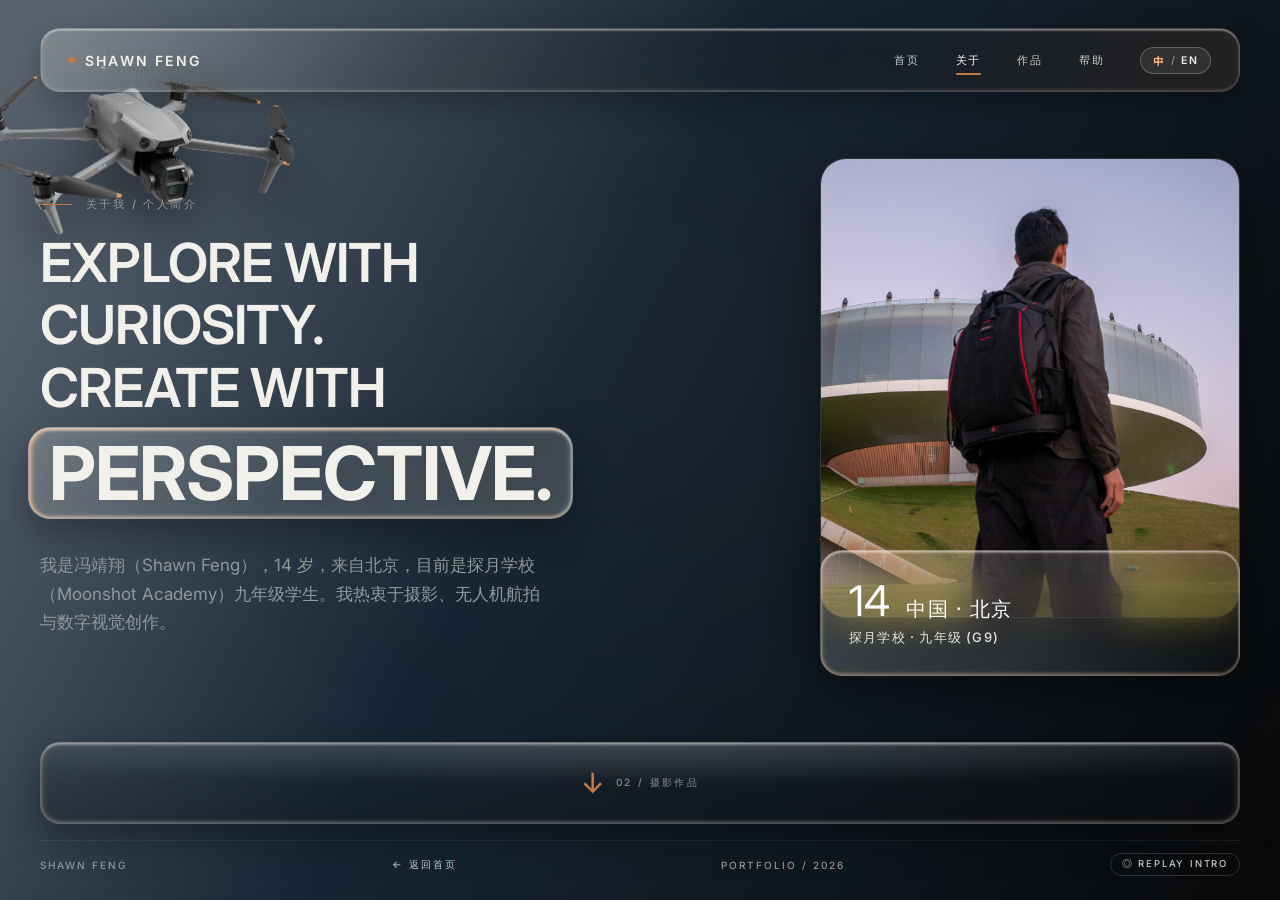
==== about.html @ f9c60fde "Simplify Help page text density, enforce Title>Image>Summary>LearnMore hierarchy, and add global CN/" ====
<!DOCTYPE html>
<html lang="zh-CN">
<head>
  <meta charset="UTF-8">
  <meta name="viewport" content="width=device-width, initial-scale=1.0">
  <title>About — Shawn Feng (冯靖翔)</title>
  <link rel="stylesheet" href="site.css">
  <link rel="stylesheet" href="about style.css">
</head>
<body class="about-page fade-in" data-page="about" data-next-page="projects detail.html" data-prev-page="home page.html">
  <!-- SVG Optical Refraction Filter for Authentic Liquid Glass -->
  <svg class="liquid-glass-svg-defs" aria-hidden="true">
    <defs>
      <filter id="liquid-glass-refract" x="-10%" y="-10%" width="120%" height="120%" color-interpolation-filters="sRGB">
        <feTurbulence type="fractalNoise" baseFrequency="0.012 0.028" numOctaves="2" seed="7" result="noise" />
        <feGaussianBlur in="noise" stdDeviation="3" result="smoothNoise" />
        <feDisplacementMap in="SourceGraphic" in2="smoothNoise" scale="14" xChannelSelector="R" yChannelSelector="G" />
      </filter>
    </defs>
  </svg>

  <div class="liquid-glow-orb"></div>

  <div class="about-stage">
    <!-- Invisible Perch Target at Original Top-Left Position (left: 0, top: 0) -->
    <div id="drone-perch-target" class="drone-perch-target" aria-hidden="true"></div>

    <!-- Interactive Drone (Flies back to original top-left perch on arrival; flies away when leaving) -->
    <div id="interactive-drone" class="interactive-drone-layer is-airborne" title="Click to toggle drone flight / perch">
      <img class="interactive-drone-img" src="Project pictures/about page无人机.png" alt="DJI Drone">
    </div>

    <!-- Top Minimalist Liquid Glass Navigation Bar -->
    <header class="glass-nav">
      <a href="home page.html" class="nav-brand">SHAWN FENG</a>
      <nav class="nav-links">
        <a href="home page.html" class="nav-link" data-i18n-zh="首页" data-i18n-en="HOME">HOME</a>
        <a href="about.html" class="nav-link active" data-i18n-zh="关于" data-i18n-en="ABOUT">ABOUT</a>
        <a href="projects detail.html" class="nav-link" data-i18n-zh="作品" data-i18n-en="WORK">WORK</a>
        <a href="help.html" class="nav-link" data-i18n-zh="帮助" data-i18n-en="HELP">HELP</a>
        <button type="button" class="nav-lang-btn" aria-label="Switch Language / 切换语言">
          <span class="lang-opt" data-lang="zh">中</span><span class="lang-sep">/</span><span class="lang-opt" data-lang="en">EN</span>
        </button>
      </nav>
    </header>

    <!-- Main About Content (Minimalist Editorial Layout) -->
    <main class="about-hero-grid">
      <!-- Left Editorial Column -->
      <section class="about-editorial">
        <div class="eyebrow-wrapper">
          <div class="eyebrow-line"></div>
          <span class="eyebrow-text" data-i18n-zh="关于我 / 个人简介" data-i18n-en="ABOUT / PROFILE">ABOUT / PROFILE</span>
        </div>

        <h1 class="about-headline">
          EXPLORE WITH<br>
          CURIOSITY.<br>
          CREATE WITH<br>
          <span class="perspective-glass-wrap" data-text="PERSPECTIVE.">
            <span class="perspective-text">PERSPECTIVE.</span>
          </span>
        </h1>

        <p class="about-bio" data-i18n-zh="我是冯靖翔（Shawn Feng），14 岁，来自北京，目前是探月学校（Moonshot Academy）九年级学生。我热衷于摄影、无人机航拍与数字视觉创作。" data-i18n-en="My name is Shawn Feng. I am 14, from Beijing, and a 9th grade student at Moonshot Academy. I am interested in digital and visual creation.">
          My name is Shawn Feng. I am 14, from Beijing, and a 9th grade student at Moonshot Academy. I am interested in digital and visual creation.
        </p>
      </section>

      <!-- Right Portrait Card & Overlapping Liquid Glass Badge -->
      <aside class="profile-card-wrapper">
        <div class="profile-visual-card">
          <div class="profile-photo-frame">
            <img class="profile-photo" src="Project pictures/About Page（个人照片）.png" alt="Shawn Feng Portrait">
          </div>

          <div class="profile-glass-badge">
            <div class="badge-top-row">
              <span class="badge-age">14</span>
              <span class="badge-city" data-i18n-zh="中国 · 北京" data-i18n-en="BEIJING, CHINA">BEIJING, CHINA</span>
            </div>
            <div class="badge-school" data-i18n-zh="探月学校 · 九年级 (G9)" data-i18n-en="MOONSHOT ACADEMY · GRADE 9">MOONSHOT ACADEMY · GRADE 9</div>
          </div>
        </div>
      </aside>
    </main>

    <!-- Bottom Liquid Glass Guidance Bar to Projects Detail Page -->
    <div class="guidance-bar-container">
      <a href="projects detail.html" class="guidance-bar" aria-label="Continue to Photography Work">
        <span class="guidance-arrow">↓</span>
        <span class="guidance-hint" data-i18n-zh="02 / 摄影作品" data-i18n-en="02 / PHOTOGRAPHY WORK">02 / PHOTOGRAPHY WORK</span>
      </a>
    </div>

    <!-- Footer -->
    <footer class="page-footer">
      <span>SHAWN FENG</span>
      <a href="home page.html" data-i18n-zh="← 返回首页" data-i18n-en="← HOME">← HOME</a>
      <span>PORTFOLIO / 2026</span>
    </footer>
  </div>

  <script src="site.js"></script>
</body>
</html>
---- site.css ----
/* ==========================================================================
   Shawn Feng Portfolio — Minimalist Liquid Glass Editorial
   Global Design System, Liquid Glass & Interactive Drone (site.css)
   ========================================================================== */

@import url('https://fonts.googleapis.com/css2?family=Inter:wght@300;400;500;600;700&family=Noto+Sans+SC:wght@500;700;900&display=swap');

:root {
  --ink-primary: #F1F0EB;
  --ink-secondary: #C9CECC;
  --ink-muted: #92999A;
  --accent-copper: #C47A45;
  --accent-copper-soft: rgba(196, 122, 69, 0.28);

  --radius-lg: 24px;
  --radius-nav: 20px;
  --radius-card: 14px;

  --transition-fast: 0.24s cubic-bezier(0.16, 1, 0.3, 1);
  --transition-smooth: 0.48s cubic-bezier(0.16, 1, 0.3, 1);
}

* {
  box-sizing: border-box;
  margin: 0;
  padding: 0;
}

html {
  scroll-behavior: smooth;
  font-size: 16px;
}

body {
  min-height: 100vh;
  color: var(--ink-primary);
  font-family: 'Inter', -apple-system, BlinkMacSystemFont, "Segoe UI", "PingFang SC", "Microsoft YaHei", sans-serif;
  background-color: #08090A;
  position: relative;
  overflow-x: hidden;
  -webkit-font-smoothing: antialiased;
  -moz-osx-font-smoothing: grayscale;
}

/* Hidden SVG Filter Definitions for Authentic Liquid Glass Refraction */
.liquid-glass-svg-defs {
  position: absolute;
  width: 0;
  height: 0;
  pointer-events: none;
  overflow: hidden;
}

/* Subtle Ambient Glow Orb */
.liquid-glow-orb {
  position: fixed;
  width: 560px;
  height: 560px;
  border-radius: 50%;
  pointer-events: none;
  z-index: 1;
  filter: blur(140px);
  opacity: 0.12;
  background: radial-gradient(circle, var(--accent-copper) 0%, rgba(89, 100, 112, 0.35) 60%, transparent 100%);
  transform: translate3d(-50%, -50%, 0);
}

/* ==========================================================================
   Interactive Flying Drone (Project pictures/about page无人机.png)
   With 4 Spinning 3D Perspective Propellers During Flight
   ========================================================================== */
.interactive-drone-layer {
  --rotor-spin-speed: 0.085s;
  position: fixed;
  left: 0;
  top: 0;
  width: 338px;
  height: 368px;
  pointer-events: none;
  z-index: 45; /* Flies smoothly above page content */
  transform-origin: 43.5% 41%; /* Exact physical center of the DJI drone body */
  will-change: transform, filter;
}

/* When docked in its original top-left position on About Page,
   it sits at z-index: 4 (behind the top Liquid Glass navbar at z-index: 20)
   so its upper propeller refracts through the Liquid Glass navbar! */
.interactive-drone-layer.is-perched-behind-nav {
  position: absolute;
  z-index: 4;
  pointer-events: auto;
  cursor: pointer;
}

.interactive-drone-img,
.interactive-drone-img-airborne {
  position: absolute;
  inset: 0;
  width: 100%;
  height: 100%;
  object-fit: contain;
  object-position: left top;
  display: block;
  user-select: none;
  -webkit-user-drag: none;
  transition: opacity 0.22s ease, filter 0.3s ease;
}

/* Resting image (with static blades) shows only when docked on perch */
.interactive-drone-layer.is-airborne .interactive-drone-img-docked {
  opacity: 0;
}

.interactive-drone-layer:not(.is-airborne) .interactive-drone-img-docked {
  opacity: 1;
}

/* Clean blade-free body shows when airborne so spinning 3D rotors replace static blades */
.interactive-drone-img-airborne {
  opacity: 0;
  z-index: 2;
}

.interactive-drone-layer.is-airborne .interactive-drone-img-airborne {
  opacity: 1;
}

/* 3D Perspective Rotor Mount Layer */
.drone-rotors-layer {
  position: absolute;
  inset: 0;
  width: 100%;
  height: 100%;
  pointer-events: none;
  z-index: 3;
  opacity: 0;
  transition: opacity 0.22s ease;
}

.interactive-drone-layer.is-airborne .drone-rotors-layer {
  opacity: 1;
}

/* Individual 3D Tilted Rotor Plane (Projects circular spin into 3D ellipse) */
.drone-rotor {
  position: absolute;
  pointer-events: none;
  transform-origin: 50% 50%;
}

/* 1. Rear-Right Rotor at motor hub (180, 83) */
.drone-rotor--rr {
  left: 180px;
  top: 83px;
  width: 166px;
  height: 166px;
  transform: translate(-50%, -50%) rotate(12deg) scaleY(0.23);
}

/* 2. Front-Right Rotor at motor hub (281, 134) */
.drone-rotor--fr {
  left: 281px;
  top: 134px;
  width: 148px;
  height: 148px;
  transform: translate(-50%, -50%) rotate(15deg) scaleY(0.28);
}

/* 3. Front-Left Rotor at motor hub (43, 174) */
.drone-rotor--fl {
  left: 43px;
  top: 174px;
  width: 170px;
  height: 170px;
  transform: translate(-50%, -50%) rotate(13.5deg) scaleY(0.25);
}

/* 4. Rear-Left Rotor at motor hub (2, 112) */
.drone-rotor--rl {
  left: 2px;
  top: 112px;
  width: 152px;
  height: 152px;
  transform: translate(-50%, -50%) rotate(-8deg) scaleY(0.25);
}

/* Spinning Circular Rotor Assembly inside the 3D Elliptical Plane */
.drone-rotor-spinner {
  position: relative;
  width: 100%;
  height: 100%;
  border-radius: 50%;
  will-change: transform;
}

/* Swept Motion-Blur Air Disc + DJI Orange Tip Perimeter Ring */
.drone-rotor-disc {
  position: absolute;
  inset: 0;
  border-radius: 50%;
  background:
    radial-gradient(
      circle,
      transparent 0%,
      rgba(26, 30, 34, 0.14) 25%,
      rgba(215, 222, 230, 0.12) 68%,
      rgba(26, 30, 34, 0.22) 88%,
      rgba(240, 123, 50, 0.72) 95.5%,
      rgba(240, 123, 50, 0.0) 100%
    ),
    conic-gradient(
      from 0deg,
      rgba(24, 27, 31, 0.52) 0deg,
      rgba(220, 228, 236, 0.24) 28deg,
      rgba(24, 27, 31, 0.04) 68deg,
      transparent 90deg,
      rgba(24, 27, 31, 0.04) 155deg,
      rgba(24, 27, 31, 0.52) 180deg,
      rgba(220, 228, 236, 0.24) 208deg,
      rgba(24, 27, 31, 0.04) 248deg,
      transparent 270deg,
      rgba(24, 27, 31, 0.04) 335deg,
      rgba(24, 27, 31, 0.52) 360deg
    );
}

.drone-rotor-svg {
  position: absolute;
  inset: 0;
  width: 100%;
  height: 100%;
  display: block;
}

@keyframes rotorSpinCW {
  from {
    transform: rotate(0deg);
  }
  to {
    transform: rotate(360deg);
  }
}

@keyframes rotorSpinCCW {
  from {
    transform: rotate(360deg);
  }
  to {
    transform: rotate(0deg);
  }
}

.interactive-drone-layer.is-airborne .drone-rotor--cw .drone-rotor-spinner {
  animation: rotorSpinCW var(--rotor-spin-speed, 0.085s) infinite linear;
}

.interactive-drone-layer.is-airborne .drone-rotor--ccw .drone-rotor-spinner {
  animation: rotorSpinCCW var(--rotor-spin-speed, 0.085s) infinite linear;
}

/* Subtle high-frequency rotor vibration while airborne */
@keyframes rotorMicroBuzz {
  0%, 100% {
    margin-top: 0px;
  }
  50% {
    margin-top: -0.7px;
  }
}

.interactive-drone-layer.is-airborne .interactive-drone-img-airborne,
.interactive-drone-layer.is-airborne .drone-rotors-layer {
  animation: rotorMicroBuzz 0.08s infinite linear;
}

/* ==========================================================================
   Minimalist Top Liquid Glass Navigation Bar
   ========================================================================== */
.glass-nav {
  width: 100%;
  max-width: 1320px;
  height: 64px;
  margin: 0 auto;
  border-radius: var(--radius-nav);
  background: linear-gradient(
    135deg,
    rgba(255, 255, 255, 0.09) 0%,
    rgba(23, 25, 27, 0.20) 50%,
    rgba(23, 25, 27, 0.28) 100%
  );
  backdrop-filter: url(#liquid-glass-refract) blur(14px) saturate(150%);
  -webkit-backdrop-filter: url(#liquid-glass-refract) blur(14px) saturate(150%);
  border: 1px solid rgba(255, 255, 255, 0.20);
  box-shadow:
    inset 0 1.5px 1.5px rgba(255, 255, 255, 0.45),
    inset 2px 0 4px rgba(225, 165, 120, 0.20),
    inset 0 -1px 2px rgba(255, 255, 255, 0.14),
    inset 0 0 20px rgba(255, 255, 255, 0.04),
    0 10px 30px rgba(0, 0, 0, 0.26);
  display: flex;
  align-items: center;
  justify-content: space-between;
  padding: 0 28px;
  position: relative;
  z-index: 20;
  overflow: hidden;
  transition: border-color var(--transition-smooth), box-shadow var(--transition-smooth), filter var(--transition-smooth), opacity var(--transition-smooth);
}

.glass-nav::before {
  content: "";
  position: absolute;
  inset: 0;
  border-radius: inherit;
  background: linear-gradient(
    115deg,
    rgba(255, 255, 255, 0.14) 0%,
    rgba(255, 255, 255, 0.02) 32%,
    transparent 65%,
    rgba(196, 122, 69, 0.10) 100%
  );
  pointer-events: none;
}

.glass-nav:hover {
  border-color: rgba(255, 255, 255, 0.34);
}

.nav-brand {
  font-size: 14px;
  font-weight: 600;
  letter-spacing: 2.2px;
  color: var(--ink-primary);
  text-decoration: none;
  display: inline-flex;
  align-items: center;
  gap: 10px;
  position: relative;
  z-index: 1;
  transition: color var(--transition-fast);
}

.nav-brand::before {
  content: "";
  width: 6px;
  height: 6px;
  border-radius: 50%;
  background: var(--accent-copper);
  box-shadow: 0 0 10px var(--accent-copper);
}

.nav-brand:hover {
  color: #FFFFFF;
}

.nav-links {
  display: flex;
  align-items: center;
  gap: 36px;
  position: relative;
  z-index: 1;
}

.nav-link {
  font-size: 11px;
  font-weight: 500;
  letter-spacing: 1.8px;
  color: var(--ink-secondary);
  text-decoration: none;
  position: relative;
  padding: 6px 0;
  transition: color var(--transition-fast);
}

.nav-link:hover,
.nav-link.active {
  color: #FFFFFF;
}

.nav-link::after {
  content: "";
  position: absolute;
  left: 0;
  bottom: -1px;
  width: 0;
  height: 1.5px;
  background: var(--accent-copper);
  border-radius: 2px;
  transition: width var(--transition-smooth);
}

.nav-link:hover::after,
.nav-link.active::after {
  width: 100%;
}

/* Global Language Toggle Button in Top Glass Navbar */
.nav-lang-btn {
  appearance: none;
  border: 1px solid rgba(255, 255, 255, 0.24);
  background: rgba(255, 255, 255, 0.08);
  color: var(--ink-primary);
  font-family: 'Inter', 'Noto Sans SC', sans-serif;
  font-size: 10.5px;
  font-weight: 600;
  letter-spacing: 1.4px;
  padding: 5px 12px;
  border-radius: 999px;
  cursor: pointer;
  display: inline-flex;
  align-items: center;
  gap: 5px;
  transition: all var(--transition-fast);
}

.nav-lang-btn:hover {
  border-color: var(--accent-copper);
  background: rgba(196, 122, 69, 0.22);
  color: #FFFFFF;
}

.nav-lang-btn .lang-opt.is-active {
  color: #FFB984;
  font-weight: 700;
}

.nav-lang-btn .lang-sep {
  opacity: 0.45;
}

/* ==========================================================================
   Minimalist Eyebrow Component
   ========================================================================== */
.eyebrow-wrapper {
  display: flex;
  align-items: center;
  gap: 14px;
}

.eyebrow-line {
  width: 32px;
  height: 1px;
  background: var(--accent-copper);
}

.eyebrow-text {
  font-size: 11px;
  font-weight: 500;
  letter-spacing: 2.4px;
  color: var(--ink-muted);
  text-transform: uppercase;
}

/* ==========================================================================
   Minimalist Bottom Liquid Glass Guidance Bar
   ========================================================================== */
.guidance-bar-container {
  width: 100%;
  max-width: 1240px;
  margin: 0 auto;
  position: relative;
  z-index: 20;
  transition: filter var(--transition-smooth), opacity var(--transition-smooth);
}

.guidance-bar {
  width: 100%;
  height: 82px;
  border-radius: var(--radius-nav);
  background: linear-gradient(
    180deg,
    rgba(89, 100, 112, 0.14) 0%,
    rgba(20, 23, 26, 0.22) 48%,
    rgba(16, 18, 20, 0.30) 100%
  );
  backdrop-filter: url(#liquid-glass-refract) blur(12px) saturate(145%);
  -webkit-backdrop-filter: url(#liquid-glass-refract) blur(12px) saturate(145%);
  border: 1px solid rgba(255, 255, 255, 0.22);
  border-top: 1px solid rgba(255, 255, 255, 0.38);
  box-shadow:
    inset 0 1.5px 2px rgba(255, 255, 255, 0.42),
    inset 2.5px 0 6px rgba(230, 165, 120, 0.20),
    inset -2.5px 0 6px rgba(255, 255, 255, 0.12),
    inset 0 -1.5px 3px rgba(255, 255, 255, 0.16),
    0 14px 36px rgba(0, 0, 0, 0.34);
  display: flex;
  align-items: center;
  justify-content: center;
  gap: 12px;
  text-decoration: none;
  cursor: pointer;
  position: relative;
  overflow: hidden;
  transition: transform var(--transition-smooth), border-color var(--transition-smooth), box-shadow var(--transition-smooth);
}

.guidance-bar::before {
  content: "";
  position: absolute;
  inset: 0;
  border-radius: inherit;
  background: radial-gradient(100% 90% at 50% 0%, rgba(255, 255, 255, 0.15) 0%, transparent 60%);
  pointer-events: none;
}

.guidance-bar:hover {
  transform: translateY(-3px);
  border-color: rgba(255, 255, 255, 0.44);
  box-shadow:
    inset 0 2px 3px rgba(255, 255, 255, 0.56),
    inset 3px 0 8px rgba(230, 165, 120, 0.32),
    inset 0 -2px 4px rgba(255, 255, 255, 0.24),
    0 20px 44px rgba(0, 0, 0, 0.44);
}

.guidance-arrow {
  color: var(--accent-copper);
  font-size: 28px;
  line-height: 1;
  font-weight: 500;
  position: relative;
  z-index: 1;
  animation: bounceArrow 2.4s infinite ease-in-out;
}

.guidance-hint {
  font-size: 10px;
  font-weight: 500;
  letter-spacing: 2.4px;
  color: var(--ink-secondary);
  text-transform: uppercase;
  opacity: 0.65;
  position: relative;
  z-index: 1;
  transition: opacity var(--transition-fast), color var(--transition-fast), transform var(--transition-fast);
}

.guidance-bar:hover .guidance-hint {
  opacity: 1;
  color: #FFFFFF;
  transform: translateX(2px);
}

@keyframes bounceArrow {
  0%, 100% {
    transform: translateY(0);
  }
  50% {
    transform: translateY(4px);
  }
}

/* ==========================================================================
   Minimalist Page Footer
   ========================================================================== */
.page-footer {
  width: 100%;
  max-width: 1240px;
  margin: 16px auto 0;
  padding-top: 12px;
  border-top: 1px solid rgba(146, 153, 154, 0.14);
  display: flex;
  align-items: center;
  justify-content: space-between;
  color: var(--ink-muted);
  font-size: 10px;
  font-weight: 500;
  letter-spacing: 2px;
  text-transform: uppercase;
  position: relative;
  z-index: 10;
}

.page-footer a {
  color: var(--ink-secondary);
  text-decoration: none;
  transition: color var(--transition-fast);
}

.page-footer a:hover {
  color: var(--accent-copper);
}

/* ==========================================================================
   Adaptive Photo Detail Modal:
   - Separated Photo (Zero Black Borders, 100% Native Aspect Ratio) +
     Separated Authentic Liquid Glass Bio Card
   - Vertical Photo (.is-vertical): Left = Photo, Right = Liquid Glass Bio (Same Height)
   - Horizontal Photo (.is-horizontal): Top = Photo, Bottom = Liquid Glass Bio (Same Width)
   ========================================================================== */
.lightbox-modal {
  position: fixed;
  top: 0;
  left: 0;
  width: 100vw;
  height: 100vh;
  z-index: 300;
  background: rgba(6, 10, 15, 0.76);
  display: flex;
  align-items: flex-start;
  justify-content: center;
  padding: 6px 20px 10px;
  overflow: hidden;
  opacity: 0;
  pointer-events: none;
  transition: opacity var(--transition-smooth);
}

.lightbox-modal.is-active {
  opacity: 1;
  pointer-events: auto;
}

/* Transparent Flex Container Separating the Standalone Photo and Liquid Glass Bio */
.lightbox-content {
  position: relative;
  background: transparent;
  border: none;
  box-shadow: none;
  display: flex;
  align-items: center;
  justify-content: center;
  gap: 10px;
  margin-top: 0;
  transform: translateY(6px);
  transition: transform 0.35s cubic-bezier(0.16, 1, 0.3, 1);
}

.lightbox-modal.is-active .lightbox-content {
  transform: none;
}

/* Standalone Photo Wrapper (No Black Background / No Letterbox Bars) */
.lightbox-img-wrap {
  background: transparent;
  padding: 0;
  margin: 0;
  line-height: 0;
  flex: 0 0 auto;
  display: flex;
  align-items: center;
  justify-content: center;
}

.lightbox-img {
  box-sizing: border-box;
  width: auto;
  height: auto;
  display: block;
  border-radius: 18px;
  border: 1px solid rgba(255, 255, 255, 0.30);
  box-shadow: 0 26px 70px rgba(0, 0, 0, 0.65);
  transition: opacity 0.24s ease, transform 0.32s cubic-bezier(0.16, 1, 0.3, 1);
}

.lightbox-img.is-switching-photo {
  opacity: 0.32;
  transform: scale(0.988);
}

/* Separated Authentic Liquid Glass Bio Panel */
.lightbox-details {
  box-sizing: border-box;
  flex: 0 0 auto;
  position: relative;
  overflow: hidden;
  border-radius: 22px;
  background: linear-gradient(
    135deg,
    rgba(255, 255, 255, 0.22) 0%,
    rgba(36, 46, 58, 0.56) 46%,
    rgba(18, 24, 32, 0.68) 100%
  );
  backdrop-filter: blur(26px) saturate(180%);
  -webkit-backdrop-filter: blur(26px) saturate(180%);
  border: 1px solid rgba(255, 255, 255, 0.34);
  border-top: 1px solid rgba(255, 255, 255, 0.58);
  box-shadow:
    inset 0 1.5px 2.5px rgba(255, 255, 255, 0.55),
    inset 2.5px 0 10px rgba(225, 165, 120, 0.26),
    inset -2px -1.5px 8px rgba(255, 255, 255, 0.18),
    inset 0 0 32px rgba(255, 255, 255, 0.08),
    0 24px 64px rgba(0, 0, 0, 0.54);
  display: flex;
  flex-direction: column;
  justify-content: flex-start;
}

.lightbox-details::before {
  content: "";
  position: absolute;
  inset: 0;
  border-radius: inherit;
  background: linear-gradient(
    118deg,
    rgba(255, 255, 255, 0.20) 0%,
    rgba(255, 255, 255, 0.04) 38%,
    transparent 68%,
    rgba(196, 122, 69, 0.14) 100%
  );
  pointer-events: none;
  z-index: 0;
}

/* Layout A: Horizontal Photo -> Top = Standalone Photo, Bottom = Liquid Glass Bio (Same Width) */
.lightbox-content.is-horizontal {
  flex-direction: column;
  max-width: 96vw;
}

.lightbox-content.is-horizontal .lightbox-img {
  height: auto;
}

.lightbox-content.is-horizontal .lightbox-details {
  height: 240px;
  min-height: 190px;
  padding: 14px 28px 14px;
  gap: 8px;
}

/* Layout B: Vertical Photo -> Left = Standalone Photo, Right = Liquid Glass Bio (Same Height) */
.lightbox-content.is-vertical {
  flex-direction: row;
  align-items: center;
  max-width: 96vw;
}

.lightbox-content.is-vertical .lightbox-img {
  width: auto;
}

.lightbox-content.is-vertical .lightbox-details {
  width: min(680px, 48vw);
  min-width: 380px;
  padding: 22px 32px 22px;
  gap: 14px;
}

/* Unified Compact Header Inside Liquid Glass Bio Card */
.lightbox-meta-header {
  flex: 0 0 auto;
  display: flex;
  align-items: center;
  justify-content: space-between;
  gap: 12px;
  flex-wrap: wrap;
  padding-bottom: 10px;
  border-bottom: 1px solid rgba(255, 255, 255, 0.14);
  position: relative;
  z-index: 2;
}

.lightbox-header-left,
.lightbox-header-right {
  display: flex;
  align-items: center;
  gap: 10px;
  flex-wrap: wrap;
}

.lightbox-series-tag {
  font-size: 11px;
  font-weight: 600;
  letter-spacing: 2px;
  color: #FFD3B0;
  text-transform: uppercase;
  padding: 5px 12px;
  border-radius: 999px;
  background: rgba(196, 122, 69, 0.24);
  border: 1px solid rgba(196, 122, 69, 0.48);
}

.lightbox-dual-switcher {
  display: inline-flex;
  align-items: center;
  gap: 6px;
  padding: 3px;
  border-radius: 999px;
  background: rgba(255, 255, 255, 0.10);
  border: 1px solid rgba(255, 255, 255, 0.22);
}

.lightbox-Dual-switcher[hidden],
.lightbox-dual-switcher[hidden] {
  display: none !important;
}

.lightbox-variant-btn {
  border: none;
  background: transparent;
  color: var(--ink-primary);
  font-size: 11.5px;
  font-weight: 500;
  letter-spacing: 0.8px;
  padding: 4px 12px;
  border-radius: 999px;
  cursor: pointer;
  transition: background var(--transition-fast), color var(--transition-fast);
}

.lightbox-variant-btn.is-active {
  background: var(--accent-copper);
  color: #FFFFFF;
}

.lightbox-location-meta {
  font-size: 10.5px;
  font-weight: 500;
  letter-spacing: 1.8px;
  color: rgba(241, 240, 235, 0.72);
  text-transform: uppercase;
}

.lightbox-controls {
  display: flex;
  align-items: center;
  gap: 8px;
}

.lightbox-btn {
  background: rgba(255, 255, 255, 0.12);
  border: 1px solid rgba(255, 255, 255, 0.24);
  color: #FFFFFF;
  width: 34px;
  height: 34px;
  border-radius: 50%;
  cursor: pointer;
  font-size: 15px;
  display: flex;
  align-items: center;
  justify-content: center;
  transition: background var(--transition-fast), border-color var(--transition-fast), transform var(--transition-fast);
}

.lightbox-btn:hover {
  background: var(--accent-copper);
  border-color: var(--accent-copper);
  transform: translateY(-1px);
}

/* Scrollable Bilingual Introduction Area (Guaranteed Large Height, Never Collapses) */
.lightbox-bio-scroll {
  flex: 1 1 auto;
  min-height: 120px;
  overflow-y: auto;
  padding-right: 12px;
  overscroll-behavior: contain;
  position: relative;
  z-index: 2;
  scrollbar-width: thin;
  scrollbar-color: rgba(196, 122, 69, 0.78) rgba(255, 255, 255, 0.08);
}

.lightbox-bio-scroll::-webkit-scrollbar {
  width: 6px;
}

.lightbox-bio-scroll::-webkit-scrollbar-track {
  background: rgba(255, 255, 255, 0.08);
  border-radius: 999px;
}

.lightbox-bio-scroll::-webkit-scrollbar-thumb {
  background: rgba(196, 122, 69, 0.78);
  border-radius: 999px;
}

.lightbox-bio-scroll::-webkit-scrollbar-thumb:hover {
  background: var(--accent-copper);
}

.lightbox-title {
  font-family: 'Noto Sans SC', 'Inter', sans-serif;
  font-size: clamp(22px, 2.2vw, 27px);
  font-weight: 700;
  color: #FFFFFF;
  letter-spacing: 0.6px;
  line-height: 1.28;
  margin-bottom: 4px;
}

.lightbox-subtitle {
  font-size: 11.5px;
  font-weight: 600;
  color: #FFB984;
  letter-spacing: 1.8px;
  text-transform: uppercase;
}

.lightbox-divider {
  width: 54px;
  height: 2px;
  background: var(--accent-copper);
  margin: 10px 0 12px;
}

.lightbox-bio {
  font-family: 'Noto Sans SC', 'Inter', sans-serif;
  font-size: 16px;
  font-weight: 400;
  line-height: 1.85;
  color: #F6F5F0;
  letter-spacing: 0.35px;
  text-align: justify;
}

.lightbox-bio-en {
  margin-top: 12px;
  padding-top: 12px;
  border-top: 1px dashed rgba(255, 255, 255, 0.22);
  font-family: 'Inter', sans-serif;
  font-size: 14.5px;
  line-height: 1.76;
  color: rgba(232, 236, 238, 0.92);
  letter-spacing: 0.2px;
}

@media (max-width: 820px) {
  .lightbox-content.is-vertical {
    flex-direction: column;
    max-height: 92vh;
    overflow-y: auto;
  }
  .lightbox-content.is-vertical .lightbox-img {
    height: auto;
    max-height: 52vh;
    max-width: 100%;
  }
  .lightbox-content.is-vertical .lightbox-details {
    padding: 20px;
  }
}

/* ==========================================================================
   Page Transitions & Multi-Stage Cinematic Entrance Animation
   ========================================================================== */
.fade-in {
  animation: pageFadeIn 0.65s cubic-bezier(0.16, 1, 0.3, 1) forwards;
}

.page-leaving {
  opacity: 0;
  transition: opacity 0.28s ease;
}

@keyframes pageFadeIn {
  from {
    opacity: 0;
  }
  to {
    opacity: 1;
  }
}

/* Scroll Boundary Charge Feedback on Guidance Bar */
.guidance-bar {
  --scroll-charge: 0;
}

.guidance-bar::after {
  content: "";
  position: absolute;
  left: 0;
  bottom: 0;
  height: 2.5px;
  width: calc(var(--scroll-charge, 0) * 100%);
  background: linear-gradient(90deg, transparent, var(--accent-copper), #FFD3B0);
  box-shadow: 0 0 12px var(--accent-copper);
  transition: width 0.12s ease-out;
  pointer-events: none;
}

/* Subtle Wheel Scroll Hint Inside Lightbox Bio Header */
.lightbox-wheel-pill {
  font-size: 10px;
  font-weight: 500;
  letter-spacing: 1.2px;
  color: #FFD3B0;
  padding: 3px 10px;
  border-radius: 999px;
  background: rgba(255, 255, 255, 0.08);
  border: 1px solid rgba(255, 255, 255, 0.18);
  display: inline-flex;
  align-items: center;
  gap: 5px;
  transition: opacity 0.3s ease;
}

.lightbox-wheel-pill.is-scrolled {
  opacity: 0.45;
}

/* Footer Replay Intro Trigger */
.footer-replay-btn {
  background: transparent;
  border: 1px solid rgba(255, 255, 255, 0.16);
  color: var(--ink-secondary);
  font-family: inherit;
  font-size: 9.5px;
  font-weight: 500;
  letter-spacing: 1.8px;
  text-transform: uppercase;
  padding: 4px 11px;
  border-radius: 999px;
  cursor: pointer;
  transition: all var(--transition-fast);
}

.footer-replay-btn:hover {
  color: #FFFFFF;
  border-color: var(--accent-copper);
  background: rgba(196, 122, 69, 0.22);
}

/* ==========================================================================
   Minimalist Photography Camera Lens & Mechanical Aperture Entrance Overlay
   - Stage 1: Lens Bokeh-to-Sharp Optical Focus Pull + Center AF-S Focus Bracket
   - Stage 2: 9-Blade Mechanical Camera Aperture Calibration & AF Lock
   - Stage 3: Camera Shutter Release & Wide-Open Aperture Dilation
   ========================================================================== */
.site-intro-overlay {
  position: fixed;
  top: 0;
  left: 0;
  width: 100vw;
  height: 100vh;
  z-index: 9999;
  pointer-events: auto;
  overflow: hidden;
  display: flex;
  flex-direction: column;
  align-items: center;
  justify-content: center;
  font-family: 'Inter', 'Noto Sans SC', sans-serif;
  user-select: none;
}

.site-intro-overlay.is-hidden {
  opacity: 0;
  pointer-events: none;
  visibility: hidden;
  transition: opacity 0.45s ease, visibility 0.45s ease;
}

/* Top & Bottom Camera Focal-Plane Shutter Curtains */
.intro-shutter {
  position: absolute;
  left: 0;
  width: 100%;
  height: 50.5%;
  background:
    radial-gradient(circle at 50% 50%, rgba(18, 24, 32, 0.96) 0%, rgba(6, 8, 11, 0.99) 75%),
    #06080B;
  z-index: 1;
  transition: transform 0.98s cubic-bezier(0.76, 0, 0.18, 1);
  will-change: transform;
}

.intro-shutter--top {
  top: 0;
  border-bottom: 1px solid rgba(255, 255, 255, 0.08);
}

.intro-shutter--bottom {
  bottom: 0;
  border-top: 1px solid rgba(255, 255, 255, 0.08);
}

.site-intro-overlay.is-opening .intro-shutter--top {
  transform: translate3d(0, -102%, 0);
}

.site-intro-overlay.is-opening .intro-shutter--bottom {
  transform: translate3d(0, 102%, 0);
}

/* Subtle Optical Shutter Flash on Release */
.intro-shutter-flash {
  position: absolute;
  inset: 0;
  z-index: 8;
  background: radial-gradient(circle at 50% 50%, rgba(255, 244, 232, 0.22) 0%, transparent 70%);
  opacity: 0;
  pointer-events: none;
  transition: opacity 0.28s ease;
}

.site-intro-overlay.is-shutter-flash .intro-shutter-flash {
  opacity: 1;
}

/* Central Camera Lens Barrel & 9-Blade Mechanical Aperture */
.intro-lens-stage {
  position: relative;
  z-index: 5;
  width: min(460px, 82vw);
  height: min(460px, 82vw);
  display: flex;
  flex-direction: column;
  align-items: center;
  justify-content: center;
  transition: transform 0.95s cubic-bezier(0.76, 0, 0.18, 1), opacity 0.62s ease;
}

.site-intro-overlay.is-opening .intro-lens-stage {
  transform: scale(2.4);
  opacity: 0;
}

.intro-aperture-svg {
  position: absolute;
  inset: 0;
  width: 100%;
  height: 100%;
  overflow: visible;
  pointer-events: none;
}

/* Smooth Mechanical Aperture Blade Rotation (f/8 -> f/2.8 -> f/1.4 Open) */
.intro-aperture-blades {
  transform-origin: 250px 250px;
  transform: rotate(-18deg) scale(0.92);
  transition: transform 0.82s cubic-bezier(0.22, 1, 0.36, 1), opacity 0.55s ease;
}

.site-intro-overlay.is-focus-locked .intro-aperture-blades {
  transform: rotate(16deg) scale(1);
}

.site-intro-overlay.is-opening .intro-aperture-blades {
  transform: rotate(58deg) scale(2.15);
  opacity: 0;
}

/* Camera Autofocus Center Bracket ([ + ]) & Subject Focus Pull */
.intro-af-box {
  position: relative;
  z-index: 6;
  padding: 28px 42px;
  display: flex;
  flex-direction: column;
  align-items: center;
  justify-content: center;
  text-align: center;
  transform: scale(1.08);
  transition: transform 0.55s cubic-bezier(0.16, 1, 0.3, 1);
}

.site-intro-overlay.is-focus-locked .intro-af-box {
  transform: scale(1);
}

.intro-af-corner {
  position: absolute;
  width: 16px;
  height: 16px;
  border-color: rgba(255, 255, 255, 0.38);
  border-style: solid;
  transition: border-color 0.3s ease, box-shadow 0.3s ease;
}

.site-intro-overlay.is-focus-locked .intro-af-corner {
  border-color: var(--accent-copper);
  box-shadow: 0 0 10px rgba(196, 122, 69, 0.35);
}

.intro-af-corner--tl { top: 0; left: 0; border-width: 1.5px 0 0 1.5px; }
.intro-af-corner--tr { top: 0; right: 0; border-width: 1.5px 1.5px 0 0; }
.intro-af-corner--bl { bottom: 0; left: 0; border-width: 0 0 1.5px 1.5px; }
.intro-af-corner--br { bottom: 0; right: 0; border-width: 0 1.5px 1.5px 0; }

.intro-title-cn {
  font-family: 'Noto Sans SC', sans-serif;
  font-size: clamp(34px, 4.4vw, 50px);
  font-weight: 700;
  letter-spacing: 10px;
  padding-left: 10px;
  color: #FFFFFF;
  line-height: 1.12;
  margin-bottom: 6px;
  opacity: 0;
  filter: blur(12px);
  transform: scale(0.95);
  animation: introLensFocusPull 0.88s cubic-bezier(0.16, 1, 0.3, 1) 0.12s forwards;
}

.intro-title-en {
  font-family: 'Inter', sans-serif;
  font-size: clamp(12px, 1.4vw, 15px);
  font-weight: 500;
  letter-spacing: 6px;
  padding-left: 6px;
  color: rgba(241, 240, 235, 0.78);
  opacity: 0;
  filter: blur(8px);
  animation: introLensFocusPull 0.88s cubic-bezier(0.16, 1, 0.3, 1) 0.24s forwards;
}

@keyframes introLensFocusPull {
  0% {
    opacity: 0;
    filter: blur(12px);
    transform: scale(0.95);
  }
  65% {
    opacity: 1;
    filter: blur(1.5px);
    transform: scale(1.01);
  }
  100% {
    opacity: 1;
    filter: blur(0px);
    transform: scale(1);
  }
}

/* Minimalist Viewfinder Exposure Bar (35MM · f/1.4 · 1/250s · ISO 100) */
.intro-exposure-bar {
  position: relative;
  z-index: 6;
  margin-top: 28px;
  display: flex;
  align-items: center;
  gap: 20px;
  font-size: 11px;
  font-weight: 500;
  letter-spacing: 2.2px;
  color: rgba(241, 240, 235, 0.62);
  font-variant-numeric: tabular-nums;
  transition: opacity 0.45s ease, transform 0.45s ease;
}

.site-intro-overlay.is-opening .intro-exposure-bar {
  opacity: 0;
  transform: translateY(10px);
}

.intro-exposure-val {
  color: #FFFFFF;
  font-weight: 600;
}

.intro-af-indicator {
  display: inline-flex;
  align-items: center;
  gap: 6px;
  color: rgba(241, 240, 235, 0.55);
  transition: color 0.3s ease;
}

.intro-af-dot {
  width: 6px;
  height: 6px;
  border-radius: 50%;
  background: rgba(255, 255, 255, 0.35);
  transition: background 0.3s ease, box-shadow 0.3s ease;
}

.site-intro-overlay.is-focus-locked .intro-af-indicator {
  color: var(--accent-copper);
}

.site-intro-overlay.is-focus-locked .intro-af-dot {
  background: var(--accent-copper);
  box-shadow: 0 0 10px var(--accent-copper);
}

.intro-skip-btn {
  position: absolute;
  right: 48px;
  bottom: 40px;
  z-index: 10;
  background: rgba(255, 255, 255, 0.06);
  border: 1px solid rgba(255, 255, 255, 0.16);
  color: rgba(241, 240, 235, 0.72);
  font-family: 'Inter', sans-serif;
  font-size: 10px;
  font-weight: 500;
  letter-spacing: 2px;
  text-transform: uppercase;
  padding: 6px 14px;
  border-radius: 999px;
  cursor: pointer;
  transition: all var(--transition-fast);
}

.intro-skip-btn:hover {
  background: var(--accent-copper);
  border-color: var(--accent-copper);
  color: #FFFFFF;
}

/* ==========================================================================
   Staggered Page Element Reveal Choreography & 3-Layer Depth Parallax
   (Preserves 100% of Original Layout While Adding Depth & Entrance Motion)
   ========================================================================== */
body.home-page .home-bg-photo {
  transform: translate3d(calc(var(--px, 0px) * -0.35), calc(var(--py, 0px) * -0.35), 0) scale(var(--bg-intro-scale, 1));
  filter: blur(var(--bg-intro-blur, 0px));
  transition: transform 0.95s cubic-bezier(0.16, 1, 0.3, 1), filter 0.95s cubic-bezier(0.16, 1, 0.3, 1);
}

body.home-page .home-subject-photo {
  transform: translate3d(calc(var(--px, 0px) * 0.55), calc(var(--py, 0px) * 0.45 + var(--subject-intro-y, 0px)), 0) scale(var(--subject-intro-scale, 1));
  transition: transform 0.85s cubic-bezier(0.16, 1, 0.3, 1), opacity 0.85s ease;
}

body.home-page .hero-title-cn,
body.home-page .hero-title-en,
body.home-page .hero-tagline,
body.home-page .hero-divider {
  transition: transform 0.9s cubic-bezier(0.16, 1, 0.3, 1), opacity 0.9s cubic-bezier(0.16, 1, 0.3, 1);
}

body.is-intro-stage-hold.home-page {
  --bg-intro-scale: 1.07;
  --bg-intro-blur: 6px;
  --subject-intro-y: 26px;
  --subject-intro-scale: 1.025;
}

body.is-intro-stage-hold.home-page .hero-title-cn {
  opacity: 0;
  transform: translateY(28px);
}

body.is-intro-stage-hold.home-page .hero-title-en {
  opacity: 0;
  transform: translateY(28px);
}

body.is-intro-stage-hold.home-page .hero-divider {
  opacity: 0;
  transform: scaleX(0.15);
  transform-origin: left center;
}

body.is-intro-stage-hold.home-page .hero-tagline {
  opacity: 0;
  transform: translateY(18px);
}

@media (max-width: 768px) {
  .glass-nav {
    height: 56px;
    padding: 0 18px;
  }
  .nav-brand {
    font-size: 12px;
  }
  .nav-links {
    gap: 20px;
  }
  .guidance-bar {
    height: 68px;
  }
  .intro-viewfinder-frame {
    inset: 18px;
  }
  .intro-hud-group {
    gap: 10px;
  }
  .intro-skip-btn {
    right: 24px;
    bottom: 24px;
  }
}
---- about style.css ----
/* ==========================================================================
   Minimalist About Page Styles — Figma Node 12-9 (about style.css)
   ========================================================================== */

body.about-page {
  background: linear-gradient(297deg, #08090A 1.92%, #162533 55.91%, #596470 95.02%);
  background-attachment: fixed;
}

.about-stage {
  position: relative;
  width: 100%;
  max-width: 1440px;
  min-height: 100vh;
  margin: 0 auto;
  padding: 28px 40px 24px;
  display: flex;
  flex-direction: column;
  justify-content: space-between;
}

/* Original Top-Left Perch Target for the Drone on About Page (338x368 at left: 0, top: 0) */
.drone-perch-target {
  position: absolute;
  left: 0;
  top: 0;
  width: 338px;
  height: 368px;
  pointer-events: none;
  z-index: 4;
}

/* Main 2-Column Minimalist Editorial Grid */
.about-hero-grid {
  position: relative;
  z-index: 6;
  width: 100%;
  max-width: 1240px;
  margin: auto;
  padding: 28px 0;
  display: grid;
  grid-template-columns: 1.2fr 420px;
  gap: 56px;
  align-items: center;
}

.about-editorial {
  display: flex;
  flex-direction: column;
  align-items: flex-start;
}

.about-editorial .eyebrow-wrapper {
  margin-bottom: 20px;
}

.about-headline {
  font-size: clamp(36px, 4.2vw, 60px);
  font-weight: 600;
  line-height: 1.16;
  color: var(--ink-primary);
  letter-spacing: -0.8px;
  margin-bottom: 32px;
}

/* ==========================================================================
   Authentic Liquid Glass Capsule over "PERSPECTIVE."
   ========================================================================== */
.perspective-glass-wrap {
  position: relative;
  display: inline-flex;
  align-items: center;
  height: clamp(72px, 7.2vw, 102px);
  margin-top: 8px;
  margin-left: -12px;
  padding: 0 20px;
  border-radius: 22px;
  background: linear-gradient(
    135deg,
    rgba(241, 240, 235, 0.22) 0%,
    rgba(201, 206, 204, 0.14) 50%,
    rgba(241, 240, 235, 0.18) 100%
  );
  backdrop-filter: url(#liquid-glass-refract) blur(12px) saturate(145%);
  -webkit-backdrop-filter: url(#liquid-glass-refract) blur(12px) saturate(145%);
  border: 1px solid rgba(255, 255, 255, 0.34);
  box-shadow:
    inset 3px 1.5px 4px rgba(245, 185, 135, 0.72),
    inset 0 2px 2.5px rgba(255, 255, 255, 0.62),
    inset 0 -2px 3px rgba(245, 210, 175, 0.48),
    inset -2px 0 4px rgba(255, 255, 255, 0.25),
    inset 0 0 24px rgba(255, 255, 255, 0.08),
    0 16px 36px rgba(0, 0, 0, 0.30);
  overflow: hidden;
}

.perspective-text {
  position: relative;
  z-index: 2;
  font-size: clamp(42px, 5.8vw, 84px);
  font-weight: 700;
  line-height: 1;
  color: var(--ink-primary);
  letter-spacing: -1px;
  white-space: nowrap;
}

/* Top & Bottom Liquid Glass Refractive Edge Reflections of "PERSPECTIVE." */
.perspective-glass-wrap::before,
.perspective-glass-wrap::after {
  content: attr(data-text);
  position: absolute;
  left: 20px;
  font-size: clamp(42px, 5.8vw, 84px);
  font-weight: 700;
  line-height: 1;
  color: rgba(241, 240, 235, 0.80);
  letter-spacing: -1px;
  white-space: nowrap;
  pointer-events: none;
  z-index: 1;
  filter: blur(0.6px);
}

.perspective-glass-wrap::before {
  top: -5px;
  transform: scaleY(-0.22) translateX(2px);
  transform-origin: top center;
  opacity: 0.75;
}

.perspective-glass-wrap::after {
  bottom: -5px;
  transform: scaleY(-0.22) translateX(-2px);
  transform-origin: bottom center;
  opacity: 0.85;
}

.about-bio {
  font-size: 17px;
  font-weight: 400;
  line-height: 1.68;
  color: var(--ink-muted);
  max-width: 500px;
}

/* ==========================================================================
   Right Column: Minimalist Portrait Card & Overlapping Liquid Glass Badge
   ========================================================================== */
.profile-card-wrapper {
  width: 100%;
  max-width: 420px;
  justify-self: end;
}

.profile-visual-card {
  position: relative;
  width: 100%;
  padding-bottom: 58px;
}

.profile-photo-frame {
  width: 100%;
  height: 460px;
  border-radius: 26px;
  overflow: hidden;
  background: #12181E;
  border: 1px solid rgba(255, 255, 255, 0.12);
  box-shadow: 0 22px 48px rgba(0, 0, 0, 0.42);
}

.profile-photo {
  width: 100%;
  height: 100%;
  object-fit: cover;
  object-position: 62% center;
  display: block;
  transition: transform 0.65s cubic-bezier(0.16, 1, 0.3, 1);
}

.profile-visual-card:hover .profile-photo {
  transform: scale(1.03);
}

/* Overlapping Liquid Glass Badge */
.profile-glass-badge {
  position: absolute;
  left: 0;
  right: 0;
  bottom: 0;
  height: 126px;
  border-radius: 22px;
  background: linear-gradient(
    135deg,
    rgba(241, 240, 235, 0.22) 0%,
    rgba(241, 240, 235, 0.14) 55%,
    rgba(23, 25, 27, 0.28) 100%
  );
  backdrop-filter: url(#liquid-glass-refract) blur(18px) saturate(145%);
  -webkit-backdrop-filter: url(#liquid-glass-refract) blur(18px) saturate(145%);
  border: 1px solid rgba(255, 255, 255, 0.28);
  box-shadow:
    inset 0 1.5px 2px rgba(255, 255, 255, 0.52),
    inset 2px 0 4px rgba(235, 175, 130, 0.28),
    inset 0 -2px 3px rgba(235, 185, 140, 0.32),
    0 18px 40px rgba(0, 0, 0, 0.38);
  padding: 18px 28px;
  display: flex;
  flex-direction: column;
  justify-content: center;
  gap: 6px;
}

.badge-top-row {
  display: flex;
  align-items: baseline;
  gap: 16px;
}

.badge-age {
  font-size: 42px;
  font-weight: 400;
  line-height: 1;
  color: #FFFFFF;
}

.badge-city {
  font-size: 20px;
  font-weight: 500;
  letter-spacing: 1.5px;
  color: #FFFFFF;
}

.badge-school {
  font-size: 13px;
  font-weight: 500;
  letter-spacing: 1.2px;
  color: rgba(255, 255, 255, 0.88);
}

@media (max-width: 1080px) {
  .about-stage {
    padding: 20px;
  }
  .about-hero-grid {
    grid-template-columns: 1fr;
    gap: 36px;
  }
  .profile-card-wrapper {
    justify-self: center;
  }
  .perspective-glass-wrap {
    margin-left: 0;
  }
}
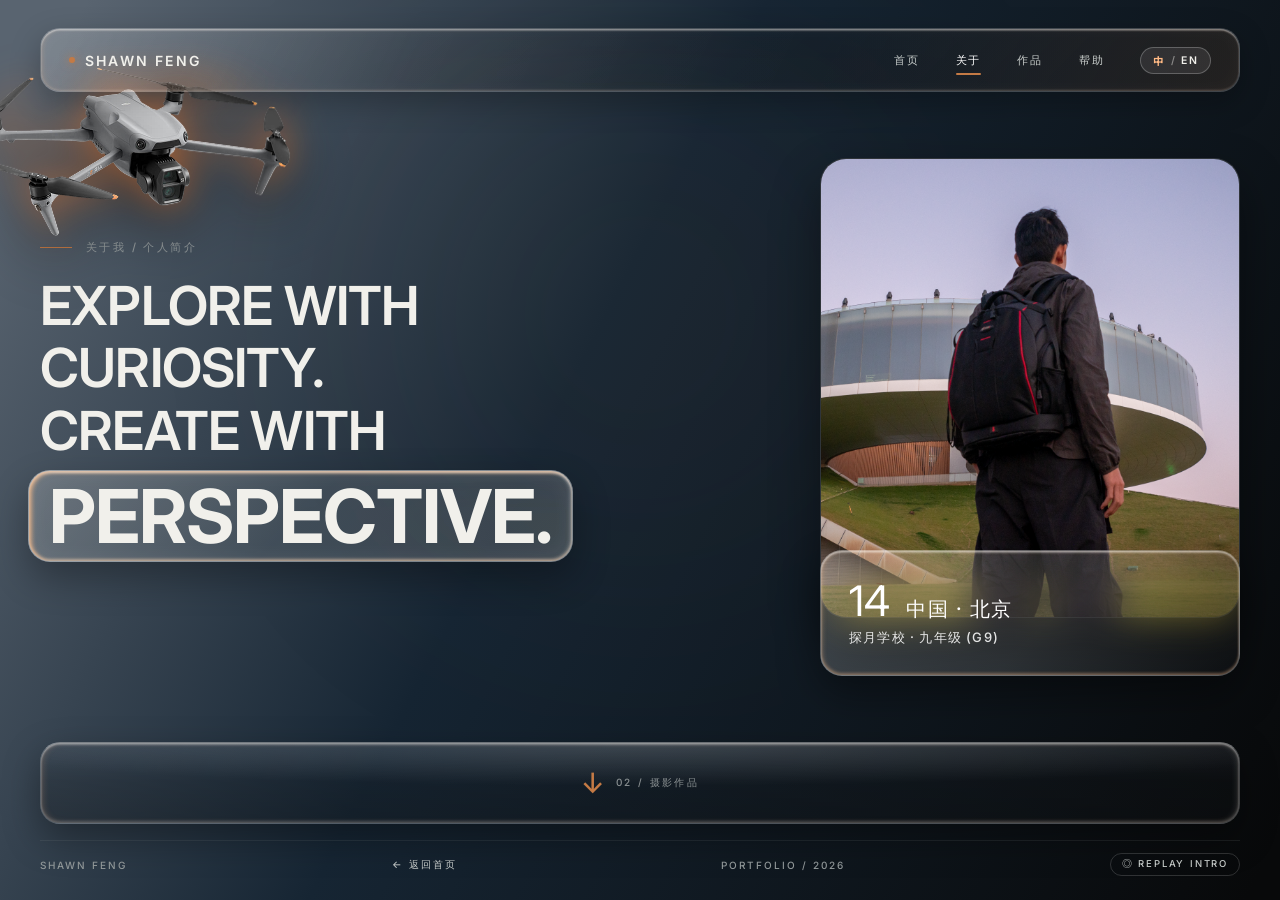
==== commit 22b4dfa6: "feat(about): add interactive drone FPV flight card on drone click and remove small bio text" ====
--- a/about.html
+++ b/about.html
@@ -22,11 +22,11 @@
   <div class="liquid-glow-orb"></div>
 
   <div class="about-stage">
-    <!-- Invisible Perch Target at Original Top-Left Position (left: 0, top: 0) -->
-    <div id="drone-perch-target" class="drone-perch-target" aria-hidden="true"></div>
-
-    <!-- Interactive Drone (Flies back to original top-left perch on arrival; flies away when leaving) -->
-    <div id="interactive-drone" class="interactive-drone-layer is-airborne" title="Click to toggle drone flight / perch">
+    <!-- Clickable Perch Target at Original Top-Left Position (Click Drone to Open FPV Flight Card) -->
+    <div id="drone-perch-target" class="drone-perch-target" role="button" tabindex="0" aria-label="点击无人机进入第一视角飞行交互"></div>
+
+    <!-- Interactive Drone (Click to Open First-Person View Flight Interactive Card) -->
+    <div id="interactive-drone" class="interactive-drone-layer is-airborne" role="button" tabindex="0" aria-label="点击无人机开启第一视角飞行">
       <img class="interactive-drone-img" src="Project pictures/about page无人机.png" alt="DJI Drone">
     </div>
 
@@ -44,7 +44,7 @@
       </nav>
     </header>
 
-    <!-- Main About Content (Minimalist Editorial Layout) -->
+    <!-- Main About Content (Minimalist Editorial Layout — Small Bio Text Removed) -->
     <main class="about-hero-grid">
       <!-- Left Editorial Column -->
       <section class="about-editorial">
@@ -61,10 +61,6 @@
             <span class="perspective-text">PERSPECTIVE.</span>
           </span>
         </h1>
-
-        <p class="about-bio" data-i18n-zh="我是冯靖翔（Shawn Feng），14 岁，来自北京，目前是探月学校（Moonshot Academy）九年级学生。我热衷于摄影、无人机航拍与数字视觉创作。" data-i18n-en="My name is Shawn Feng. I am 14, from Beijing, and a 9th grade student at Moonshot Academy. I am interested in digital and visual creation.">
-          My name is Shawn Feng. I am 14, from Beijing, and a 9th grade student at Moonshot Academy. I am interested in digital and visual creation.
-        </p>
       </section>
 
       <!-- Right Portrait Card & Overlapping Liquid Glass Badge -->
@@ -101,6 +97,135 @@
     </footer>
   </div>
 
+  <!-- ==========================================================================
+       Drone First-Person View (FPV) Interactive Flight Card (Opens on Clicking Drone)
+       ========================================================================== -->
+  <div id="drone-fpv-modal" class="drone-fpv-modal" role="dialog" aria-modal="true" aria-hidden="true">
+    <div class="drone-fpv-card" id="drone-fpv-card">
+      <!-- Top HUD Telemetry Bar -->
+      <header class="fpv-top-bar">
+        <div class="fpv-top-left">
+          <span class="fpv-live-dot"></span>
+          <span class="fpv-link-label">DJI FPV · FIRST-PERSON VIEW</span>
+          <div class="fpv-mode-switch" role="group" aria-label="Flight Mode">
+            <button type="button" class="fpv-mode-btn" data-fpv-mode="cine">CINE</button>
+            <button type="button" class="fpv-mode-btn is-active" data-fpv-mode="normal">NORMAL</button>
+            <button type="button" class="fpv-mode-btn" data-fpv-mode="sport">SPORT</button>
+          </div>
+        </div>
+
+        <div class="fpv-compass-tape" aria-hidden="true">
+          <div class="fpv-compass-track" id="fpv-compass-track">
+            <span>NW 315°</span><span>N 0°</span><span>NE 45°</span><span>E 90°</span><span>SE 135°</span><span>S 180°</span><span>SW 225°</span><span>W 270°</span><span>NW 315°</span><span>N 0°</span><span>NE 45°</span>
+          </div>
+          <div class="fpv-compass-Lubber">▼</div>
+        </div>
+
+        <div class="fpv-top-right">
+          <span class="fpv-stat-chip">GPS 26 SAT</span>
+          <span class="fpv-stat-chip fpv-bat-chip">BAT 96%</span>
+          <button type="button" class="fpv-close-btn" id="fpv-close-btn" aria-label="退出第一视角">&times;</button>
+        </div>
+      </header>
+
+      <!-- Interactive First-Person View (FPV) Viewport -->
+      <div class="fpv-viewport" id="fpv-viewport">
+        <!-- 3D Perspective Aerial World Layer -->
+        <div class="fpv-world-plane" id="fpv-world-plane">
+          <img id="fpv-world-img" class="fpv-world-img" src="Project pictures/project 4a.jpg" alt="FPV Aerial View">
+          <div class="fpv-cloud-stream" id="fpv-cloud-stream"></div>
+        </div>
+
+        <!-- Camera Shutter Flash Overlay -->
+        <div class="fpv-shutter-flash" id="fpv-shutter-flash"></div>
+
+        <!-- FPV Optical HUD Overlay (Artificial Horizon, Pitch Ladder, Speed & Altitude Tapes) -->
+        <div class="fpv-hud-overlay" aria-hidden="true">
+          <!-- Left Speed Tape -->
+          <div class="fpv-tape fpv-tape-left">
+            <span class="fpv-tape-title">SPD</span>
+            <div class="fpv-tape-value" id="fpv-spd-val">14.2</div>
+            <span class="fpv-tape-unit">m/s</span>
+          </div>
+
+          <!-- Center Artificial Horizon & Gimbal Reticle -->
+          <div class="fpv-center-reticle">
+            <div class="fpv-horizon-group" id="fpv-horizon-group">
+              <div class="fpv-pitch-rung fpv-pitch-up"><span>+15°</span><span>+15°</span></div>
+              <div class="fpv-horizon-line"></div>
+              <div class="fpv-pitch-rung fpv-pitch-down"><span>-15°</span><span>-15°</span></div>
+            </div>
+            <div class="fpv-crosshair">
+              <span class="fpv-crosshair-ring"></span>
+              <span class="fpv-crosshair-dot"></span>
+            </div>
+          </div>
+
+          <!-- Right Altitude Tape -->
+          <div class="fpv-tape fpv-tape-right">
+            <span class="fpv-tape-title">ALT</span>
+            <div class="fpv-tape-value" id="fpv-alt-val">112</div>
+            <span class="fpv-tape-unit">m</span>
+          </div>
+
+          <!-- Bottom-Left Telemetry Readout -->
+          <div class="fpv-corner-telemetry">
+            <span id="fpv-pitch-readout">PITCH 0.0°</span>
+            <span id="fpv-roll-readout">ROLL 0.0°</span>
+            <span id="fpv-gimbal-readout">GIMBAL -35°</span>
+          </div>
+
+          <!-- Captured Photo Toast Badge inside FPV -->
+          <div class="fpv-capture-badge" id="fpv-capture-badge">
+            ✓ RAW CAPTURED · 4K D-LOG M
+          </div>
+        </div>
+      </div>
+
+      <!-- Bottom Interactive Flight Deck (Dual Joysticks + Scene Switcher + Gimbal & Shutter) -->
+      <footer class="fpv-flight-deck">
+        <!-- Left Stick: Throttle (ALT) & Yaw + Right Stick: Pitch & Roll -->
+        <div class="fpv-sticks-group">
+          <div class="fpv-stick-pad" id="fpv-stick-left" title="拖拽或按 W/S 升降高度 · A/D 偏航转向">
+            <div class="fpv-stick-knob" id="fpv-knob-left"></div>
+            <span class="fpv-stick-label">ALT / YAW (WASD)</span>
+          </div>
+          <div class="fpv-stick-pad" id="fpv-stick-right" title="拖拽或在画面内移动鼠标 / 方向键控制俯仰与横滚">
+            <div class="fpv-stick-knob" id="fpv-knob-right"></div>
+            <span class="fpv-stick-label">PITCH / ROLL (↑↓←→)</span>
+          </div>
+        </div>
+
+        <!-- Aerial Location Switcher -->
+        <div class="fpv-scenes-bar" role="tablist" aria-label="Switch FPV Aerial Scene">
+          <button type="button" class="fpv-scene-btn is-active" data-fpv-src="Project pictures/project 4a.jpg" data-fpv-alt="118">
+            01 · 西安中轴线
+          </button>
+          <button type="button" class="fpv-scene-btn" data-fpv-src="Project pictures/Project 2.jpg" data-fpv-alt="120">
+            02 · 甘肃丹霞
+          </button>
+          <button type="button" class="fpv-scene-btn" data-fpv-src="Project pictures/project 5.jpg" data-fpv-alt="96">
+            03 · 川西九寨沟
+          </button>
+          <button type="button" class="fpv-scene-btn" data-fpv-src="Project pictures/project 7.jpg" data-fpv-alt="105">
+            04 · 郑州龙湖
+          </button>
+        </div>
+
+        <!-- Gimbal Angle Toggle & Shutter Button -->
+        <div class="fpv-actions-group">
+          <button type="button" class="fpv-gimbal-btn" id="fpv-gimbal-btn" data-i18n-zh="云台视角 -35°" data-i18n-en="GIMBAL -35°">
+            云台视角 -35°
+          </button>
+          <button type="button" class="fpv-shutter-btn" id="fpv-shutter-btn">
+            <span class="fpv-shutter-dot"></span>
+            <span data-i18n-zh="航拍快门" data-i18n-en="SHUTTER">航拍快门</span>
+          </button>
+        </div>
+      </footer>
+    </div>
+  </div>
+
   <script src="site.js"></script>
 </body>
 </html>
--- a/about style.css
+++ b/about style.css
@@ -19,15 +19,29 @@
   justify-content: space-between;
 }
 
-/* Original Top-Left Perch Target for the Drone on About Page (338x368 at left: 0, top: 0) */
+/* Original Top-Left Perch Target for the Drone on About Page (Clickable to Open FPV Flight Card) */
 .drone-perch-target {
   position: absolute;
   left: 0;
   top: 0;
   width: 338px;
   height: 368px;
-  pointer-events: none;
-  z-index: 4;
+  pointer-events: auto;
+  cursor: pointer;
+  z-index: 16;
+}
+
+body.about-page .interactive-drone-layer {
+  pointer-events: auto;
+  cursor: pointer;
+  transition: filter 0.28s ease;
+}
+
+body.about-page .interactive-drone-layer:hover .interactive-drone-img,
+body.about-page .interactive-drone-layer:hover .interactive-drone-img-airborne,
+body.about-page .interactive-drone-layer.is-drone-hovered .interactive-drone-img,
+body.about-page .interactive-drone-layer.is-drone-hovered .interactive-drone-img-airborne {
+  filter: drop-shadow(0 0 18px rgba(240, 123, 50, 0.55)) brightness(1.06);
 }
 
 /* Main 2-Column Minimalist Editorial Grid */
@@ -136,14 +150,6 @@
   opacity: 0.85;
 }
 
-.about-bio {
-  font-size: 17px;
-  font-weight: 400;
-  line-height: 1.68;
-  color: var(--ink-muted);
-  max-width: 500px;
-}
-
 /* ==========================================================================
    Right Column: Minimalist Portrait Card & Overlapping Liquid Glass Badge
    ========================================================================== */
@@ -253,3 +259,585 @@
     margin-left: 0;
   }
 }
+
+/* ==========================================================================
+   Drone First-Person View (FPV) Interactive Flight Card (#drone-fpv-modal)
+   Opens when clicking the DJI Drone on the About Page
+   ========================================================================== */
+.drone-fpv-modal {
+  position: fixed;
+  inset: 0;
+  z-index: 120;
+  display: flex;
+  align-items: center;
+  justify-content: center;
+  padding: 24px;
+  background: rgba(6, 9, 13, 0.78);
+  backdrop-filter: blur(18px) saturate(140%);
+  -webkit-backdrop-filter: blur(18px) saturate(140%);
+  opacity: 0;
+  visibility: hidden;
+  pointer-events: none;
+  transition: opacity 0.34s cubic-bezier(0.16, 1, 0.3, 1), visibility 0.34s;
+}
+
+.drone-fpv-modal.is-active {
+  opacity: 1;
+  visibility: visible;
+  pointer-events: auto;
+}
+
+.drone-fpv-card {
+  position: relative;
+  width: min(1040px, 95vw);
+  height: min(680px, 90vh);
+  display: flex;
+  flex-direction: column;
+  border-radius: 26px;
+  overflow: hidden;
+  background: linear-gradient(
+    145deg,
+    rgba(24, 30, 38, 0.92) 0%,
+    rgba(12, 16, 22, 0.96) 100%
+  );
+  border: 1px solid rgba(255, 255, 255, 0.24);
+  box-shadow:
+    inset 0 1.5px 2px rgba(255, 255, 255, 0.35),
+    inset 0 -1.5px 3px rgba(240, 123, 50, 0.24),
+    0 32px 80px rgba(0, 0, 0, 0.68);
+  transform: scale(0.94) translateY(16px);
+  transition: transform 0.38s cubic-bezier(0.16, 1, 0.3, 1);
+  user-select: none;
+}
+
+.drone-fpv-modal.is-active .drone-fpv-card {
+  transform: scale(1) translateY(0);
+}
+
+/* Top Telemetry & Flight Mode Bar */
+.fpv-top-bar {
+  display: flex;
+  align-items: center;
+  justify-content: space-between;
+  gap: 14px;
+  padding: 12px 20px;
+  background: rgba(10, 14, 19, 0.85);
+  border-bottom: 1px solid rgba(255, 255, 255, 0.12);
+  z-index: 5;
+}
+
+.fpv-top-left,
+.fpv-top-right {
+  display: flex;
+  align-items: center;
+  gap: 10px;
+}
+
+.fpv-live-dot {
+  width: 8px;
+  height: 8px;
+  border-radius: 50%;
+  background: #4ADE80;
+  box-shadow: 0 0 10px #4ADE80;
+  animation: fpvPulseDot 1.6s infinite ease-in-out;
+}
+
+@keyframes fpvPulseDot {
+  0%, 100% { opacity: 1; transform: scale(1); }
+  50% { opacity: 0.45; transform: scale(0.85); }
+}
+
+.fpv-link-label {
+  font-size: 11px;
+  font-weight: 700;
+  letter-spacing: 1.4px;
+  color: rgba(241, 240, 235, 0.92);
+}
+
+.fpv-mode-switch {
+  display: inline-flex;
+  padding: 2px;
+  border-radius: 999px;
+  background: rgba(255, 255, 255, 0.07);
+  border: 1px solid rgba(255, 255, 255, 0.14);
+  margin-left: 6px;
+}
+
+.fpv-mode-btn {
+  padding: 3px 10px;
+  border: none;
+  border-radius: 999px;
+  background: transparent;
+  color: rgba(241, 240, 235, 0.65);
+  font-size: 10px;
+  font-weight: 700;
+  letter-spacing: 1px;
+  cursor: pointer;
+  transition: all 0.2s ease;
+}
+
+.fpv-mode-btn.is-active {
+  background: rgba(240, 123, 50, 0.88);
+  color: #FFFFFF;
+  box-shadow: 0 2px 8px rgba(240, 123, 50, 0.4);
+}
+
+/* Compass Tape in Top Bar */
+.fpv-compass-tape {
+  position: relative;
+  width: 220px;
+  height: 26px;
+  overflow: hidden;
+  border-radius: 8px;
+  background: rgba(255, 255, 255, 0.05);
+  border: 1px solid rgba(255, 255, 255, 0.12);
+  display: flex;
+  align-items: center;
+}
+
+.fpv-compass-track {
+  display: flex;
+  align-items: center;
+  gap: 24px;
+  white-space: nowrap;
+  font-size: 10px;
+  font-weight: 600;
+  letter-spacing: 1px;
+  color: rgba(241, 240, 235, 0.82);
+  padding: 0 16px;
+  will-change: transform;
+}
+
+.fpv-compass-Lubber {
+  position: absolute;
+  top: -2px;
+  left: 50%;
+  transform: translateX(-50%);
+  font-size: 8px;
+  color: #F07B32;
+  pointer-events: none;
+}
+
+.fpv-stat-chip {
+  padding: 4px 9px;
+  border-radius: 7px;
+  background: rgba(255, 255, 255, 0.07);
+  border: 1px solid rgba(255, 255, 255, 0.12);
+  font-size: 10px;
+  font-weight: 600;
+  letter-spacing: 0.9px;
+  color: rgba(241, 240, 235, 0.85);
+}
+
+.fpv-bat-chip {
+  color: #4ADE80;
+  border-color: rgba(74, 222, 128, 0.28);
+}
+
+.fpv-close-btn {
+  width: 30px;
+  height: 30px;
+  border-radius: 50%;
+  border: 1px solid rgba(255, 255, 255, 0.22);
+  background: rgba(255, 255, 255, 0.08);
+  color: #FFFFFF;
+  font-size: 18px;
+  line-height: 1;
+  cursor: pointer;
+  display: inline-flex;
+  align-items: center;
+  justify-content: center;
+  transition: background 0.2s ease, transform 0.2s ease;
+}
+
+.fpv-close-btn:hover {
+  background: rgba(240, 123, 50, 0.82);
+  transform: scale(1.06);
+}
+
+/* Main Interactive FPV Viewport */
+.fpv-viewport {
+  position: relative;
+  flex: 1;
+  overflow: hidden;
+  background: #070A0E;
+  cursor: grab;
+  perspective: 900px;
+}
+
+.fpv-viewport:active {
+  cursor: grabbing;
+}
+
+.fpv-world-plane {
+  position: absolute;
+  inset: -14%;
+  width: 128%;
+  height: 128%;
+  transform-style: preserve-3d;
+  will-change: transform;
+}
+
+.fpv-world-img {
+  width: 100%;
+  height: 100%;
+  object-fit: cover;
+  display: block;
+  filter: contrast(1.04) saturate(1.08);
+  transition: opacity 0.28s ease;
+  pointer-events: none;
+}
+
+.fpv-cloud-stream {
+  position: absolute;
+  inset: 0;
+  background: radial-gradient(
+    circle at 50% 35%,
+    rgba(255, 255, 255, 0.08) 0%,
+    transparent 62%
+  );
+  mix-blend-mode: screen;
+  pointer-events: none;
+}
+
+/* Shutter Flash Effect */
+.fpv-shutter-flash {
+  position: absolute;
+  inset: 0;
+  background: #FFFFFF;
+  opacity: 0;
+  pointer-events: none;
+  z-index: 6;
+  transition: opacity 0.22s ease;
+}
+
+.fpv-shutter-flash.is-flashing {
+  opacity: 0.82;
+  transition: none;
+}
+
+/* Optical HUD Overlay */
+.fpv-hud-overlay {
+  position: absolute;
+  inset: 0;
+  pointer-events: none;
+  z-index: 4;
+  display: flex;
+  align-items: center;
+  justify-content: space-between;
+  padding: 0 26px;
+}
+
+/* Left Speed & Right Altitude Tapes */
+.fpv-tape {
+  width: 68px;
+  padding: 12px 10px;
+  border-radius: 14px;
+  background: rgba(10, 14, 20, 0.56);
+  backdrop-filter: blur(8px);
+  -webkit-backdrop-filter: blur(8px);
+  border: 1px solid rgba(255, 255, 255, 0.18);
+  display: flex;
+  flex-direction: column;
+  align-items: center;
+  gap: 2px;
+}
+
+.fpv-tape-title {
+  font-size: 9px;
+  font-weight: 700;
+  letter-spacing: 1.4px;
+  color: rgba(240, 123, 50, 0.95);
+}
+
+.fpv-tape-value {
+  font-size: 20px;
+  font-weight: 700;
+  color: #FFFFFF;
+  font-variant-numeric: tabular-nums;
+}
+
+.fpv-tape-unit {
+  font-size: 9px;
+  color: rgba(241, 240, 235, 0.65);
+}
+
+/* Center Artificial Horizon & Pitch Ladder */
+.fpv-center-reticle {
+  position: relative;
+  width: 280px;
+  height: 220px;
+  display: flex;
+  align-items: center;
+  justify-content: center;
+}
+
+.fpv-horizon-group {
+  position: absolute;
+  inset: 0;
+  display: flex;
+  flex-direction: column;
+  align-items: center;
+  justify-content: center;
+  gap: 34px;
+  will-change: transform;
+}
+
+.fpv-horizon-line {
+  width: 190px;
+  height: 1.5px;
+  background: linear-gradient(
+    90deg,
+    transparent 0%,
+    rgba(74, 222, 128, 0.85) 20%,
+    transparent 44%,
+    transparent 56%,
+    rgba(74, 222, 128, 0.85) 80%,
+    transparent 100%
+  );
+  box-shadow: 0 0 8px rgba(74, 222, 128, 0.45);
+}
+
+.fpv-pitch-rung {
+  width: 110px;
+  display: flex;
+  justify-content: space-between;
+  font-size: 9px;
+  font-weight: 600;
+  color: rgba(74, 222, 128, 0.82);
+  border-top: 1px dashed rgba(74, 222, 128, 0.48);
+  padding-top: 3px;
+}
+
+.fpv-pitch-down {
+  border-top: none;
+  border-bottom: 1px dashed rgba(74, 222, 128, 0.48);
+  padding-top: 0;
+  padding-bottom: 3px;
+}
+
+.fpv-crosshair {
+  position: relative;
+  width: 38px;
+  height: 38px;
+  display: flex;
+  align-items: center;
+  justify-content: center;
+}
+
+.fpv-crosshair-ring {
+  position: absolute;
+  inset: 0;
+  border-radius: 50%;
+  border: 1.5px solid rgba(240, 123, 50, 0.85);
+  box-shadow: 0 0 12px rgba(240, 123, 50, 0.35);
+}
+
+.fpv-crosshair-dot {
+  width: 5px;
+  height: 5px;
+  border-radius: 50%;
+  background: #F07B32;
+}
+
+/* Bottom-Left Attitude Telemetry */
+.fpv-corner-telemetry {
+  position: absolute;
+  left: 24px;
+  bottom: 16px;
+  display: flex;
+  gap: 14px;
+  padding: 6px 12px;
+  border-radius: 10px;
+  background: rgba(10, 14, 20, 0.62);
+  border: 1px solid rgba(255, 255, 255, 0.14);
+  font-size: 10px;
+  font-weight: 600;
+  letter-spacing: 1px;
+  color: rgba(241, 240, 235, 0.88);
+  font-variant-numeric: tabular-nums;
+}
+
+/* Capture Toast Badge */
+.fpv-capture-badge {
+  position: absolute;
+  top: 18px;
+  left: 50%;
+  transform: translateX(-50%) translateY(-10px);
+  padding: 6px 16px;
+  border-radius: 999px;
+  background: rgba(240, 123, 50, 0.92);
+  color: #FFFFFF;
+  font-size: 11px;
+  font-weight: 700;
+  letter-spacing: 1.2px;
+  box-shadow: 0 8px 24px rgba(0, 0, 0, 0.45);
+  opacity: 0;
+  transition: opacity 0.25s ease, transform 0.25s ease;
+}
+
+.fpv-capture-badge.is-visible {
+  opacity: 1;
+  transform: translateX(-50%) translateY(0);
+}
+
+/* Bottom Interactive Flight Deck */
+.fpv-flight-deck {
+  display: flex;
+  align-items: center;
+  justify-content: space-between;
+  gap: 16px;
+  padding: 12px 22px;
+  background: rgba(11, 15, 21, 0.92);
+  border-top: 1px solid rgba(255, 255, 255, 0.14);
+  z-index: 5;
+}
+
+.fpv-sticks-group {
+  display: flex;
+  align-items: center;
+  gap: 16px;
+}
+
+.fpv-stick-pad {
+  position: relative;
+  width: 68px;
+  height: 68px;
+  border-radius: 50%;
+  background: radial-gradient(
+    circle at center,
+    rgba(255, 255, 255, 0.10) 0%,
+    rgba(255, 255, 255, 0.03) 70%
+  );
+  border: 1px solid rgba(255, 255, 255, 0.22);
+  box-shadow: inset 0 2px 8px rgba(0, 0, 0, 0.55);
+  display: flex;
+  align-items: center;
+  justify-content: center;
+  cursor: pointer;
+  touch-action: none;
+}
+
+.fpv-stick-knob {
+  width: 24px;
+  height: 24px;
+  border-radius: 50%;
+  background: radial-gradient(circle at 35% 35%, #F59E6C, #D96B27);
+  border: 1.5px solid rgba(255, 255, 255, 0.75);
+  box-shadow: 0 4px 10px rgba(0, 0, 0, 0.5);
+  pointer-events: none;
+  will-change: transform;
+}
+
+.fpv-stick-label {
+  position: absolute;
+  bottom: -16px;
+  white-space: nowrap;
+  font-size: 8.5px;
+  font-weight: 600;
+  letter-spacing: 0.6px;
+  color: rgba(241, 240, 235, 0.58);
+  pointer-events: none;
+}
+
+/* Aerial Scene Switcher Pills */
+.fpv-scenes-bar {
+  display: flex;
+  align-items: center;
+  gap: 8px;
+  flex-wrap: wrap;
+  justify-content: center;
+}
+
+.fpv-scene-btn {
+  padding: 7px 13px;
+  border-radius: 999px;
+  border: 1px solid rgba(255, 255, 255, 0.16);
+  background: rgba(255, 255, 255, 0.06);
+  color: rgba(241, 240, 235, 0.78);
+  font-size: 11px;
+  font-weight: 600;
+  letter-spacing: 0.6px;
+  cursor: pointer;
+  transition: all 0.22s ease;
+}
+
+.fpv-scene-btn:hover {
+  background: rgba(255, 255, 255, 0.14);
+  color: #FFFFFF;
+}
+
+.fpv-scene-btn.is-active {
+  background: rgba(240, 123, 50, 0.24);
+  border-color: rgba(240, 123, 50, 0.78);
+  color: #FFFFFF;
+  box-shadow: 0 0 14px rgba(240, 123, 50, 0.28);
+}
+
+/* Gimbal & Shutter Buttons */
+.fpv-actions-group {
+  display: flex;
+  align-items: center;
+  gap: 10px;
+}
+
+.fpv-gimbal-btn {
+  padding: 8px 14px;
+  border-radius: 999px;
+  border: 1px solid rgba(255, 255, 255, 0.20);
+  background: rgba(255, 255, 255, 0.08);
+  color: rgba(241, 240, 235, 0.90);
+  font-size: 11px;
+  font-weight: 600;
+  letter-spacing: 0.6px;
+  cursor: pointer;
+  transition: all 0.2s ease;
+}
+
+.fpv-gimbal-btn:hover {
+  background: rgba(255, 255, 255, 0.16);
+}
+
+.fpv-shutter-btn {
+  display: inline-flex;
+  align-items: center;
+  gap: 7px;
+  padding: 8px 16px;
+  border-radius: 999px;
+  border: 1px solid rgba(240, 123, 50, 0.75);
+  background: linear-gradient(135deg, rgba(240, 123, 50, 0.92), rgba(205, 88, 28, 0.92));
+  color: #FFFFFF;
+  font-size: 11px;
+  font-weight: 700;
+  letter-spacing: 0.8px;
+  cursor: pointer;
+  box-shadow: 0 6px 18px rgba(240, 123, 50, 0.35);
+  transition: transform 0.18s ease, box-shadow 0.18s ease;
+}
+
+.fpv-shutter-btn:hover {
+  transform: translateY(-1px);
+  box-shadow: 0 8px 22px rgba(240, 123, 50, 0.5);
+}
+
+.fpv-shutter-btn:active {
+  transform: scale(0.96);
+}
+
+.fpv-shutter-dot {
+  width: 8px;
+  height: 8px;
+  border-radius: 50%;
+  background: #FFFFFF;
+}
+
+@media (max-width: 900px) {
+  .fpv-compass-tape {
+    display: none;
+  }
+  .fpv-flight-deck {
+    flex-direction: column;
+    padding: 14px;
+    gap: 18px;
+  }
+}
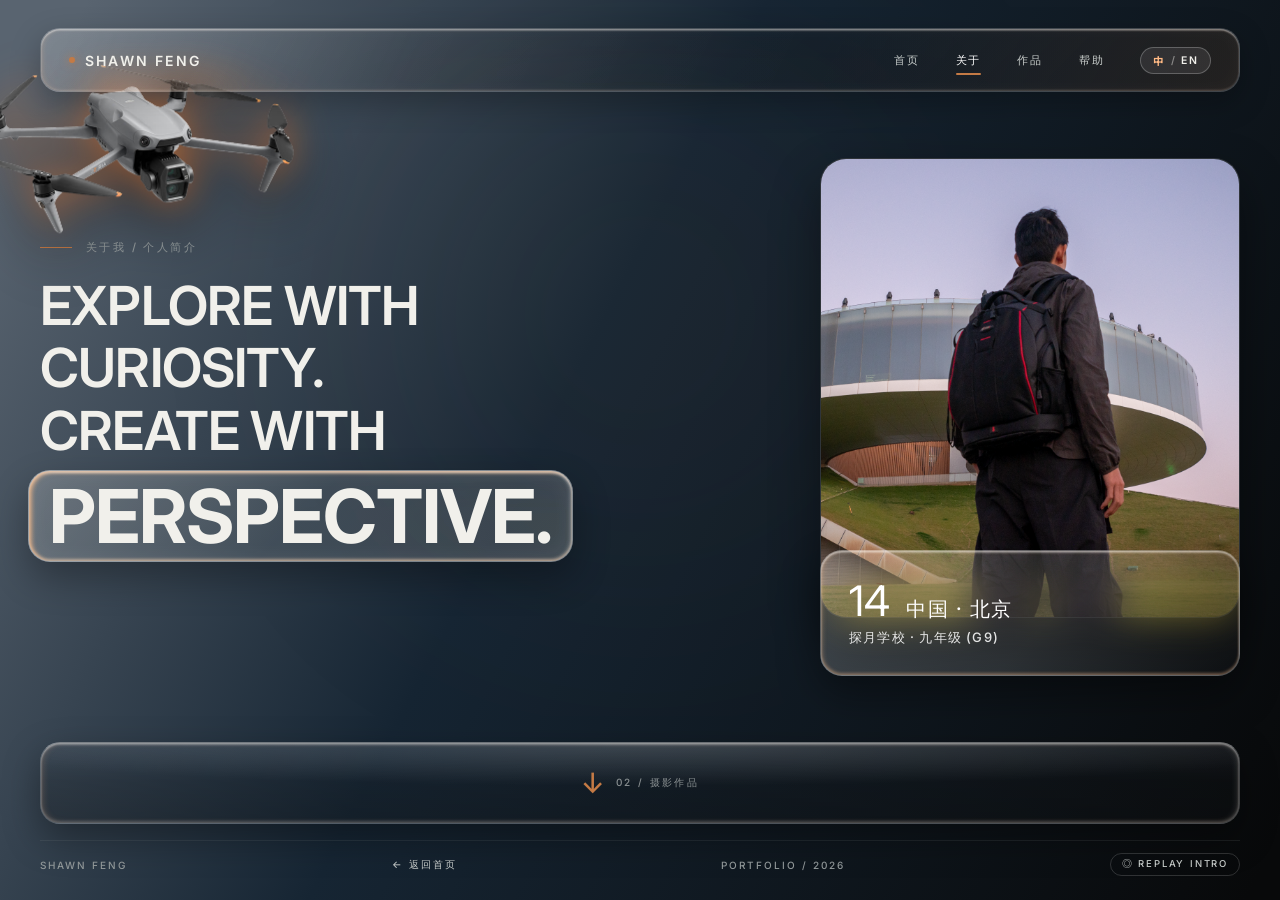
==== commit 8c61db82: "feat(about): redesign drone FPV screen to DJI Fly UI, add WASD/QE/UpDown controls and bottom-right c" ====
--- a/about.html
+++ b/about.html
@@ -98,131 +98,281 @@
   </div>
 
   <!-- ==========================================================================
-       Drone First-Person View (FPV) Interactive Flight Card (Opens on Clicking Drone)
+       DJI Fly First-Person View (FPV) Interactive Flight Screen (Opens on Clicking Drone)
        ========================================================================== -->
   <div id="drone-fpv-modal" class="drone-fpv-modal" role="dialog" aria-modal="true" aria-hidden="true">
     <div class="drone-fpv-card" id="drone-fpv-card">
-      <!-- Top HUD Telemetry Bar -->
-      <header class="fpv-top-bar">
-        <div class="fpv-top-left">
-          <span class="fpv-live-dot"></span>
-          <span class="fpv-link-label">DJI FPV · FIRST-PERSON VIEW</span>
-          <div class="fpv-mode-switch" role="group" aria-label="Flight Mode">
-            <button type="button" class="fpv-mode-btn" data-fpv-mode="cine">CINE</button>
-            <button type="button" class="fpv-mode-btn is-active" data-fpv-mode="normal">NORMAL</button>
-            <button type="button" class="fpv-mode-btn" data-fpv-mode="sport">SPORT</button>
-          </div>
-        </div>
-
-        <div class="fpv-compass-tape" aria-hidden="true">
-          <div class="fpv-compass-track" id="fpv-compass-track">
-            <span>NW 315°</span><span>N 0°</span><span>NE 45°</span><span>E 90°</span><span>SE 135°</span><span>S 180°</span><span>SW 225°</span><span>W 270°</span><span>NW 315°</span><span>N 0°</span><span>NE 45°</span>
-          </div>
-          <div class="fpv-compass-Lubber">▼</div>
-        </div>
-
-        <div class="fpv-top-right">
-          <span class="fpv-stat-chip">GPS 26 SAT</span>
-          <span class="fpv-stat-chip fpv-bat-chip">BAT 96%</span>
-          <button type="button" class="fpv-close-btn" id="fpv-close-btn" aria-label="退出第一视角">&times;</button>
-        </div>
-      </header>
-
-      <!-- Interactive First-Person View (FPV) Viewport -->
+      <!-- Full-Screen Live Camera Viewport -->
       <div class="fpv-viewport" id="fpv-viewport">
         <!-- 3D Perspective Aerial World Layer -->
         <div class="fpv-world-plane" id="fpv-world-plane">
-          <img id="fpv-world-img" class="fpv-world-img" src="Project pictures/project 4a.jpg" alt="FPV Aerial View">
+          <img id="fpv-world-img" class="fpv-world-img" src="Project pictures/project 4a.jpg" alt="DJI Fly Aerial View">
           <div class="fpv-cloud-stream" id="fpv-cloud-stream"></div>
+        </div>
+
+        <!-- DJI Rule-of-Thirds Gridlines -->
+        <div class="dji-gridlines" aria-hidden="true">
+          <span></span><span></span><span></span>
+          <span></span><span></span><span></span>
+          <span></span><span></span><span></span>
         </div>
 
         <!-- Camera Shutter Flash Overlay -->
         <div class="fpv-shutter-flash" id="fpv-shutter-flash"></div>
 
-        <!-- FPV Optical HUD Overlay (Artificial Horizon, Pitch Ladder, Speed & Altitude Tapes) -->
-        <div class="fpv-hud-overlay" aria-hidden="true">
-          <!-- Left Speed Tape -->
-          <div class="fpv-tape fpv-tape-left">
-            <span class="fpv-tape-title">SPD</span>
-            <div class="fpv-tape-value" id="fpv-spd-val">14.2</div>
-            <span class="fpv-tape-unit">m/s</span>
-          </div>
-
-          <!-- Center Artificial Horizon & Gimbal Reticle -->
-          <div class="fpv-center-reticle">
-            <div class="fpv-horizon-group" id="fpv-horizon-group">
-              <div class="fpv-pitch-rung fpv-pitch-up"><span>+15°</span><span>+15°</span></div>
-              <div class="fpv-horizon-line"></div>
-              <div class="fpv-pitch-rung fpv-pitch-down"><span>-15°</span><span>-15°</span></div>
-            </div>
-            <div class="fpv-crosshair">
-              <span class="fpv-crosshair-ring"></span>
-              <span class="fpv-crosshair-dot"></span>
-            </div>
-          </div>
-
-          <!-- Right Altitude Tape -->
-          <div class="fpv-tape fpv-tape-right">
-            <span class="fpv-tape-title">ALT</span>
-            <div class="fpv-tape-value" id="fpv-alt-val">112</div>
-            <span class="fpv-tape-unit">m</span>
-          </div>
-
-          <!-- Bottom-Left Telemetry Readout -->
-          <div class="fpv-corner-telemetry">
-            <span id="fpv-pitch-readout">PITCH 0.0°</span>
-            <span id="fpv-roll-readout">ROLL 0.0°</span>
-            <span id="fpv-gimbal-readout">GIMBAL -35°</span>
-          </div>
-
-          <!-- Captured Photo Toast Badge inside FPV -->
-          <div class="fpv-capture-badge" id="fpv-capture-badge">
-            ✓ RAW CAPTURED · 4K D-LOG M
+        <!-- ================= 1. TOP DJI FLY STATUS BAR ================= -->
+        <header class="dji-top-hud">
+          <div class="dji-top-left">
+            <span class="dji-brand-pill">DJI FLY</span>
+            <div class="dji-flight-status">
+              <span class="fpv-live-dot"></span>
+              <span class="dji-status-text" data-i18n-zh="正常飞行 (GPS)" data-i18n-en="In Flight (GPS)">正常飞行 (GPS)</span>
+            </div>
+            <!-- C / N / S Flight Mode Switcher -->
+            <div class="fpv-mode-switch" role="group" aria-label="DJI Flight Mode">
+              <button type="button" class="fpv-mode-btn" data-fpv-mode="cine" title="平稳档 Cine">C 平稳</button>
+              <button type="button" class="fpv-mode-btn is-active" data-fpv-mode="normal" title="普通档 Normal">N 普通</button>
+              <button type="button" class="fpv-mode-btn" data-fpv-mode="sport" title="运动档 Sport">S 运动</button>
+            </div>
+          </div>
+
+          <!-- Center Heading Compass Tape -->
+          <div class="fpv-compass-tape" aria-hidden="true">
+            <div class="fpv-compass-track" id="fpv-compass-track">
+              <span>NW 315°</span><span>N 0°</span><span>NE 45°</span><span>E 90°</span><span>SE 135°</span><span>S 180°</span><span>SW 225°</span><span>W 270°</span><span>NW 315°</span><span>N 0°</span><span>NE 45°</span>
+            </div>
+            <div class="fpv-compass-Lubber">▼ <span id="fpv-heading-val">035°</span></div>
+          </div>
+
+          <!-- Top-Right DJI Telemetry Icons (APAS, Battery, RC, Satellites, Close) -->
+          <div class="dji-top-right">
+            <span class="dji-telemetry-pill" title="全向避障已开启">◎ APAS 5.0</span>
+            <span class="dji-telemetry-pill dji-bat-pill" title="智能飞行电池剩余电量">
+              <span class="dji-bat-icon">96%</span>
+              <span class="dji-bat-time">38'12"</span>
+            </span>
+            <span class="dji-telemetry-pill" title="O4 图传信号">RC ▂▄▆█</span>
+            <span class="dji-telemetry-pill" title="GNSS 卫星数量">🛰 28</span>
+            <button type="button" class="fpv-close-btn" id="fpv-close-btn" aria-label="退出无人机第一视角">&times;</button>
+          </div>
+        </header>
+
+        <!-- ================= 2. LEFT DJI DOCK (Hover Reset & Aerial Locations) ================= -->
+        <aside class="dji-left-dock">
+          <button type="button" class="dji-rth-btn" id="fpv-rth-btn" title="悬停归位 / 重置机位">
+            <span class="dji-rth-icon">H</span>
+            <span class="dji-rth-label" data-i18n-zh="悬停复位" data-i18n-en="HOVER">悬停复位</span>
+          </button>
+
+          <div class="fpv-scenes-bar" role="tablist" aria-label="切换航拍机位">
+            <button type="button" class="fpv-scene-btn is-active" data-fpv-src="Project pictures/project 4a.jpg" data-fpv-alt="118">
+              01 · 西安中轴线
+            </button>
+            <button type="button" class="fpv-scene-btn" data-fpv-src="Project pictures/Project 2.jpg" data-fpv-alt="120">
+              02 · 甘肃丹霞
+            </button>
+            <button type="button" class="fpv-scene-btn" data-fpv-src="Project pictures/project 5.jpg" data-fpv-alt="96">
+              03 · 川西九寨沟
+            </button>
+            <button type="button" class="fpv-scene-btn" data-fpv-src="Project pictures/project 7.jpg" data-fpv-alt="105">
+              04 · 郑州龙湖
+            </button>
+          </div>
+        </aside>
+
+        <!-- ================= 3. CENTER DJI RETICLE & ARTIFICIAL HORIZON ================= -->
+        <div class="fpv-center-reticle" aria-hidden="true">
+          <div class="fpv-horizon-group" id="fpv-horizon-group">
+            <div class="fpv-pitch-rung fpv-pitch-up"><span>+15°</span><span>+15°</span></div>
+            <div class="fpv-horizon-line"></div>
+            <div class="fpv-pitch-rung fpv-pitch-down"><span>-15°</span><span>-15°</span></div>
+          </div>
+          <div class="dji-center-cross">
+            <span class="dji-cross-h"></span>
+            <span class="dji-cross-v"></span>
+            <span class="dji-cross-box"></span>
+          </div>
+        </div>
+
+        <!-- Captured Photo Toast Badge inside FPV -->
+        <div class="fpv-capture-badge" id="fpv-capture-badge">
+          ✓ DNG RAW + 4K D-LOG M 已抓拍保存
+        </div>
+
+        <!-- ================= 4. RIGHT DJI CAMERA & SHUTTER DOCK ================= -->
+        <aside class="dji-right-dock">
+          <div class="dji-cam-format">
+            <span class="dji-format-tag">RAW</span>
+            <span class="dji-format-res">48MP · D-Log M</span>
+          </div>
+
+          <button type="button" class="fpv-gimbal-btn" id="fpv-gimbal-btn" data-i18n-zh="云台 -35°" data-i18n-en="GIMBAL -35°">
+            云台 -35°
+          </button>
+
+          <!-- Authentic DJI Circular Shutter Button -->
+          <button type="button" class="dji-shutter-ring" id="fpv-shutter-btn" aria-label="航拍快门拍照" title="点击拍摄航拍照片">
+            <span class="dji-shutter-core"></span>
+          </button>
+          <span class="dji-shutter-caption" data-i18n-zh="拍照" data-i18n-en="PHOTO">拍照</span>
+        </aside>
+
+        <!-- ================= 5. BOTTOM DJI FLY HUD (Attitude Ball, Telemetry, Sticks, Controls Guide Button) ================= -->
+        <footer class="dji-bottom-hud">
+          <!-- Bottom-Left: Iconic DJI Attitude Radar + H / D Telemetry -->
+          <div class="dji-bottom-left">
+            <!-- DJI Attitude & Orientation Radar Ball -->
+            <div class="dji-attitude-radar" aria-hidden="true">
+              <div class="dji-radar-compass" id="fpv-radar-compass">
+                <span class="dji-radar-north">N</span>
+              </div>
+              <div class="dji-radar-sphere">
+                <div class="dji-radar-horizon" id="fpv-radar-horizon"></div>
+                <div class="dji-radar-center-line"></div>
+                <!-- Center DJI Aircraft Arrow -->
+                <svg class="dji-radar-aircraft" id="fpv-radar-aircraft" viewBox="0 0 24 24">
+                  <path d="M12 3 L19 19 L12 15.5 L5 19 Z" fill="#F07B32" stroke="#FFFFFF" stroke-width="1.2" />
+                </svg>
+                <span class="dji-radar-home" title="返航点 Home">H</span>
+              </div>
+            </div>
+
+            <!-- DJI H (Altitude) & D (Distance) + V.S / H.S Readout -->
+            <div class="dji-telemetry-block">
+              <div class="dji-tele-row">
+                <span class="dji-tele-symbol">H</span>
+                <strong class="dji-tele-num" id="fpv-alt-val">118.0</strong>
+                <span class="dji-tele-unit">m</span>
+                <span class="dji-tele-sep">|</span>
+                <span class="dji-tele-sub">V.S <strong id="fpv-vs-val">0.0</strong> m/s</span>
+              </div>
+              <div class="dji-tele-row">
+                <span class="dji-tele-symbol">D</span>
+                <strong class="dji-tele-num" id="fpv-dist-val">245.0</strong>
+                <span class="dji-tele-unit">m</span>
+                <span class="dji-tele-sep">|</span>
+                <span class="dji-tele-sub">H.S <strong id="fpv-spd-val">0.0</strong> m/s</span>
+              </div>
+              <div class="dji-tele-attitude">
+                <span id="fpv-pitch-readout">PITCH 0.0°</span>
+                <span id="fpv-roll-readout">ROLL 0.0°</span>
+                <span id="fpv-gimbal-readout">GIMBAL -35°</span>
+              </div>
+            </div>
+          </div>
+
+          <!-- Bottom-Center: Dual DJI Virtual RC Joysticks -->
+          <div class="fpv-sticks-group">
+            <div class="fpv-stick-pad" id="fpv-stick-left" title="↑/↓ 控制高低 · Q/E 控制转向">
+              <div class="fpv-stick-crosshair"></div>
+              <div class="fpv-stick-knob" id="fpv-knob-left"></div>
+              <span class="fpv-stick-label" data-i18n-zh="升降 ↑↓ · 转向 QE" data-i18n-en="ALT ↑↓ · YAW QE">升降 ↑↓ · 转向 QE</span>
+            </div>
+            <div class="fpv-stick-pad" id="fpv-stick-right" title="W/A/S/D 控制前后左右">
+              <div class="fpv-stick-crosshair"></div>
+              <div class="fpv-stick-knob" id="fpv-knob-right"></div>
+              <span class="fpv-stick-label" data-i18n-zh="前后左右 WASD" data-i18n-en="MOVE WASD">前后左右 WASD</span>
+            </div>
+          </div>
+
+          <!-- Bottom-Right: Camera Exposure Info + "查看如何控制无人机" Button -->
+          <div class="dji-bottom-right">
+            <div class="dji-exposure-strip" aria-hidden="true">
+              <span>ISO <strong>100</strong></span>
+              <span>SHUT <strong>1/240</strong></span>
+              <span>f/<strong>2.8</strong></span>
+              <span>EV <strong>0.0</strong></span>
+              <span class="dji-ael-tag">AE-L</span>
+            </div>
+
+            <button type="button" class="dji-help-trigger-btn" id="fpv-help-btn">
+              <span class="dji-help-icon">?</span>
+              <span data-i18n-zh="如何控制无人机" data-i18n-en="HOW TO CONTROL DRONE">如何控制无人机</span>
+            </button>
+          </div>
+        </footer>
+
+        <!-- ================= 6. HOW TO CONTROL DRONE OVERLAY CARD (Opens via Bottom-Right Button) ================= -->
+        <div class="dji-controls-overlay" id="fpv-controls-modal" aria-hidden="true">
+          <div class="dji-controls-panel" role="dialog" aria-label="无人机操控说明">
+            <div class="dji-controls-header">
+              <div>
+                <span class="dji-controls-eyebrow">DJI RC PRO · FLIGHT CONTROL MANUAL</span>
+                <h3 class="dji-controls-title" data-i18n-zh="如何控制无人机 · 键盘与摇杆指南" data-i18n-en="How to Control the Drone · Flight Controls">如何控制无人机 · 键盘与摇杆指南</h3>
+              </div>
+              <button type="button" class="dji-controls-close" id="fpv-controls-close" aria-label="关闭操控说明">&times;</button>
+            </div>
+
+            <div class="dji-controls-grid">
+              <!-- Control Group 1: WASD -->
+              <div class="dji-control-card">
+                <div class="dji-keycap-cluster">
+                  <div class="dji-keycap-row">
+                    <kbd class="dji-key">W</kbd>
+                  </div>
+                  <div class="dji-keycap-row">
+                    <kbd class="dji-key">A</kbd>
+                    <kbd class="dji-key">S</kbd>
+                    <kbd class="dji-key">D</kbd>
+                  </div>
+                </div>
+                <div class="dji-control-info">
+                  <strong data-i18n-zh="W / A / S / D — 控制前后左右" data-i18n-en="W / A / S / D — Forward / Back / Left / Right">W / A / S / D — 控制前后左右</strong>
+                  <p data-i18n-zh="按 W 向前飞行、S 向后倒飞、A 向左横移、D 向右横移（对应右侧俯仰与横滚摇杆）。" data-i18n-en="Press W to pitch forward, S to fly backward, A to bank left, and D to bank right (Right Stick).">按 W 向前飞行、S 向后倒飞、A 向左横移、D 向右横移（对应右侧俯仰与横滚摇杆）。</p>
+                </div>
+              </div>
+
+              <!-- Control Group 2: Q / E -->
+              <div class="dji-control-card">
+                <div class="dji-keycap-cluster">
+                  <div class="dji-keycap-row">
+                    <kbd class="dji-key">Q</kbd>
+                    <kbd class="dji-key">E</kbd>
+                  </div>
+                </div>
+                <div class="dji-control-info">
+                  <strong data-i18n-zh="Q / E — 控制机头左右转向" data-i18n-en="Q / E — Yaw Rotate Left & Right">Q / E — 控制机头左右转向</strong>
+                  <p data-i18n-zh="按 Q 键机头向左偏航旋转，按 E 键机头向右偏航旋转，顶部罗盘与左下角姿态球同步转动。" data-i18n-en="Press Q to yaw counter-clockwise (left) and E to yaw clockwise (right), rotating the compass & radar.">按 Q 键机头向左偏航旋转，按 E 键机头向右偏航旋转，顶部罗盘与左下角姿态球同步转动。</p>
+                </div>
+              </div>
+
+              <!-- Control Group 3: Up / Down Arrows -->
+              <div class="dji-control-card">
+                <div class="dji-keycap-cluster">
+                  <div class="dji-keycap-row">
+                    <kbd class="dji-key">↑</kbd>
+                  </div>
+                  <div class="dji-keycap-row">
+                    <kbd class="dji-key">↓</kbd>
+                  </div>
+                </div>
+                <div class="dji-control-info">
+                  <strong data-i18n-zh="↑ / ↓ 方向键 — 控制飞行高低" data-i18n-en="↑ / ↓ Arrow Keys — Climb & Descend Altitude">↑ / ↓ 方向键 — 控制飞行高低</strong>
+                  <p data-i18n-zh="按 ↑ 上方向键拉升高度 (H)，按 ↓ 下方向键降低高度，左下角高度表与垂直速度 V.S 实时变化。" data-i18n-en="Press Up Arrow ↑ to climb higher and Down Arrow ↓ to descend (updates Altitude H & Vertical Speed V.S).">按 ↑ 上方向键拉升高度 (H)，按 ↓ 下方向键降低高度，左下角高度表与垂直速度 V.S 实时变化。</p>
+                </div>
+              </div>
+
+              <!-- Control Group 4: Mouse & Gimbal -->
+              <div class="dji-control-card">
+                <div class="dji-keycap-cluster">
+                  <div class="dji-keycap-row">
+                    <span class="dji-mouse-badge">🖱 摇杆 / 云台</span>
+                  </div>
+                </div>
+                <div class="dji-control-info">
+                  <strong data-i18n-zh="虚拟摇杆 · 云台俯仰 · 航拍快门" data-i18n-en="Virtual Joysticks · Gimbal · Shutter">虚拟摇杆 · 云台俯仰 · 航拍快门</strong>
+                  <p data-i18n-zh="也可直接用鼠标拖拽底部双摇杆；点击右侧可切换云台俯仰角（-35° / -90° / 0°）或按下快门拍照。" data-i18n-en="Drag the dual on-screen joysticks with your mouse, toggle gimbal pitch (-35°/-90°/0°), or press Shutter to capture.">也可直接用鼠标拖拽底部双摇杆；点击右侧可切换云台俯仰角（-35° / -90° / 0°）或按下快门拍照。</p>
+                </div>
+              </div>
+            </div>
+
+            <div class="dji-controls-footer">
+              <span class="dji-controls-tip" data-i18n-zh="提示：可在左侧切换 4 个真实航拍地点，顶部可切换 C 平稳 / N 普通 / S 运动三档速度" data-i18n-en="Tip: Switch between 4 aerial locations on the left, or toggle C / N / S flight speed modes at the top.">提示：可在左侧切换 4 个真实航拍地点，顶部可切换 C 平稳 / N 普通 / S 运动三档速度</span>
+              <button type="button" class="dji-controls-ok-btn" id="fpv-controls-ok" data-i18n-zh="开始飞行" data-i18n-en="RESUME FLIGHT">开始飞行</button>
+            </div>
           </div>
         </div>
       </div>
-
-      <!-- Bottom Interactive Flight Deck (Dual Joysticks + Scene Switcher + Gimbal & Shutter) -->
-      <footer class="fpv-flight-deck">
-        <!-- Left Stick: Throttle (ALT) & Yaw + Right Stick: Pitch & Roll -->
-        <div class="fpv-sticks-group">
-          <div class="fpv-stick-pad" id="fpv-stick-left" title="拖拽或按 W/S 升降高度 · A/D 偏航转向">
-            <div class="fpv-stick-knob" id="fpv-knob-left"></div>
-            <span class="fpv-stick-label">ALT / YAW (WASD)</span>
-          </div>
-          <div class="fpv-stick-pad" id="fpv-stick-right" title="拖拽或在画面内移动鼠标 / 方向键控制俯仰与横滚">
-            <div class="fpv-stick-knob" id="fpv-knob-right"></div>
-            <span class="fpv-stick-label">PITCH / ROLL (↑↓←→)</span>
-          </div>
-        </div>
-
-        <!-- Aerial Location Switcher -->
-        <div class="fpv-scenes-bar" role="tablist" aria-label="Switch FPV Aerial Scene">
-          <button type="button" class="fpv-scene-btn is-active" data-fpv-src="Project pictures/project 4a.jpg" data-fpv-alt="118">
-            01 · 西安中轴线
-          </button>
-          <button type="button" class="fpv-scene-btn" data-fpv-src="Project pictures/Project 2.jpg" data-fpv-alt="120">
-            02 · 甘肃丹霞
-          </button>
-          <button type="button" class="fpv-scene-btn" data-fpv-src="Project pictures/project 5.jpg" data-fpv-alt="96">
-            03 · 川西九寨沟
-          </button>
-          <button type="button" class="fpv-scene-btn" data-fpv-src="Project pictures/project 7.jpg" data-fpv-alt="105">
-            04 · 郑州龙湖
-          </button>
-        </div>
-
-        <!-- Gimbal Angle Toggle & Shutter Button -->
-        <div class="fpv-actions-group">
-          <button type="button" class="fpv-gimbal-btn" id="fpv-gimbal-btn" data-i18n-zh="云台视角 -35°" data-i18n-en="GIMBAL -35°">
-            云台视角 -35°
-          </button>
-          <button type="button" class="fpv-shutter-btn" id="fpv-shutter-btn">
-            <span class="fpv-shutter-dot"></span>
-            <span data-i18n-zh="航拍快门" data-i18n-en="SHUTTER">航拍快门</span>
-          </button>
-        </div>
-      </footer>
     </div>
   </div>
 
--- a/about style.css
+++ b/about style.css
@@ -261,7 +261,7 @@
 }
 
 /* ==========================================================================
-   Drone First-Person View (FPV) Interactive Flight Card (#drone-fpv-modal)
+   DJI Fly / DJI RC Pro First-Person View (FPV) Interactive Flight Screen
    Opens when clicking the DJI Drone on the About Page
    ========================================================================== */
 .drone-fpv-modal {
@@ -271,8 +271,8 @@
   display: flex;
   align-items: center;
   justify-content: center;
-  padding: 24px;
-  background: rgba(6, 9, 13, 0.78);
+  padding: 20px;
+  background: rgba(5, 8, 12, 0.82);
   backdrop-filter: blur(18px) saturate(140%);
   -webkit-backdrop-filter: blur(18px) saturate(140%);
   opacity: 0;
@@ -289,23 +289,18 @@
 
 .drone-fpv-card {
   position: relative;
-  width: min(1040px, 95vw);
-  height: min(680px, 90vh);
+  width: min(1140px, 96vw);
+  height: min(710px, 91vh);
   display: flex;
   flex-direction: column;
-  border-radius: 26px;
+  border-radius: 24px;
   overflow: hidden;
-  background: linear-gradient(
-    145deg,
-    rgba(24, 30, 38, 0.92) 0%,
-    rgba(12, 16, 22, 0.96) 100%
-  );
-  border: 1px solid rgba(255, 255, 255, 0.24);
+  background: #06090D;
+  border: 2px solid rgba(255, 255, 255, 0.22);
   box-shadow:
-    inset 0 1.5px 2px rgba(255, 255, 255, 0.35),
-    inset 0 -1.5px 3px rgba(240, 123, 50, 0.24),
-    0 32px 80px rgba(0, 0, 0, 0.68);
-  transform: scale(0.94) translateY(16px);
+    inset 0 1px 2px rgba(255, 255, 255, 0.32),
+    0 36px 90px rgba(0, 0, 0, 0.78);
+  transform: scale(0.95) translateY(14px);
   transition: transform 0.38s cubic-bezier(0.16, 1, 0.3, 1);
   user-select: none;
 }
@@ -314,166 +309,22 @@
   transform: scale(1) translateY(0);
 }
 
-/* Top Telemetry & Flight Mode Bar */
-.fpv-top-bar {
-  display: flex;
-  align-items: center;
-  justify-content: space-between;
-  gap: 14px;
-  padding: 12px 20px;
-  background: rgba(10, 14, 19, 0.85);
-  border-bottom: 1px solid rgba(255, 255, 255, 0.12);
-  z-index: 5;
-}
-
-.fpv-top-left,
-.fpv-top-right {
-  display: flex;
-  align-items: center;
-  gap: 10px;
-}
-
-.fpv-live-dot {
-  width: 8px;
-  height: 8px;
-  border-radius: 50%;
-  background: #4ADE80;
-  box-shadow: 0 0 10px #4ADE80;
-  animation: fpvPulseDot 1.6s infinite ease-in-out;
-}
-
-@keyframes fpvPulseDot {
-  0%, 100% { opacity: 1; transform: scale(1); }
-  50% { opacity: 0.45; transform: scale(0.85); }
-}
-
-.fpv-link-label {
-  font-size: 11px;
-  font-weight: 700;
-  letter-spacing: 1.4px;
-  color: rgba(241, 240, 235, 0.92);
-}
-
-.fpv-mode-switch {
-  display: inline-flex;
-  padding: 2px;
-  border-radius: 999px;
-  background: rgba(255, 255, 255, 0.07);
-  border: 1px solid rgba(255, 255, 255, 0.14);
-  margin-left: 6px;
-}
-
-.fpv-mode-btn {
-  padding: 3px 10px;
-  border: none;
-  border-radius: 999px;
-  background: transparent;
-  color: rgba(241, 240, 235, 0.65);
-  font-size: 10px;
-  font-weight: 700;
-  letter-spacing: 1px;
-  cursor: pointer;
-  transition: all 0.2s ease;
-}
-
-.fpv-mode-btn.is-active {
-  background: rgba(240, 123, 50, 0.88);
-  color: #FFFFFF;
-  box-shadow: 0 2px 8px rgba(240, 123, 50, 0.4);
-}
-
-/* Compass Tape in Top Bar */
-.fpv-compass-tape {
-  position: relative;
-  width: 220px;
-  height: 26px;
-  overflow: hidden;
-  border-radius: 8px;
-  background: rgba(255, 255, 255, 0.05);
-  border: 1px solid rgba(255, 255, 255, 0.12);
-  display: flex;
-  align-items: center;
-}
-
-.fpv-compass-track {
-  display: flex;
-  align-items: center;
-  gap: 24px;
-  white-space: nowrap;
-  font-size: 10px;
-  font-weight: 600;
-  letter-spacing: 1px;
-  color: rgba(241, 240, 235, 0.82);
-  padding: 0 16px;
-  will-change: transform;
-}
-
-.fpv-compass-Lubber {
-  position: absolute;
-  top: -2px;
-  left: 50%;
-  transform: translateX(-50%);
-  font-size: 8px;
-  color: #F07B32;
-  pointer-events: none;
-}
-
-.fpv-stat-chip {
-  padding: 4px 9px;
-  border-radius: 7px;
-  background: rgba(255, 255, 255, 0.07);
-  border: 1px solid rgba(255, 255, 255, 0.12);
-  font-size: 10px;
-  font-weight: 600;
-  letter-spacing: 0.9px;
-  color: rgba(241, 240, 235, 0.85);
-}
-
-.fpv-bat-chip {
-  color: #4ADE80;
-  border-color: rgba(74, 222, 128, 0.28);
-}
-
-.fpv-close-btn {
-  width: 30px;
-  height: 30px;
-  border-radius: 50%;
-  border: 1px solid rgba(255, 255, 255, 0.22);
-  background: rgba(255, 255, 255, 0.08);
-  color: #FFFFFF;
-  font-size: 18px;
-  line-height: 1;
-  cursor: pointer;
-  display: inline-flex;
-  align-items: center;
-  justify-content: center;
-  transition: background 0.2s ease, transform 0.2s ease;
-}
-
-.fpv-close-btn:hover {
-  background: rgba(240, 123, 50, 0.82);
-  transform: scale(1.06);
-}
-
-/* Main Interactive FPV Viewport */
+/* Main Full-Bleed DJI Fly Viewport */
 .fpv-viewport {
   position: relative;
+  width: 100%;
+  height: 100%;
   flex: 1;
   overflow: hidden;
-  background: #070A0E;
-  cursor: grab;
-  perspective: 900px;
-}
-
-.fpv-viewport:active {
-  cursor: grabbing;
+  background: #05080C;
+  perspective: 950px;
 }
 
 .fpv-world-plane {
   position: absolute;
-  inset: -14%;
-  width: 128%;
-  height: 128%;
+  inset: -16%;
+  width: 132%;
+  height: 132%;
   transform-style: preserve-3d;
   will-change: transform;
 }
@@ -483,21 +334,33 @@
   height: 100%;
   object-fit: cover;
   display: block;
-  filter: contrast(1.04) saturate(1.08);
-  transition: opacity 0.28s ease;
+  filter: contrast(1.05) saturate(1.08);
+  transition: opacity 0.26s ease;
   pointer-events: none;
 }
 
 .fpv-cloud-stream {
   position: absolute;
   inset: 0;
-  background: radial-gradient(
-    circle at 50% 35%,
-    rgba(255, 255, 255, 0.08) 0%,
-    transparent 62%
-  );
-  mix-blend-mode: screen;
+  background:
+    linear-gradient(180deg, rgba(0, 0, 0, 0.52) 0%, transparent 18%, transparent 76%, rgba(0, 0, 0, 0.68) 100%),
+    radial-gradient(circle at 50% 35%, rgba(255, 255, 255, 0.06) 0%, transparent 62%);
   pointer-events: none;
+}
+
+/* DJI 3x3 Rule-of-Thirds Gridlines */
+.dji-gridlines {
+  position: absolute;
+  inset: 0;
+  display: grid;
+  grid-template-columns: repeat(3, 1fr);
+  grid-template-rows: repeat(3, 1fr);
+  pointer-events: none;
+  z-index: 2;
+}
+
+.dji-gridlines span {
+  border: 0.5px solid rgba(255, 255, 255, 0.11);
 }
 
 /* Shutter Flash Effect */
@@ -507,172 +370,376 @@
   background: #FFFFFF;
   opacity: 0;
   pointer-events: none;
-  z-index: 6;
+  z-index: 15;
   transition: opacity 0.22s ease;
 }
 
 .fpv-shutter-flash.is-flashing {
-  opacity: 0.82;
+  opacity: 0.85;
   transition: none;
 }
 
-/* Optical HUD Overlay */
-.fpv-hud-overlay {
-  position: absolute;
-  inset: 0;
+/* ================= 1. TOP DJI FLY STATUS BAR ================= */
+.dji-top-hud {
+  position: absolute;
+  top: 0;
+  left: 0;
+  right: 0;
+  z-index: 8;
+  display: flex;
+  align-items: center;
+  justify-content: space-between;
+  gap: 12px;
+  padding: 14px 20px;
+  background: linear-gradient(180deg, rgba(6, 9, 14, 0.78) 0%, rgba(6, 9, 14, 0) 100%);
+}
+
+.dji-top-left,
+.dji-top-right {
+  display: flex;
+  align-items: center;
+  gap: 8px;
+}
+
+.dji-brand-pill {
+  padding: 4px 9px;
+  border-radius: 6px;
+  background: rgba(255, 255, 255, 0.16);
+  color: #FFFFFF;
+  font-size: 11px;
+  font-weight: 800;
+  letter-spacing: 1.4px;
+}
+
+.dji-flight-status {
+  display: inline-flex;
+  align-items: center;
+  gap: 7px;
+  padding: 4px 11px;
+  border-radius: 6px;
+  background: rgba(14, 22, 18, 0.72);
+  border: 1px solid rgba(74, 222, 128, 0.35);
+}
+
+.fpv-live-dot {
+  width: 7px;
+  height: 7px;
+  border-radius: 50%;
+  background: #4ADE80;
+  box-shadow: 0 0 8px #4ADE80;
+  animation: fpvPulseDot 1.6s infinite ease-in-out;
+}
+
+@keyframes fpvPulseDot {
+  0%, 100% { opacity: 1; transform: scale(1); }
+  50% { opacity: 0.45; transform: scale(0.85); }
+}
+
+.dji-status-text {
+  font-size: 11px;
+  font-weight: 700;
+  color: #4ADE80;
+  letter-spacing: 0.5px;
+}
+
+.fpv-mode-switch {
+  display: inline-flex;
+  padding: 2px;
+  border-radius: 7px;
+  background: rgba(10, 14, 20, 0.68);
+  border: 1px solid rgba(255, 255, 255, 0.16);
+}
+
+.fpv-mode-btn {
+  padding: 4px 9px;
+  border: none;
+  border-radius: 5px;
+  background: transparent;
+  color: rgba(241, 240, 235, 0.72);
+  font-size: 10.5px;
+  font-weight: 700;
+  letter-spacing: 0.6px;
+  cursor: pointer;
+  transition: all 0.18s ease;
+}
+
+.fpv-mode-btn.is-active {
+  background: rgba(255, 255, 255, 0.92);
+  color: #0B0F14;
+}
+
+/* Compass Tape in Top Bar */
+.fpv-compass-tape {
+  position: relative;
+  width: 240px;
+  height: 30px;
+  overflow: hidden;
+  border-radius: 8px;
+  background: rgba(10, 14, 20, 0.62);
+  border: 1px solid rgba(255, 255, 255, 0.16);
+  display: flex;
+  align-items: center;
+}
+
+.fpv-compass-track {
+  display: flex;
+  align-items: center;
+  gap: 24px;
+  white-space: nowrap;
+  font-size: 10px;
+  font-weight: 700;
+  letter-spacing: 0.8px;
+  color: rgba(255, 255, 255, 0.85);
+  padding: 0 16px;
+  will-change: transform;
+}
+
+.fpv-compass-Lubber {
+  position: absolute;
+  top: 1px;
+  left: 50%;
+  transform: translateX(-50%);
+  font-size: 9px;
+  font-weight: 700;
+  color: #F07B32;
+  pointer-events: none;
+  text-shadow: 0 1px 4px rgba(0, 0, 0, 0.9);
+}
+
+.dji-telemetry-pill {
+  display: inline-flex;
+  align-items: center;
+  gap: 5px;
+  padding: 4px 9px;
+  border-radius: 6px;
+  background: rgba(10, 14, 20, 0.66);
+  border: 1px solid rgba(255, 255, 255, 0.16);
+  font-size: 10.5px;
+  font-weight: 700;
+  color: rgba(255, 255, 255, 0.9);
+  font-variant-numeric: tabular-nums;
+}
+
+.dji-bat-pill {
+  border-color: rgba(74, 222, 128, 0.4);
+}
+
+.dji-bat-icon {
+  color: #4ADE80;
+  font-weight: 800;
+}
+
+.dji-bat-time {
+  color: rgba(255, 255, 255, 0.72);
+  font-size: 10px;
+}
+
+.fpv-close-btn {
+  width: 32px;
+  height: 32px;
+  border-radius: 50%;
+  border: 1px solid rgba(255, 255, 255, 0.28);
+  background: rgba(12, 16, 22, 0.76);
+  color: #FFFFFF;
+  font-size: 19px;
+  line-height: 1;
+  cursor: pointer;
+  display: inline-flex;
+  align-items: center;
+  justify-content: center;
+  transition: background 0.2s ease, transform 0.2s ease;
+}
+
+.fpv-close-btn:hover {
+  background: rgba(240, 123, 50, 0.9);
+  transform: scale(1.06);
+}
+
+/* ================= 2. LEFT DJI DOCK (Hover Reset & Aerial Locations) ================= */
+.dji-left-dock {
+  position: absolute;
+  left: 18px;
+  top: 50%;
+  transform: translateY(-50%);
+  z-index: 8;
+  display: flex;
+  flex-direction: column;
+  align-items: flex-start;
+  gap: 12px;
+}
+
+.dji-rth-btn {
+  display: inline-flex;
+  align-items: center;
+  gap: 8px;
+  padding: 7px 12px;
+  border-radius: 999px;
+  background: rgba(10, 14, 20, 0.72);
+  border: 1px solid rgba(255, 255, 255, 0.22);
+  color: #FFFFFF;
+  font-size: 11px;
+  font-weight: 700;
+  cursor: pointer;
+  backdrop-filter: blur(8px);
+  transition: all 0.2s ease;
+}
+
+.dji-rth-btn:hover {
+  background: rgba(240, 123, 50, 0.28);
+  border-color: rgba(240, 123, 50, 0.8);
+}
+
+.dji-rth-icon {
+  width: 20px;
+  height: 20px;
+  border-radius: 50%;
+  background: #F59E0B;
+  color: #090D12;
+  font-size: 11px;
+  font-weight: 900;
+  display: inline-flex;
+  align-items: center;
+  justify-content: center;
+}
+
+.fpv-scenes-bar {
+  display: flex;
+  flex-direction: column;
+  gap: 7px;
+}
+
+.fpv-scene-btn {
+  padding: 7px 12px;
+  border-radius: 10px;
+  border: 1px solid rgba(255, 255, 255, 0.18);
+  background: rgba(10, 14, 20, 0.68);
+  backdrop-filter: blur(8px);
+  color: rgba(241, 240, 235, 0.82);
+  font-size: 11px;
+  font-weight: 600;
+  text-align: left;
+  cursor: pointer;
+  transition: all 0.2s ease;
+}
+
+.fpv-scene-btn:hover {
+  background: rgba(255, 255, 255, 0.16);
+  color: #FFFFFF;
+}
+
+.fpv-scene-btn.is-active {
+  background: rgba(240, 123, 50, 0.30);
+  border-color: #F07B32;
+  color: #FFFFFF;
+  box-shadow: 0 4px 14px rgba(240, 123, 50, 0.32);
+}
+
+/* ================= 3. CENTER DJI RETICLE & ARTIFICIAL HORIZON ================= */
+.fpv-center-reticle {
+  position: absolute;
+  top: 50%;
+  left: 50%;
+  width: 260px;
+  height: 200px;
+  transform: translate(-50%, -54%);
   pointer-events: none;
   z-index: 4;
   display: flex;
   align-items: center;
-  justify-content: space-between;
-  padding: 0 26px;
-}
-
-/* Left Speed & Right Altitude Tapes */
-.fpv-tape {
-  width: 68px;
-  padding: 12px 10px;
-  border-radius: 14px;
-  background: rgba(10, 14, 20, 0.56);
-  backdrop-filter: blur(8px);
-  -webkit-backdrop-filter: blur(8px);
-  border: 1px solid rgba(255, 255, 255, 0.18);
+  justify-content: center;
+}
+
+.fpv-horizon-group {
+  position: absolute;
+  inset: 0;
   display: flex;
   flex-direction: column;
   align-items: center;
-  gap: 2px;
-}
-
-.fpv-tape-title {
-  font-size: 9px;
-  font-weight: 700;
-  letter-spacing: 1.4px;
-  color: rgba(240, 123, 50, 0.95);
-}
-
-.fpv-tape-value {
-  font-size: 20px;
-  font-weight: 700;
-  color: #FFFFFF;
-  font-variant-numeric: tabular-nums;
-}
-
-.fpv-tape-unit {
-  font-size: 9px;
-  color: rgba(241, 240, 235, 0.65);
-}
-
-/* Center Artificial Horizon & Pitch Ladder */
-.fpv-center-reticle {
-  position: relative;
-  width: 280px;
-  height: 220px;
-  display: flex;
-  align-items: center;
-  justify-content: center;
-}
-
-.fpv-horizon-group {
-  position: absolute;
-  inset: 0;
-  display: flex;
-  flex-direction: column;
-  align-items: center;
-  justify-content: center;
-  gap: 34px;
+  justify-content: center;
+  gap: 32px;
   will-change: transform;
 }
 
 .fpv-horizon-line {
-  width: 190px;
+  width: 180px;
   height: 1.5px;
   background: linear-gradient(
     90deg,
     transparent 0%,
-    rgba(74, 222, 128, 0.85) 20%,
+    rgba(255, 255, 255, 0.78) 22%,
     transparent 44%,
     transparent 56%,
-    rgba(74, 222, 128, 0.85) 80%,
+    rgba(255, 255, 255, 0.78) 78%,
     transparent 100%
   );
-  box-shadow: 0 0 8px rgba(74, 222, 128, 0.45);
+  box-shadow: 0 1px 4px rgba(0, 0, 0, 0.65);
 }
 
 .fpv-pitch-rung {
-  width: 110px;
+  width: 96px;
   display: flex;
   justify-content: space-between;
   font-size: 9px;
   font-weight: 600;
-  color: rgba(74, 222, 128, 0.82);
-  border-top: 1px dashed rgba(74, 222, 128, 0.48);
-  padding-top: 3px;
+  color: rgba(255, 255, 255, 0.75);
+  border-top: 1px dashed rgba(255, 255, 255, 0.45);
+  padding-top: 2px;
 }
 
 .fpv-pitch-down {
   border-top: none;
-  border-bottom: 1px dashed rgba(74, 222, 128, 0.48);
+  border-bottom: 1px dashed rgba(255, 255, 255, 0.45);
   padding-top: 0;
-  padding-bottom: 3px;
-}
-
-.fpv-crosshair {
+  padding-bottom: 2px;
+}
+
+.dji-center-cross {
   position: relative;
-  width: 38px;
-  height: 38px;
-  display: flex;
-  align-items: center;
-  justify-content: center;
-}
-
-.fpv-crosshair-ring {
-  position: absolute;
-  inset: 0;
-  border-radius: 50%;
-  border: 1.5px solid rgba(240, 123, 50, 0.85);
-  box-shadow: 0 0 12px rgba(240, 123, 50, 0.35);
-}
-
-.fpv-crosshair-dot {
-  width: 5px;
-  height: 5px;
-  border-radius: 50%;
-  background: #F07B32;
-}
-
-/* Bottom-Left Attitude Telemetry */
-.fpv-corner-telemetry {
-  position: absolute;
-  left: 24px;
-  bottom: 16px;
-  display: flex;
-  gap: 14px;
-  padding: 6px 12px;
-  border-radius: 10px;
-  background: rgba(10, 14, 20, 0.62);
-  border: 1px solid rgba(255, 255, 255, 0.14);
-  font-size: 10px;
-  font-weight: 600;
-  letter-spacing: 1px;
-  color: rgba(241, 240, 235, 0.88);
-  font-variant-numeric: tabular-nums;
+  width: 34px;
+  height: 34px;
+  display: flex;
+  align-items: center;
+  justify-content: center;
+}
+
+.dji-cross-h {
+  position: absolute;
+  width: 22px;
+  height: 1.5px;
+  background: rgba(255, 255, 255, 0.88);
+}
+
+.dji-cross-v {
+  position: absolute;
+  width: 1.5px;
+  height: 22px;
+  background: rgba(255, 255, 255, 0.88);
+}
+
+.dji-cross-box {
+  width: 10px;
+  height: 10px;
+  border: 1.5px solid #F07B32;
 }
 
 /* Capture Toast Badge */
 .fpv-capture-badge {
   position: absolute;
-  top: 18px;
+  top: 64px;
   left: 50%;
+  z-index: 12;
   transform: translateX(-50%) translateY(-10px);
-  padding: 6px 16px;
+  padding: 7px 18px;
   border-radius: 999px;
-  background: rgba(240, 123, 50, 0.92);
-  color: #FFFFFF;
+  background: rgba(16, 22, 28, 0.90);
+  border: 1px solid #4ADE80;
+  color: #4ADE80;
   font-size: 11px;
   font-weight: 700;
-  letter-spacing: 1.2px;
-  box-shadow: 0 8px 24px rgba(0, 0, 0, 0.45);
+  letter-spacing: 1px;
+  box-shadow: 0 8px 24px rgba(0, 0, 0, 0.55);
   opacity: 0;
+  pointer-events: none;
   transition: opacity 0.25s ease, transform 0.25s ease;
 }
 
@@ -681,22 +748,280 @@
   transform: translateX(-50%) translateY(0);
 }
 
-/* Bottom Interactive Flight Deck */
-.fpv-flight-deck {
-  display: flex;
-  align-items: center;
+/* ================= 4. RIGHT DJI CAMERA & SHUTTER DOCK ================= */
+.dji-right-dock {
+  position: absolute;
+  right: 18px;
+  top: 50%;
+  transform: translateY(-50%);
+  z-index: 8;
+  display: flex;
+  flex-direction: column;
+  align-items: center;
+  gap: 12px;
+  padding: 12px 10px;
+  border-radius: 18px;
+  background: rgba(10, 14, 20, 0.66);
+  backdrop-filter: blur(8px);
+  border: 1px solid rgba(255, 255, 255, 0.16);
+}
+
+.dji-cam-format {
+  display: flex;
+  flex-direction: column;
+  align-items: center;
+  gap: 2px;
+}
+
+.dji-format-tag {
+  padding: 2px 6px;
+  border-radius: 4px;
+  background: #F59E0B;
+  color: #090D12;
+  font-size: 9px;
+  font-weight: 800;
+}
+
+.dji-format-res {
+  font-size: 9.5px;
+  font-weight: 600;
+  color: rgba(255, 255, 255, 0.8);
+}
+
+.fpv-gimbal-btn {
+  padding: 6px 10px;
+  border-radius: 8px;
+  border: 1px solid rgba(255, 255, 255, 0.22);
+  background: rgba(255, 255, 255, 0.10);
+  color: #FFFFFF;
+  font-size: 10.5px;
+  font-weight: 700;
+  cursor: pointer;
+  transition: all 0.2s ease;
+}
+
+.fpv-gimbal-btn:hover {
+  background: rgba(240, 123, 50, 0.35);
+  border-color: #F07B32;
+}
+
+.dji-shutter-ring {
+  width: 54px;
+  height: 54px;
+  border-radius: 50%;
+  border: 3px solid #FFFFFF;
+  background: rgba(255, 255, 255, 0.12);
+  padding: 4px;
+  cursor: pointer;
+  display: flex;
+  align-items: center;
+  justify-content: center;
+  transition: transform 0.16s ease, box-shadow 0.16s ease;
+}
+
+.dji-shutter-ring:hover {
+  transform: scale(1.05);
+  box-shadow: 0 0 16px rgba(255, 255, 255, 0.45);
+}
+
+.dji-shutter-ring:active {
+  transform: scale(0.94);
+}
+
+.dji-shutter-core {
+  width: 100%;
+  height: 100%;
+  border-radius: 50%;
+  background: #FFFFFF;
+}
+
+.dji-shutter-caption {
+  font-size: 10px;
+  font-weight: 700;
+  color: rgba(255, 255, 255, 0.85);
+  letter-spacing: 0.8px;
+}
+
+/* ================= 5. BOTTOM DJI FLY HUD ================= */
+.dji-bottom-hud {
+  position: absolute;
+  left: 0;
+  right: 0;
+  bottom: 0;
+  z-index: 8;
+  display: flex;
+  align-items: flex-end;
   justify-content: space-between;
   gap: 16px;
-  padding: 12px 22px;
-  background: rgba(11, 15, 21, 0.92);
-  border-top: 1px solid rgba(255, 255, 255, 0.14);
-  z-index: 5;
-}
-
+  padding: 16px 20px 18px;
+  background: linear-gradient(0deg, rgba(5, 8, 12, 0.86) 0%, rgba(5, 8, 12, 0.45) 65%, transparent 100%);
+}
+
+/* Bottom-Left: Iconic DJI Attitude Radar + H / D Telemetry */
+.dji-bottom-left {
+  display: flex;
+  align-items: center;
+  gap: 14px;
+}
+
+.dji-attitude-radar {
+  position: relative;
+  width: 78px;
+  height: 78px;
+  border-radius: 50%;
+  background: rgba(12, 18, 26, 0.85);
+  border: 1.5px solid rgba(255, 255, 255, 0.32);
+  box-shadow: 0 8px 22px rgba(0, 0, 0, 0.55);
+  display: flex;
+  align-items: center;
+  justify-content: center;
+  flex-shrink: 0;
+}
+
+.dji-radar-compass {
+  position: absolute;
+  inset: -4px;
+  border-radius: 50%;
+  pointer-events: none;
+  will-change: transform;
+}
+
+.dji-radar-north {
+  position: absolute;
+  top: 2px;
+  left: 50%;
+  transform: translateX(-50%);
+  padding: 0 4px;
+  border-radius: 3px;
+  background: #EF4444;
+  color: #FFFFFF;
+  font-size: 8px;
+  font-weight: 900;
+  line-height: 1.3;
+}
+
+.dji-radar-sphere {
+  position: relative;
+  width: 62px;
+  height: 62px;
+  border-radius: 50%;
+  overflow: hidden;
+  background: rgba(24, 34, 46, 0.9);
+  border: 1px solid rgba(255, 255, 255, 0.18);
+  display: flex;
+  align-items: center;
+  justify-content: center;
+}
+
+.dji-radar-horizon {
+  position: absolute;
+  left: -30%;
+  right: -30%;
+  bottom: -40%;
+  height: 90%;
+  background: linear-gradient(180deg, rgba(56, 189, 248, 0.55) 0%, rgba(14, 116, 144, 0.35) 100%);
+  border-top: 1.5px solid #38BDF8;
+  will-change: transform;
+}
+
+.dji-radar-center-line {
+  position: absolute;
+  width: 100%;
+  height: 1px;
+  background: rgba(255, 255, 255, 0.25);
+}
+
+.dji-radar-aircraft {
+  position: relative;
+  z-index: 3;
+  width: 20px;
+  height: 20px;
+  filter: drop-shadow(0 2px 4px rgba(0, 0, 0, 0.6));
+}
+
+.dji-radar-home {
+  position: absolute;
+  bottom: 6px;
+  right: 10px;
+  z-index: 2;
+  width: 13px;
+  height: 13px;
+  border-radius: 50%;
+  background: #F59E0B;
+  color: #090D12;
+  font-size: 8px;
+  font-weight: 900;
+  display: inline-flex;
+  align-items: center;
+  justify-content: center;
+}
+
+.dji-telemetry-block {
+  display: flex;
+  flex-direction: column;
+  gap: 3px;
+  font-variant-numeric: tabular-nums;
+}
+
+.dji-tele-row {
+  display: flex;
+  align-items: baseline;
+  gap: 5px;
+}
+
+.dji-tele-symbol {
+  font-size: 13px;
+  font-weight: 800;
+  color: rgba(255, 255, 255, 0.65);
+  width: 14px;
+}
+
+.dji-tele-num {
+  font-size: 22px;
+  font-weight: 800;
+  color: #FFFFFF;
+  line-height: 1.05;
+  text-shadow: 0 2px 6px rgba(0, 0, 0, 0.65);
+}
+
+.dji-tele-unit {
+  font-size: 11px;
+  font-weight: 600;
+  color: rgba(255, 255, 255, 0.72);
+}
+
+.dji-tele-sep {
+  color: rgba(255, 255, 255, 0.25);
+  margin: 0 4px;
+}
+
+.dji-tele-sub {
+  font-size: 11.5px;
+  font-weight: 600;
+  color: rgba(255, 255, 255, 0.82);
+}
+
+.dji-tele-sub strong {
+  color: #FFFFFF;
+  font-weight: 800;
+}
+
+.dji-tele-attitude {
+  display: flex;
+  gap: 10px;
+  margin-top: 2px;
+  font-size: 9.5px;
+  font-weight: 700;
+  letter-spacing: 0.6px;
+  color: rgba(240, 123, 50, 0.95);
+}
+
+/* Bottom-Center: Dual DJI Virtual RC Joysticks */
 .fpv-sticks-group {
   display: flex;
   align-items: center;
-  gap: 16px;
+  gap: 24px;
+  padding-bottom: 10px;
 }
 
 .fpv-stick-pad {
@@ -706,138 +1031,314 @@
   border-radius: 50%;
   background: radial-gradient(
     circle at center,
-    rgba(255, 255, 255, 0.10) 0%,
-    rgba(255, 255, 255, 0.03) 70%
+    rgba(255, 255, 255, 0.14) 0%,
+    rgba(10, 14, 20, 0.55) 75%
   );
-  border: 1px solid rgba(255, 255, 255, 0.22);
-  box-shadow: inset 0 2px 8px rgba(0, 0, 0, 0.55);
+  border: 1.5px solid rgba(255, 255, 255, 0.28);
+  box-shadow: inset 0 2px 8px rgba(0, 0, 0, 0.6);
   display: flex;
   align-items: center;
   justify-content: center;
   cursor: pointer;
   touch-action: none;
+}
+
+.fpv-stick-crosshair {
+  position: absolute;
+  inset: 10px;
+  border-radius: 50%;
+  border: 1px dashed rgba(255, 255, 255, 0.18);
+  pointer-events: none;
 }
 
 .fpv-stick-knob {
   width: 24px;
   height: 24px;
   border-radius: 50%;
-  background: radial-gradient(circle at 35% 35%, #F59E6C, #D96B27);
-  border: 1.5px solid rgba(255, 255, 255, 0.75);
-  box-shadow: 0 4px 10px rgba(0, 0, 0, 0.5);
+  background: radial-gradient(circle at 35% 35%, #FFFFFF, #CBD5E1);
+  border: 2px solid #F07B32;
+  box-shadow: 0 4px 10px rgba(0, 0, 0, 0.6);
   pointer-events: none;
   will-change: transform;
 }
 
 .fpv-stick-label {
   position: absolute;
-  bottom: -16px;
+  bottom: -17px;
   white-space: nowrap;
-  font-size: 8.5px;
+  font-size: 9px;
+  font-weight: 700;
+  letter-spacing: 0.4px;
+  color: rgba(255, 255, 255, 0.78);
+  text-shadow: 0 1px 4px rgba(0, 0, 0, 0.85);
+  pointer-events: none;
+}
+
+/* Bottom-Right: Camera Exposure Info + "查看如何控制无人机" Button */
+.dji-bottom-right {
+  display: flex;
+  flex-direction: column;
+  align-items: flex-end;
+  gap: 8px;
+}
+
+.dji-exposure-strip {
+  display: flex;
+  align-items: center;
+  gap: 10px;
+  padding: 5px 11px;
+  border-radius: 8px;
+  background: rgba(10, 14, 20, 0.68);
+  border: 1px solid rgba(255, 255, 255, 0.14);
+  font-size: 10px;
   font-weight: 600;
-  letter-spacing: 0.6px;
-  color: rgba(241, 240, 235, 0.58);
-  pointer-events: none;
-}
-
-/* Aerial Scene Switcher Pills */
-.fpv-scenes-bar {
-  display: flex;
+  color: rgba(255, 255, 255, 0.75);
+}
+
+.dji-exposure-strip strong {
+  color: #FFFFFF;
+  font-weight: 800;
+}
+
+.dji-ael-tag {
+  padding: 1px 5px;
+  border-radius: 4px;
+  background: rgba(245, 158, 11, 0.25);
+  border: 1px solid rgba(245, 158, 11, 0.6);
+  color: #FBBF24;
+  font-size: 9px;
+  font-weight: 800;
+}
+
+.dji-help-trigger-btn {
+  display: inline-flex;
   align-items: center;
   gap: 8px;
-  flex-wrap: wrap;
-  justify-content: center;
-}
-
-.fpv-scene-btn {
-  padding: 7px 13px;
+  padding: 9px 16px;
   border-radius: 999px;
-  border: 1px solid rgba(255, 255, 255, 0.16);
-  background: rgba(255, 255, 255, 0.06);
-  color: rgba(241, 240, 235, 0.78);
-  font-size: 11px;
-  font-weight: 600;
+  background: linear-gradient(135deg, rgba(240, 123, 50, 0.95), rgba(204, 86, 24, 0.95));
+  border: 1px solid rgba(255, 255, 255, 0.45);
+  color: #FFFFFF;
+  font-size: 12px;
+  font-weight: 700;
   letter-spacing: 0.6px;
   cursor: pointer;
-  transition: all 0.22s ease;
-}
-
-.fpv-scene-btn:hover {
-  background: rgba(255, 255, 255, 0.14);
-  color: #FFFFFF;
-}
-
-.fpv-scene-btn.is-active {
-  background: rgba(240, 123, 50, 0.24);
-  border-color: rgba(240, 123, 50, 0.78);
-  color: #FFFFFF;
-  box-shadow: 0 0 14px rgba(240, 123, 50, 0.28);
-}
-
-/* Gimbal & Shutter Buttons */
-.fpv-actions-group {
-  display: flex;
-  align-items: center;
-  gap: 10px;
-}
-
-.fpv-gimbal-btn {
-  padding: 8px 14px;
+  box-shadow: 0 8px 22px rgba(240, 123, 50, 0.42);
+  transition: transform 0.2s ease, box-shadow 0.2s ease;
+}
+
+.dji-help-trigger-btn:hover {
+  transform: translateY(-2px);
+  box-shadow: 0 12px 28px rgba(240, 123, 50, 0.58);
+}
+
+.dji-help-icon {
+  width: 18px;
+  height: 18px;
+  border-radius: 50%;
+  background: rgba(255, 255, 255, 0.24);
+  display: inline-flex;
+  align-items: center;
+  justify-content: center;
+  font-size: 11px;
+  font-weight: 900;
+}
+
+/* ================= 6. HOW TO CONTROL DRONE OVERLAY CARD (#fpv-controls-modal) ================= */
+.dji-controls-overlay {
+  position: absolute;
+  inset: 0;
+  z-index: 25;
+  display: flex;
+  align-items: center;
+  justify-content: center;
+  padding: 24px;
+  background: rgba(6, 10, 15, 0.78);
+  backdrop-filter: blur(14px);
+  -webkit-backdrop-filter: blur(14px);
+  opacity: 0;
+  visibility: hidden;
+  pointer-events: none;
+  transition: opacity 0.26s ease, visibility 0.26s ease;
+}
+
+.dji-controls-overlay.is-open {
+  opacity: 1;
+  visibility: visible;
+  pointer-events: auto;
+}
+
+.dji-controls-panel {
+  width: min(760px, 94%);
+  padding: 24px 28px;
+  border-radius: 22px;
+  background: linear-gradient(145deg, rgba(20, 27, 36, 0.96), rgba(11, 15, 22, 0.98));
+  border: 1px solid rgba(255, 255, 255, 0.24);
+  box-shadow: 0 28px 68px rgba(0, 0, 0, 0.75);
+  display: flex;
+  flex-direction: column;
+  gap: 18px;
+}
+
+.dji-controls-header {
+  display: flex;
+  align-items: flex-start;
+  justify-content: space-between;
+  gap: 12px;
+  border-bottom: 1px solid rgba(255, 255, 255, 0.12);
+  padding-bottom: 12px;
+}
+
+.dji-controls-eyebrow {
+  font-size: 10px;
+  font-weight: 700;
+  letter-spacing: 1.5px;
+  color: #F07B32;
+}
+
+.dji-controls-title {
+  font-size: 20px;
+  font-weight: 700;
+  color: #FFFFFF;
+  margin-top: 3px;
+}
+
+.dji-controls-close {
+  width: 30px;
+  height: 30px;
+  border-radius: 50%;
+  border: 1px solid rgba(255, 255, 255, 0.22);
+  background: rgba(255, 255, 255, 0.08);
+  color: #FFFFFF;
+  font-size: 18px;
+  cursor: pointer;
+  display: inline-flex;
+  align-items: center;
+  justify-content: center;
+}
+
+.dji-controls-close:hover {
+  background: rgba(240, 123, 50, 0.85);
+}
+
+.dji-controls-grid {
+  display: grid;
+  grid-template-columns: repeat(2, 1fr);
+  gap: 14px;
+}
+
+.dji-control-card {
+  display: flex;
+  align-items: center;
+  gap: 14px;
+  padding: 14px 16px;
+  border-radius: 16px;
+  background: rgba(255, 255, 255, 0.05);
+  border: 1px solid rgba(255, 255, 255, 0.12);
+}
+
+.dji-keycap-cluster {
+  display: flex;
+  flex-direction: column;
+  align-items: center;
+  gap: 5px;
+  min-width: 96px;
+  flex-shrink: 0;
+}
+
+.dji-keycap-row {
+  display: flex;
+  gap: 5px;
+}
+
+.dji-key {
+  min-width: 28px;
+  height: 28px;
+  padding: 0 7px;
+  border-radius: 7px;
+  background: linear-gradient(180deg, rgba(255, 255, 255, 0.20) 0%, rgba(255, 255, 255, 0.08) 100%);
+  border: 1px solid rgba(255, 255, 255, 0.35);
+  box-shadow: 0 3px 0 rgba(0, 0, 0, 0.55);
+  color: #FFFFFF;
+  font-family: inherit;
+  font-size: 12px;
+  font-weight: 800;
+  display: inline-flex;
+  align-items: center;
+  justify-content: center;
+}
+
+.dji-mouse-badge {
+  padding: 6px 10px;
+  border-radius: 8px;
+  background: rgba(240, 123, 50, 0.22);
+  border: 1px solid rgba(240, 123, 50, 0.65);
+  color: #FFFFFF;
+  font-size: 11px;
+  font-weight: 700;
+  white-space: nowrap;
+}
+
+.dji-control-info {
+  display: flex;
+  flex-direction: column;
+  gap: 4px;
+}
+
+.dji-control-info strong {
+  font-size: 13.5px;
+  font-weight: 700;
+  color: #FFFFFF;
+}
+
+.dji-control-info p {
+  font-size: 12px;
+  line-height: 1.5;
+  color: rgba(241, 240, 235, 0.76);
+  margin: 0;
+}
+
+.dji-controls-footer {
+  display: flex;
+  align-items: center;
+  justify-content: space-between;
+  gap: 12px;
+  padding-top: 8px;
+  border-top: 1px solid rgba(255, 255, 255, 0.12);
+}
+
+.dji-controls-tip {
+  font-size: 11.5px;
+  color: rgba(241, 240, 235, 0.72);
+}
+
+.dji-controls-ok-btn {
+  padding: 8px 20px;
   border-radius: 999px;
-  border: 1px solid rgba(255, 255, 255, 0.20);
-  background: rgba(255, 255, 255, 0.08);
-  color: rgba(241, 240, 235, 0.90);
-  font-size: 11px;
-  font-weight: 600;
-  letter-spacing: 0.6px;
+  border: none;
+  background: #F07B32;
+  color: #FFFFFF;
+  font-size: 12px;
+  font-weight: 700;
   cursor: pointer;
-  transition: all 0.2s ease;
-}
-
-.fpv-gimbal-btn:hover {
-  background: rgba(255, 255, 255, 0.16);
-}
-
-.fpv-shutter-btn {
-  display: inline-flex;
-  align-items: center;
-  gap: 7px;
-  padding: 8px 16px;
-  border-radius: 999px;
-  border: 1px solid rgba(240, 123, 50, 0.75);
-  background: linear-gradient(135deg, rgba(240, 123, 50, 0.92), rgba(205, 88, 28, 0.92));
-  color: #FFFFFF;
-  font-size: 11px;
-  font-weight: 700;
-  letter-spacing: 0.8px;
-  cursor: pointer;
-  box-shadow: 0 6px 18px rgba(240, 123, 50, 0.35);
-  transition: transform 0.18s ease, box-shadow 0.18s ease;
-}
-
-.fpv-shutter-btn:hover {
+  transition: background 0.2s ease, transform 0.2s ease;
+}
+
+.dji-controls-ok-btn:hover {
+  background: #FF8C42;
   transform: translateY(-1px);
-  box-shadow: 0 8px 22px rgba(240, 123, 50, 0.5);
-}
-
-.fpv-shutter-btn:active {
-  transform: scale(0.96);
-}
-
-.fpv-shutter-dot {
-  width: 8px;
-  height: 8px;
-  border-radius: 50%;
-  background: #FFFFFF;
-}
-
-@media (max-width: 900px) {
-  .fpv-compass-tape {
+}
+
+@media (max-width: 920px) {
+  .fpv-compass-tape,
+  .dji-exposure-strip {
     display: none;
   }
-  .fpv-flight-deck {
-    flex-direction: column;
-    padding: 14px;
-    gap: 18px;
+  .dji-controls-grid {
+    grid-template-columns: 1fr;
   }
-}
+  .dji-bottom-hud {
+    flex-wrap: wrap;
+    justify-content: center;
+  }
+}
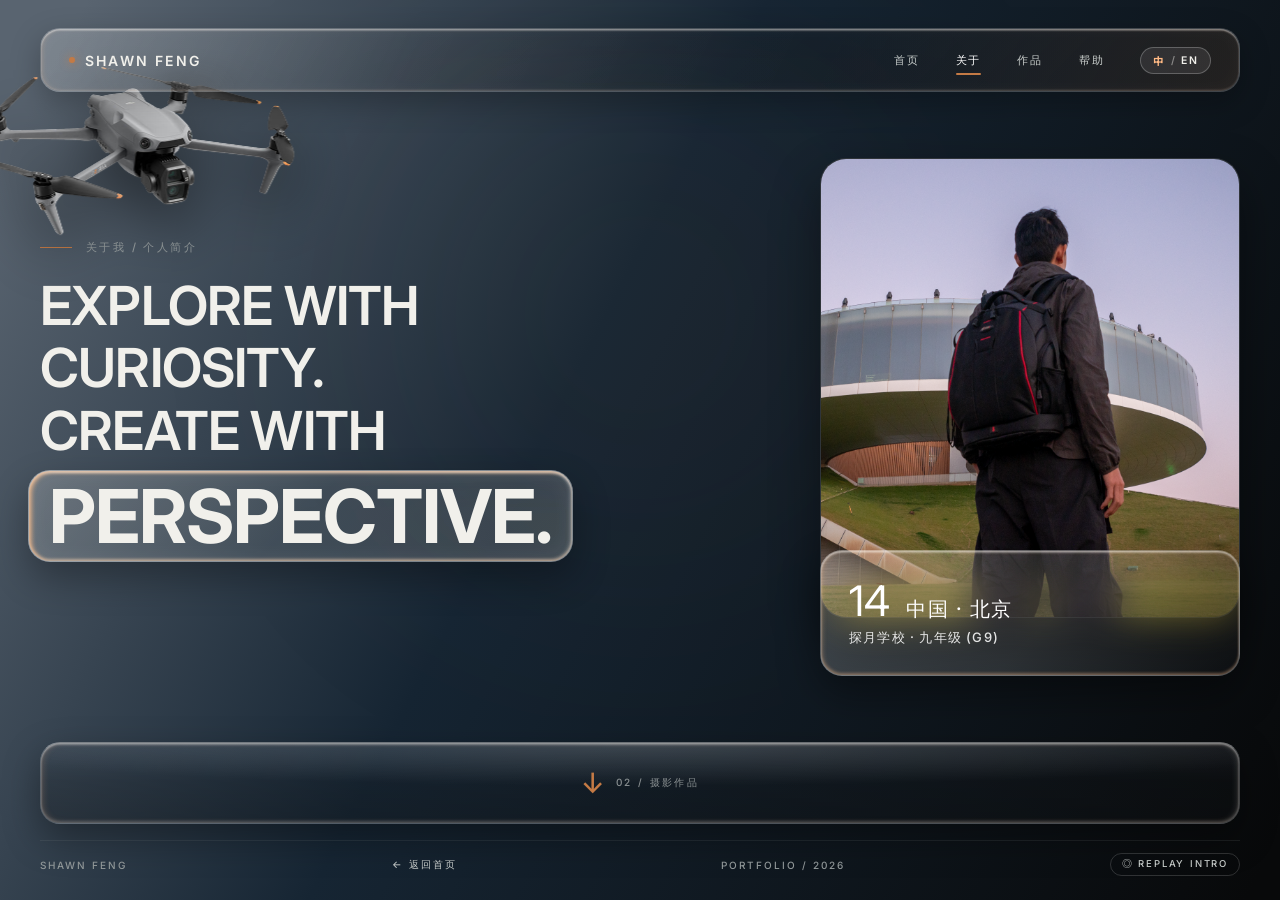
==== commit 9e8fb1f2: "feat(about): implement 3D third-person minimalist geometric flight simulator with City, Mountain, an" ====
--- a/about.html
+++ b/about.html
@@ -102,20 +102,10 @@
        ========================================================================== -->
   <div id="drone-fpv-modal" class="drone-fpv-modal" role="dialog" aria-modal="true" aria-hidden="true">
     <div class="drone-fpv-card" id="drone-fpv-card">
-      <!-- Full-Screen Live Camera Viewport -->
+      <!-- Full-Screen 3D Third-Person Geometric Flight Viewport -->
       <div class="fpv-viewport" id="fpv-viewport">
-        <!-- 3D Perspective Aerial World Layer -->
-        <div class="fpv-world-plane" id="fpv-world-plane">
-          <img id="fpv-world-img" class="fpv-world-img" src="Project pictures/project 4a.jpg" alt="DJI Fly Aerial View">
-          <div class="fpv-cloud-stream" id="fpv-cloud-stream"></div>
-        </div>
-
-        <!-- DJI Rule-of-Thirds Gridlines -->
-        <div class="dji-gridlines" aria-hidden="true">
-          <span></span><span></span><span></span>
-          <span></span><span></span><span></span>
-          <span></span><span></span><span></span>
-        </div>
+        <!-- Real-Time 3D Minimalist Geometric Flight Canvas (Third-Person Drone + 3D World) -->
+        <canvas id="fpv-3d-canvas" class="fpv-3d-canvas"></canvas>
 
         <!-- Camera Shutter Flash Overlay -->
         <div class="fpv-shutter-flash" id="fpv-shutter-flash"></div>
@@ -157,40 +147,30 @@
           </div>
         </header>
 
-        <!-- ================= 2. LEFT DJI DOCK (Hover Reset & Aerial Locations) ================= -->
+        <!-- ================= 2. LEFT DJI DOCK (Hover Reset & 3 Minimalist 3D Scenes) ================= -->
         <aside class="dji-left-dock">
           <button type="button" class="dji-rth-btn" id="fpv-rth-btn" title="悬停归位 / 重置机位">
             <span class="dji-rth-icon">H</span>
-            <span class="dji-rth-label" data-i18n-zh="悬停复位" data-i18n-en="HOVER">悬停复位</span>
+            <span class="dji-rth-label" data-i18n-zh="返航复位" data-i18n-en="HOME RESET">返航复位</span>
           </button>
 
-          <div class="fpv-scenes-bar" role="tablist" aria-label="切换航拍机位">
-            <button type="button" class="fpv-scene-btn is-active" data-fpv-src="Project pictures/project 4a.jpg" data-fpv-alt="118">
-              01 · 西安中轴线
+          <div class="fpv-scenes-bar" role="tablist" aria-label="切换 3D 几何场景">
+            <button type="button" class="fpv-scene-btn is-active" data-fpv-scene="city" data-fpv-alt="45" data-i18n-zh="01 · 几何城市" data-i18n-en="01 · 3D CITY">
+              01 · 几何城市
             </button>
-            <button type="button" class="fpv-scene-btn" data-fpv-src="Project pictures/Project 2.jpg" data-fpv-alt="120">
-              02 · 甘肃丹霞
+            <button type="button" class="fpv-scene-btn" data-fpv-scene="mountain" data-fpv-alt="68" data-i18n-zh="02 · 几何山川" data-i18n-en="02 · 3D MOUNTAINS">
+              02 · 几何山川
             </button>
-            <button type="button" class="fpv-scene-btn" data-fpv-src="Project pictures/project 5.jpg" data-fpv-alt="96">
-              03 · 川西九寨沟
+            <button type="button" class="fpv-scene-btn" data-fpv-scene="grassland" data-fpv-alt="36" data-i18n-zh="03 · 几何草原" data-i18n-en="03 · 3D GRASSLAND">
+              03 · 几何草原
             </button>
-            <button type="button" class="fpv-scene-btn" data-fpv-src="Project pictures/project 7.jpg" data-fpv-alt="105">
-              04 · 郑州龙湖
-            </button>
           </div>
         </aside>
 
-        <!-- ================= 3. CENTER DJI RETICLE & ARTIFICIAL HORIZON ================= -->
+        <!-- ================= 3. SUBTLE HORIZON INDICATOR ================= -->
         <div class="fpv-center-reticle" aria-hidden="true">
           <div class="fpv-horizon-group" id="fpv-horizon-group">
-            <div class="fpv-pitch-rung fpv-pitch-up"><span>+15°</span><span>+15°</span></div>
             <div class="fpv-horizon-line"></div>
-            <div class="fpv-pitch-rung fpv-pitch-down"><span>-15°</span><span>-15°</span></div>
-          </div>
-          <div class="dji-center-cross">
-            <span class="dji-cross-h"></span>
-            <span class="dji-cross-v"></span>
-            <span class="dji-cross-box"></span>
           </div>
         </div>
 
@@ -367,7 +347,7 @@
             </div>
 
             <div class="dji-controls-footer">
-              <span class="dji-controls-tip" data-i18n-zh="提示：可在左侧切换 4 个真实航拍地点，顶部可切换 C 平稳 / N 普通 / S 运动三档速度" data-i18n-en="Tip: Switch between 4 aerial locations on the left, or toggle C / N / S flight speed modes at the top.">提示：可在左侧切换 4 个真实航拍地点，顶部可切换 C 平稳 / N 普通 / S 运动三档速度</span>
+              <span class="dji-controls-tip" data-i18n-zh="提示：左侧可切换「01 几何城市 / 02 几何山川 / 03 几何草原」三大立体 3D 场景，顶部可切换 C / N / S 三档速度" data-i18n-en="Tip: Switch between 01 3D City, 02 3D Mountains, and 03 3D Grassland on the left, or C / N / S flight modes at the top.">提示：左侧可切换「01 几何城市 / 02 几何山川 / 03 几何草原」三大立体 3D 场景，顶部可切换 C / N / S 三档速度</span>
               <button type="button" class="dji-controls-ok-btn" id="fpv-controls-ok" data-i18n-zh="开始飞行" data-i18n-en="RESUME FLIGHT">开始飞行</button>
             </div>
           </div>
--- a/about style.css
+++ b/about style.css
@@ -316,36 +316,15 @@
   height: 100%;
   flex: 1;
   overflow: hidden;
-  background: #05080C;
-  perspective: 950px;
-}
-
-.fpv-world-plane {
-  position: absolute;
-  inset: -16%;
-  width: 132%;
-  height: 132%;
-  transform-style: preserve-3d;
-  will-change: transform;
-}
-
-.fpv-world-img {
+  background: #080E16;
+}
+
+.fpv-3d-canvas {
+  position: absolute;
+  inset: 0;
   width: 100%;
   height: 100%;
-  object-fit: cover;
   display: block;
-  filter: contrast(1.05) saturate(1.08);
-  transition: opacity 0.26s ease;
-  pointer-events: none;
-}
-
-.fpv-cloud-stream {
-  position: absolute;
-  inset: 0;
-  background:
-    linear-gradient(180deg, rgba(0, 0, 0, 0.52) 0%, transparent 18%, transparent 76%, rgba(0, 0, 0, 0.68) 100%),
-    radial-gradient(circle at 50% 35%, rgba(255, 255, 255, 0.06) 0%, transparent 62%);
-  pointer-events: none;
 }
 
 /* DJI 3x3 Rule-of-Thirds Gridlines */
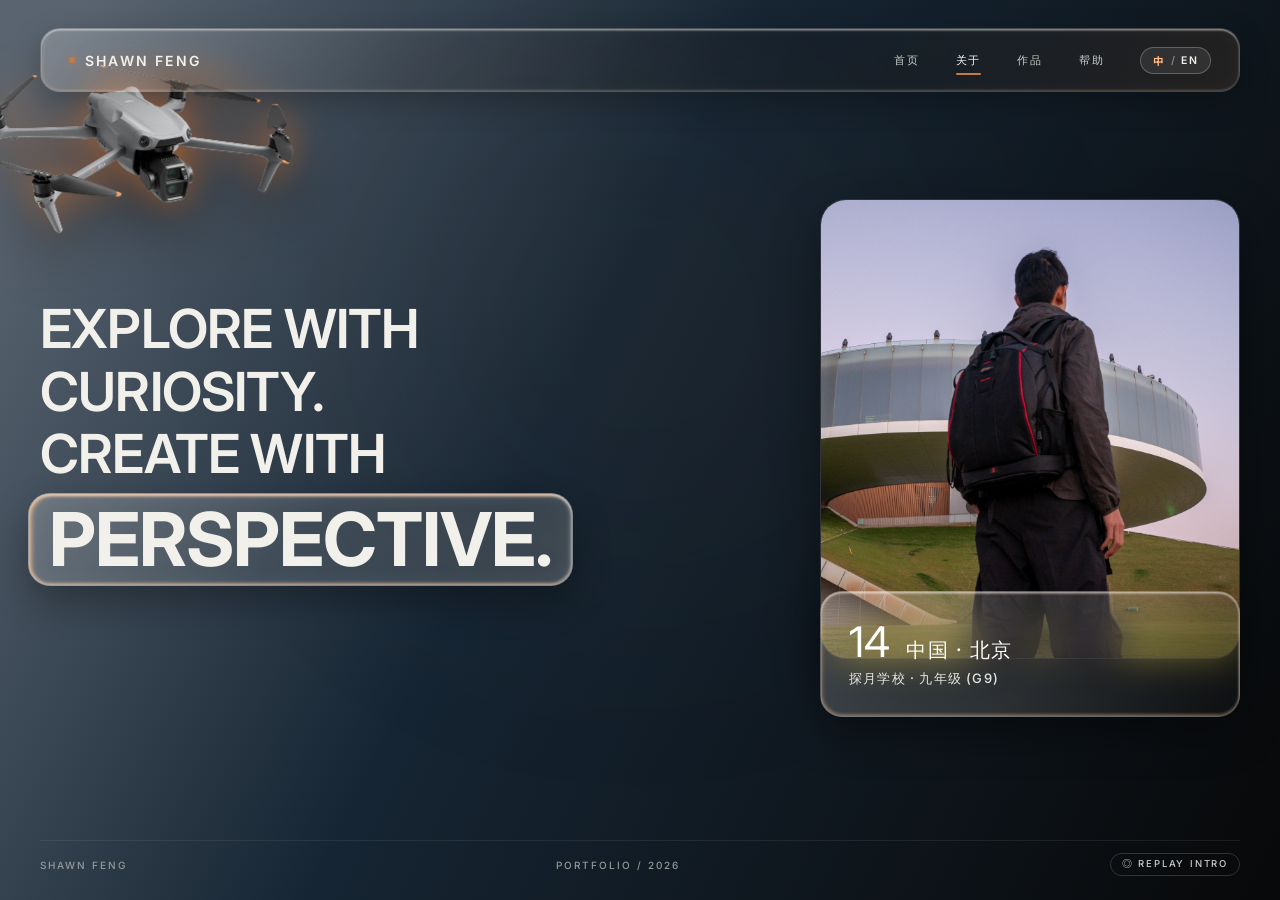
==== commit 9fe7da6a: "feat: enable full-site mouse wheel navigation, remove bottom buttons and small eyebrow texts" ====
--- a/about.html
+++ b/about.html
@@ -44,15 +44,10 @@
       </nav>
     </header>
 
-    <!-- Main About Content (Minimalist Editorial Layout — Small Bio Text Removed) -->
+    <!-- Main About Content (Minimalist Editorial Layout — Clean & Direct) -->
     <main class="about-hero-grid">
       <!-- Left Editorial Column -->
       <section class="about-editorial">
-        <div class="eyebrow-wrapper">
-          <div class="eyebrow-line"></div>
-          <span class="eyebrow-text" data-i18n-zh="关于我 / 个人简介" data-i18n-en="ABOUT / PROFILE">ABOUT / PROFILE</span>
-        </div>
-
         <h1 class="about-headline">
           EXPLORE WITH<br>
           CURIOSITY.<br>
@@ -81,18 +76,9 @@
       </aside>
     </main>
 
-    <!-- Bottom Liquid Glass Guidance Bar to Projects Detail Page -->
-    <div class="guidance-bar-container">
-      <a href="projects detail.html" class="guidance-bar" aria-label="Continue to Photography Work">
-        <span class="guidance-arrow">↓</span>
-        <span class="guidance-hint" data-i18n-zh="02 / 摄影作品" data-i18n-en="02 / PHOTOGRAPHY WORK">02 / PHOTOGRAPHY WORK</span>
-      </a>
-    </div>
-
     <!-- Footer -->
     <footer class="page-footer">
       <span>SHAWN FENG</span>
-      <a href="home page.html" data-i18n-zh="← 返回首页" data-i18n-en="← HOME">← HOME</a>
       <span>PORTFOLIO / 2026</span>
     </footer>
   </div>
@@ -110,19 +96,55 @@
         <!-- Camera Shutter Flash Overlay -->
         <div class="fpv-shutter-flash" id="fpv-shutter-flash"></div>
 
-        <!-- ================= 1. TOP DJI FLY STATUS BAR ================= -->
+        <!-- ================= 1. TOP HUD STATUS BAR ================= -->
         <header class="dji-top-hud">
           <div class="dji-top-left">
-            <span class="dji-brand-pill">DJI FLY</span>
-            <div class="dji-flight-status">
-              <span class="fpv-live-dot"></span>
-              <span class="dji-status-text" data-i18n-zh="正常飞行 (GPS)" data-i18n-en="In Flight (GPS)">正常飞行 (GPS)</span>
-            </div>
-            <!-- C / N / S Flight Mode Switcher -->
-            <div class="fpv-mode-switch" role="group" aria-label="DJI Flight Mode">
-              <button type="button" class="fpv-mode-btn" data-fpv-mode="cine" title="平稳档 Cine">C 平稳</button>
-              <button type="button" class="fpv-mode-btn is-active" data-fpv-mode="normal" title="普通档 Normal">N 普通</button>
-              <button type="button" class="fpv-mode-btn" data-fpv-mode="sport" title="运动档 Sport">S 运动</button>
+            <div class="dji-flight-status" id="fpv-flight-status">
+              <span class="fpv-live-dot" id="fpv-live-dot"></span>
+              <span class="dji-status-text" id="fpv-status-text" data-i18n-zh="正常飞行 (GPS)" data-i18n-en="In Flight (GPS)">正常飞行 (GPS)</span>
+            </div>
+            <!-- 3P / 1P Camera View Switcher (Press C) -->
+            <button type="button" class="dji-view-toggle-btn" id="fpv-view-btn" title="按 C 键切换第一人称 / 第三人称视角">
+              <span class="dji-view-key">C</span>
+              <span id="fpv-view-label" data-i18n-zh="第三人称" data-i18n-en="3RD PERSON">第三人称</span>
+            </button>
+
+            <!-- Consolidated Environment & Weather Dropdown Trigger -->
+            <div class="dji-env-dropdown-wrap" id="fpv-env-dropdown-wrap">
+              <button type="button" class="dji-env-trigger-btn" id="fpv-env-toggle-btn" aria-expanded="false" title="点击展开时间、天气与季节设置">
+                <span id="fpv-env-summary" data-i18n-zh="🌇 环境与天气 ▾" data-i18n-en="🌇 ENV & WEATHER ▾">🌇 环境与天气 ▾</span>
+              </button>
+
+              <!-- Random Weather & Time Button -->
+              <button type="button" class="dji-env-random-btn" id="fpv-env-random-btn" title="随机切换天气、时间与季节">
+                <span data-i18n-zh="🎲 随机天气" data-i18n-en="🎲 RANDOM">🎲 随机天气</span>
+              </button>
+
+              <!-- Popover Settings Panel (Only visible when #fpv-env-toggle-btn is clicked) -->
+              <div class="dji-env-popover" id="fpv-env-popover" aria-hidden="true">
+                <div class="dji-env-group" role="group" aria-label="时间切换">
+                  <span class="dji-env-label" data-i18n-zh="时间" data-i18n-en="TIME">时间</span>
+                  <button type="button" class="dji-env-btn" data-env-time="day" data-i18n-zh="☀ 白昼" data-i18n-en="☀ DAY">☀ 白昼</button>
+                  <button type="button" class="dji-env-btn is-active" data-env-time="sunset" data-i18n-zh="🌇 黄昏" data-i18n-en="🌇 SUNSET">🌇 黄昏</button>
+                  <button type="button" class="dji-env-btn" data-env-time="night" data-i18n-zh="🌙 夜晚" data-i18n-en="🌙 NIGHT">🌙 夜晚</button>
+                </div>
+
+                <div class="dji-env-group" role="group" aria-label="天气切换">
+                  <span class="dji-env-label" data-i18n-zh="天气" data-i18n-en="WEATHER">天气</span>
+                  <button type="button" class="dji-env-btn is-active" data-env-weather="clear" data-i18n-zh="☀ 晴" data-i18n-en="☀ CLEAR">☀ 晴</button>
+                  <button type="button" class="dji-env-btn" data-env-weather="rain" data-i18n-zh="🌧 雨" data-i18n-en="🌧 RAIN">🌧 雨</button>
+                  <button type="button" class="dji-env-btn" data-env-weather="snow" data-i18n-zh="❄ 雪" data-i18n-en="❄ SNOW">❄ 雪</button>
+                  <button type="button" class="dji-env-btn" data-env-weather="fog" data-i18n-zh="🌫 雾" data-i18n-en="🌫 FOG">🌫 雾</button>
+                </div>
+
+                <div class="dji-env-group" role="group" aria-label="季节切换">
+                  <span class="dji-env-label" data-i18n-zh="季节" data-i18n-en="SEASON">季节</span>
+                  <button type="button" class="dji-env-btn" data-env-season="spring" data-i18n-zh="🌱 春" data-i18n-en="🌱 SPR">🌱 春</button>
+                  <button type="button" class="dji-env-btn is-active" data-env-season="summer" data-i18n-zh="🌿 夏" data-i18n-en="🌿 SUM">🌿 夏</button>
+                  <button type="button" class="dji-env-btn" data-env-season="autumn" data-i18n-zh="🍁 秋" data-i18n-en="🍁 AUT">🍁 秋</button>
+                  <button type="button" class="dji-env-btn" data-env-season="winter" data-i18n-zh="⛄ 冬" data-i18n-en="⛄ WIN">⛄ 冬</button>
+                </div>
+              </div>
             </div>
           </div>
 
@@ -131,25 +153,22 @@
             <div class="fpv-compass-track" id="fpv-compass-track">
               <span>NW 315°</span><span>N 0°</span><span>NE 45°</span><span>E 90°</span><span>SE 135°</span><span>S 180°</span><span>SW 225°</span><span>W 270°</span><span>NW 315°</span><span>N 0°</span><span>NE 45°</span>
             </div>
-            <div class="fpv-compass-Lubber">▼ <span id="fpv-heading-val">035°</span></div>
-          </div>
-
-          <!-- Top-Right DJI Telemetry Icons (APAS, Battery, RC, Satellites, Close) -->
+            <div class="fpv-compass-Lubber">▼ <span id="fpv-heading-val">000°</span></div>
+          </div>
+
+          <!-- Top-Right Telemetry & Close -->
           <div class="dji-top-right">
-            <span class="dji-telemetry-pill" title="全向避障已开启">◎ APAS 5.0</span>
             <span class="dji-telemetry-pill dji-bat-pill" title="智能飞行电池剩余电量">
               <span class="dji-bat-icon">96%</span>
-              <span class="dji-bat-time">38'12"</span>
             </span>
-            <span class="dji-telemetry-pill" title="O4 图传信号">RC ▂▄▆█</span>
             <span class="dji-telemetry-pill" title="GNSS 卫星数量">🛰 28</span>
-            <button type="button" class="fpv-close-btn" id="fpv-close-btn" aria-label="退出无人机第一视角">&times;</button>
+            <button type="button" class="fpv-close-btn" id="fpv-close-btn" aria-label="退出无人机视角">&times;</button>
           </div>
         </header>
 
         <!-- ================= 2. LEFT DJI DOCK (Hover Reset & 3 Minimalist 3D Scenes) ================= -->
         <aside class="dji-left-dock">
-          <button type="button" class="dji-rth-btn" id="fpv-rth-btn" title="悬停归位 / 重置机位">
+          <button type="button" class="dji-rth-btn" id="fpv-rth-btn" title="悬停归位 / 重置机位 (R)">
             <span class="dji-rth-icon">H</span>
             <span class="dji-rth-label" data-i18n-zh="返航复位" data-i18n-en="HOME RESET">返航复位</span>
           </button>
@@ -167,41 +186,50 @@
           </div>
         </aside>
 
-        <!-- ================= 3. SUBTLE HORIZON INDICATOR ================= -->
+        <!-- ================= 3. SUBTLE HORIZON & CRASH ALERT BANNER ================= -->
         <div class="fpv-center-reticle" aria-hidden="true">
           <div class="fpv-horizon-group" id="fpv-horizon-group">
             <div class="fpv-horizon-line"></div>
           </div>
         </div>
 
+        <!-- Crash Alert Banner (Shown when drone collides with buildings / mountains / trees / ground) -->
+        <div class="dji-crash-banner" id="fpv-crash-banner" aria-live="polite">
+          <div class="dji-crash-icon">⚠</div>
+          <div class="dji-crash-text">
+            <strong id="fpv-crash-title" data-i18n-zh="发生碰撞 · 无人机已坠毁" data-i18n-en="COLLISION DETECTED · DRONE CRASHED">发生碰撞 · 无人机已坠毁</strong>
+            <span id="fpv-crash-desc" data-i18n-zh="检测到机身与障碍物发生碰撞，动力电机已紧急锁死" data-i18n-en="Obstacle impact detected. Motors emergency locked.">检测到机身与障碍物发生碰撞，动力电机已紧急锁死</span>
+          </div>
+          <button type="button" class="dji-crash-retry-btn" id="fpv-crash-retry-btn" data-i18n-zh="↻ 重新起飞 (R)" data-i18n-en="↻ RELAUNCH (R)">↻ 重新起飞 (R)</button>
+        </div>
+
         <!-- Captured Photo Toast Badge inside FPV -->
         <div class="fpv-capture-badge" id="fpv-capture-badge">
           ✓ DNG RAW + 4K D-LOG M 已抓拍保存
         </div>
 
-        <!-- ================= 4. RIGHT DJI CAMERA & SHUTTER DOCK ================= -->
-        <aside class="dji-right-dock">
-          <div class="dji-cam-format">
-            <span class="dji-format-tag">RAW</span>
-            <span class="dji-format-res">48MP · D-Log M</span>
-          </div>
-
-          <button type="button" class="fpv-gimbal-btn" id="fpv-gimbal-btn" data-i18n-zh="云台 -35°" data-i18n-en="GIMBAL -35°">
-            云台 -35°
-          </button>
-
-          <!-- Authentic DJI Circular Shutter Button -->
-          <button type="button" class="dji-shutter-ring" id="fpv-shutter-btn" aria-label="航拍快门拍照" title="点击拍摄航拍照片">
-            <span class="dji-shutter-core"></span>
-          </button>
-          <span class="dji-shutter-caption" data-i18n-zh="拍照" data-i18n-en="PHOTO">拍照</span>
+        <!-- ================= 4. RIGHT GIMBAL DEGREE LINE (Unboxed Minimalist Scale) ================= -->
+        <aside class="dji-right-dock" title="滚动鼠标滚轮调节云台俯仰角 (-90° ~ +20°)">
+          <div class="dji-gimbal-scale-wrap">
+            <div class="dji-gimbal-scale-track" id="fpv-gimbal-track">
+              <span class="dji-gimbal-tick" style="top: 0%">+20°</span>
+              <span class="dji-gimbal-tick" style="top: 18.2%">0°</span>
+              <span class="dji-gimbal-tick" style="top: 45.5%">-30°</span>
+              <span class="dji-gimbal-tick" style="top: 72.7%">-60°</span>
+              <span class="dji-gimbal-tick" style="top: 100%">-90°</span>
+              <div class="dji-gimbal-thumb" id="fpv-gimbal-thumb" style="top: 38.2%">
+                <strong class="dji-gimbal-angle-val" id="fpv-gimbal-angle-badge">-22°</strong>
+                <span class="dji-gimbal-thumb-arrow">◀</span>
+              </div>
+            </div>
+          </div>
         </aside>
 
-        <!-- ================= 5. BOTTOM DJI FLY HUD (Attitude Ball, Telemetry, Sticks, Controls Guide Button) ================= -->
+        <!-- ================= 5. BOTTOM HUD (Attitude Ball, Telemetry, Controls Guide Button) ================= -->
         <footer class="dji-bottom-hud">
-          <!-- Bottom-Left: Iconic DJI Attitude Radar + H / D Telemetry -->
+          <!-- Bottom-Left: Attitude Radar Ball + H / D Telemetry -->
           <div class="dji-bottom-left">
-            <!-- DJI Attitude & Orientation Radar Ball -->
+            <!-- Attitude & Orientation Radar Ball (保留姿态球) -->
             <div class="dji-attitude-radar" aria-hidden="true">
               <div class="dji-radar-compass" id="fpv-radar-compass">
                 <span class="dji-radar-north">N</span>
@@ -209,7 +237,7 @@
               <div class="dji-radar-sphere">
                 <div class="dji-radar-horizon" id="fpv-radar-horizon"></div>
                 <div class="dji-radar-center-line"></div>
-                <!-- Center DJI Aircraft Arrow -->
+                <!-- Center Aircraft Arrow -->
                 <svg class="dji-radar-aircraft" id="fpv-radar-aircraft" viewBox="0 0 24 24">
                   <path d="M12 3 L19 19 L12 15.5 L5 19 Z" fill="#F07B32" stroke="#FFFFFF" stroke-width="1.2" />
                 </svg>
@@ -217,7 +245,7 @@
               </div>
             </div>
 
-            <!-- DJI H (Altitude) & D (Distance) + V.S / H.S Readout -->
+            <!-- H (Altitude) & D (Distance) + V.S / H.S Readout -->
             <div class="dji-telemetry-block">
               <div class="dji-tele-row">
                 <span class="dji-tele-symbol">H</span>
@@ -236,35 +264,13 @@
               <div class="dji-tele-attitude">
                 <span id="fpv-pitch-readout">PITCH 0.0°</span>
                 <span id="fpv-roll-readout">ROLL 0.0°</span>
-                <span id="fpv-gimbal-readout">GIMBAL -35°</span>
-              </div>
-            </div>
-          </div>
-
-          <!-- Bottom-Center: Dual DJI Virtual RC Joysticks -->
-          <div class="fpv-sticks-group">
-            <div class="fpv-stick-pad" id="fpv-stick-left" title="↑/↓ 控制高低 · Q/E 控制转向">
-              <div class="fpv-stick-crosshair"></div>
-              <div class="fpv-stick-knob" id="fpv-knob-left"></div>
-              <span class="fpv-stick-label" data-i18n-zh="升降 ↑↓ · 转向 QE" data-i18n-en="ALT ↑↓ · YAW QE">升降 ↑↓ · 转向 QE</span>
-            </div>
-            <div class="fpv-stick-pad" id="fpv-stick-right" title="W/A/S/D 控制前后左右">
-              <div class="fpv-stick-crosshair"></div>
-              <div class="fpv-stick-knob" id="fpv-knob-right"></div>
-              <span class="fpv-stick-label" data-i18n-zh="前后左右 WASD" data-i18n-en="MOVE WASD">前后左右 WASD</span>
-            </div>
-          </div>
-
-          <!-- Bottom-Right: Camera Exposure Info + "查看如何控制无人机" Button -->
+                <span id="fpv-gimbal-readout">GIMBAL -22°</span>
+              </div>
+            </div>
+          </div>
+
+          <!-- Bottom-Right: "查看如何控制无人机" Button -->
           <div class="dji-bottom-right">
-            <div class="dji-exposure-strip" aria-hidden="true">
-              <span>ISO <strong>100</strong></span>
-              <span>SHUT <strong>1/240</strong></span>
-              <span>f/<strong>2.8</strong></span>
-              <span>EV <strong>0.0</strong></span>
-              <span class="dji-ael-tag">AE-L</span>
-            </div>
-
             <button type="button" class="dji-help-trigger-btn" id="fpv-help-btn">
               <span class="dji-help-icon">?</span>
               <span data-i18n-zh="如何控制无人机" data-i18n-en="HOW TO CONTROL DRONE">如何控制无人机</span>
@@ -277,8 +283,8 @@
           <div class="dji-controls-panel" role="dialog" aria-label="无人机操控说明">
             <div class="dji-controls-header">
               <div>
-                <span class="dji-controls-eyebrow">DJI RC PRO · FLIGHT CONTROL MANUAL</span>
-                <h3 class="dji-controls-title" data-i18n-zh="如何控制无人机 · 键盘与摇杆指南" data-i18n-en="How to Control the Drone · Flight Controls">如何控制无人机 · 键盘与摇杆指南</h3>
+                <span class="dji-controls-eyebrow">FLIGHT CONTROL MANUAL</span>
+                <h3 class="dji-controls-title" data-i18n-zh="如何控制无人机 · 飞行操控指南" data-i18n-en="How to Control the Drone · Flight Controls">如何控制无人机 · 飞行操控指南</h3>
               </div>
               <button type="button" class="dji-controls-close" id="fpv-controls-close" aria-label="关闭操控说明">&times;</button>
             </div>
@@ -332,22 +338,23 @@
                 </div>
               </div>
 
-              <!-- Control Group 4: Mouse & Gimbal -->
+              <!-- Control Group 4: C Key & Mouse Wheel Gimbal -->
               <div class="dji-control-card">
                 <div class="dji-keycap-cluster">
                   <div class="dji-keycap-row">
-                    <span class="dji-mouse-badge">🖱 摇杆 / 云台</span>
+                    <kbd class="dji-key">C</kbd>
+                    <span class="dji-mouse-badge">🖱 滚轮</span>
                   </div>
                 </div>
                 <div class="dji-control-info">
-                  <strong data-i18n-zh="虚拟摇杆 · 云台俯仰 · 航拍快门" data-i18n-en="Virtual Joysticks · Gimbal · Shutter">虚拟摇杆 · 云台俯仰 · 航拍快门</strong>
-                  <p data-i18n-zh="也可直接用鼠标拖拽底部双摇杆；点击右侧可切换云台俯仰角（-35° / -90° / 0°）或按下快门拍照。" data-i18n-en="Drag the dual on-screen joysticks with your mouse, toggle gimbal pitch (-35°/-90°/0°), or press Shutter to capture.">也可直接用鼠标拖拽底部双摇杆；点击右侧可切换云台俯仰角（-35° / -90° / 0°）或按下快门拍照。</p>
+                  <strong data-i18n-zh="C 键切换第一人称 · 滚轮调节云台俯仰角" data-i18n-en="Press C for 1st-Person · Scroll Wheel for Gimbal">C 键切换第一人称 · 滚轮调节云台俯仰角</strong>
+                  <p data-i18n-zh="按 C 键切换第三人称/第一人称（第一人称仅显示大疆云台俯仰角）；滚动鼠标滚轮可无级调节云台角度（-90° 俯拍 ~ +20°）。碰到建筑或山体将触发坠毁，按 R 键可重新起飞。" data-i18n-en="Press C to toggle 3rd/1st-person view (1st-person shows only DJI gimbal pitch); scroll mouse wheel to adjust gimbal (-90° to +20°). Colliding with obstacles crashes the drone (press R to relaunch).">按 C 键切换第三人称/第一人称（第一人称仅显示大疆云台俯仰角）；滚动鼠标滚轮可无级调节云台角度（-90° 俯拍 ~ +20°）。碰到建筑或山体将触发坠毁，按 R 键可重新起飞。</p>
                 </div>
               </div>
             </div>
 
             <div class="dji-controls-footer">
-              <span class="dji-controls-tip" data-i18n-zh="提示：左侧可切换「01 几何城市 / 02 几何山川 / 03 几何草原」三大立体 3D 场景，顶部可切换 C / N / S 三档速度" data-i18n-en="Tip: Switch between 01 3D City, 02 3D Mountains, and 03 3D Grassland on the left, or C / N / S flight modes at the top.">提示：左侧可切换「01 几何城市 / 02 几何山川 / 03 几何草原」三大立体 3D 场景，顶部可切换 C / N / S 三档速度</span>
+              <span class="dji-controls-tip" data-i18n-zh="提示：顶部环境栏可自由切换「时间（白昼/黄昏/夜晚）· 天气（晴/雨/雪/雾）· 季节（春/夏/秋/冬）」，左侧可切换城市/山川/草原三大 3D 地图" data-i18n-en="Tip: Freely switch Time (Day/Sunset/Night), Weather (Clear/Rain/Snow/Fog), and Season (Spring/Summer/Autumn/Winter) at the top bar.">提示：顶部环境栏可自由切换「时间（白昼/黄昏/夜晚）· 天气（晴/雨/雪/雾）· 季节（春/夏/秋/冬）」，左侧可切换城市/山川/草原三大 3D 地图</span>
               <button type="button" class="dji-controls-ok-btn" id="fpv-controls-ok" data-i18n-zh="开始飞行" data-i18n-en="RESUME FLIGHT">开始飞行</button>
             </div>
           </div>
--- a/site.css
+++ b/site.css
@@ -193,35 +193,9 @@
   will-change: transform;
 }
 
-/* Swept Motion-Blur Air Disc + DJI Orange Tip Perimeter Ring */
+/* Swept Motion-Blur Air Disc Removed per User Request */
 .drone-rotor-disc {
-  position: absolute;
-  inset: 0;
-  border-radius: 50%;
-  background:
-    radial-gradient(
-      circle,
-      transparent 0%,
-      rgba(26, 30, 34, 0.14) 25%,
-      rgba(215, 222, 230, 0.12) 68%,
-      rgba(26, 30, 34, 0.22) 88%,
-      rgba(240, 123, 50, 0.72) 95.5%,
-      rgba(240, 123, 50, 0.0) 100%
-    ),
-    conic-gradient(
-      from 0deg,
-      rgba(24, 27, 31, 0.52) 0deg,
-      rgba(220, 228, 236, 0.24) 28deg,
-      rgba(24, 27, 31, 0.04) 68deg,
-      transparent 90deg,
-      rgba(24, 27, 31, 0.04) 155deg,
-      rgba(24, 27, 31, 0.52) 180deg,
-      rgba(220, 228, 236, 0.24) 208deg,
-      rgba(24, 27, 31, 0.04) 248deg,
-      transparent 270deg,
-      rgba(24, 27, 31, 0.04) 335deg,
-      rgba(24, 27, 31, 0.52) 360deg
-    );
+  display: none;
 }
 
 .drone-rotor-svg {
--- a/about style.css
+++ b/about style.css
@@ -447,6 +447,158 @@
   color: #0B0F14;
 }
 
+/* 3P / 1P View Mode Switcher Button (Press C) */
+.dji-view-toggle-btn {
+  display: inline-flex;
+  align-items: center;
+  gap: 6px;
+  padding: 4px 10px;
+  border-radius: 7px;
+  background: rgba(240, 123, 50, 0.22);
+  border: 1px solid rgba(240, 123, 50, 0.72);
+  color: #FFFFFF;
+  font-size: 10.5px;
+  font-weight: 700;
+  cursor: pointer;
+  transition: all 0.2s ease;
+}
+
+.dji-view-toggle-btn:hover {
+  background: rgba(240, 123, 50, 0.42);
+}
+
+.dji-view-key {
+  padding: 1px 5px;
+  border-radius: 4px;
+  background: #F07B32;
+  color: #FFFFFF;
+  font-size: 9.5px;
+  font-weight: 800;
+}
+
+/* Crash State Top Status Pill */
+.drone-fpv-card.is-crashed .dji-flight-status {
+  background: rgba(127, 29, 29, 0.86);
+  border-color: #EF4444;
+}
+
+.drone-fpv-card.is-crashed .fpv-live-dot {
+  background: #EF4444;
+  box-shadow: 0 0 10px #EF4444;
+}
+
+.drone-fpv-card.is-crashed .dji-status-text {
+  color: #FCA5A5;
+}
+
+/* Consolidated Environment & Weather Dropdown + Random Weather Button */
+.dji-env-dropdown-wrap {
+  position: relative;
+  display: inline-flex;
+  align-items: center;
+  gap: 6px;
+}
+
+.dji-env-trigger-btn,
+.dji-env-random-btn {
+  display: inline-flex;
+  align-items: center;
+  gap: 5px;
+  padding: 5px 11px;
+  border-radius: 7px;
+  background: rgba(12, 18, 26, 0.76);
+  border: 1px solid rgba(255, 255, 255, 0.22);
+  color: #FFFFFF;
+  font-size: 10.5px;
+  font-weight: 700;
+  cursor: pointer;
+  backdrop-filter: blur(8px);
+  transition: all 0.2s ease;
+}
+
+.dji-env-trigger-btn:hover,
+.dji-env-trigger-btn.is-open {
+  background: rgba(240, 123, 50, 0.28);
+  border-color: #F07B32;
+}
+
+.dji-env-random-btn {
+  background: rgba(56, 189, 248, 0.18);
+  border-color: rgba(56, 189, 248, 0.58);
+}
+
+.dji-env-random-btn:hover {
+  background: rgba(56, 189, 248, 0.36);
+  border-color: #38BDF8;
+  transform: translateY(-1px);
+}
+
+.dji-env-popover {
+  position: absolute;
+  top: calc(100% + 8px);
+  left: 0;
+  z-index: 25;
+  display: flex;
+  flex-direction: column;
+  gap: 8px;
+  padding: 12px 14px;
+  border-radius: 14px;
+  background: rgba(8, 12, 18, 0.92);
+  backdrop-filter: blur(14px);
+  -webkit-backdrop-filter: blur(14px);
+  border: 1px solid rgba(255, 255, 255, 0.22);
+  box-shadow: 0 16px 38px rgba(0, 0, 0, 0.68);
+  white-space: nowrap;
+  opacity: 0;
+  visibility: hidden;
+  pointer-events: none;
+  transform: translateY(-6px) scale(0.98);
+  transition: all 0.2s cubic-bezier(0.16, 1, 0.3, 1);
+}
+
+.dji-env-popover.is-open {
+  opacity: 1;
+  visibility: visible;
+  pointer-events: auto;
+  transform: translateY(0) scale(1);
+}
+
+.dji-env-group {
+  display: flex;
+  align-items: center;
+  gap: 5px;
+}
+
+.dji-env-label {
+  width: 34px;
+  font-size: 10px;
+  font-weight: 700;
+  color: rgba(255, 255, 255, 0.62);
+}
+
+.dji-env-btn {
+  padding: 4px 10px;
+  border-radius: 6px;
+  border: 1px solid rgba(255, 255, 255, 0.08);
+  background: rgba(255, 255, 255, 0.06);
+  color: rgba(241, 240, 235, 0.82);
+  font-size: 10.5px;
+  font-weight: 600;
+  cursor: pointer;
+  transition: all 0.18s ease;
+}
+
+.dji-env-btn:hover {
+  background: rgba(255, 255, 255, 0.16);
+  color: #FFFFFF;
+}
+
+.dji-env-btn.is-active {
+  background: rgba(240, 123, 50, 0.35);
+  border-color: #F07B32;
+  color: #FFFFFF;
+}
+
 /* Compass Tape in Top Bar */
 .fpv-compass-tape {
   position: relative;
@@ -701,10 +853,87 @@
   border: 1.5px solid #F07B32;
 }
 
+/* Crash Alert Banner */
+.dji-crash-banner {
+  position: absolute;
+  top: 112px;
+  left: 50%;
+  transform: translateX(-50%) translateY(-10px);
+  z-index: 16;
+  display: flex;
+  align-items: center;
+  gap: 14px;
+  padding: 12px 20px;
+  border-radius: 16px;
+  background: linear-gradient(135deg, rgba(127, 29, 29, 0.94), rgba(69, 10, 10, 0.96));
+  border: 1.5px solid #EF4444;
+  box-shadow: 0 18px 44px rgba(0, 0, 0, 0.68);
+  opacity: 0;
+  visibility: hidden;
+  pointer-events: none;
+  transition: all 0.25s cubic-bezier(0.16, 1, 0.3, 1);
+}
+
+.drone-fpv-card.is-crashed .dji-crash-banner {
+  opacity: 1;
+  visibility: visible;
+  pointer-events: auto;
+  transform: translateX(-50%) translateY(0);
+}
+
+.dji-crash-icon {
+  width: 34px;
+  height: 34px;
+  border-radius: 50%;
+  background: #EF4444;
+  color: #FFFFFF;
+  font-size: 18px;
+  font-weight: 900;
+  display: flex;
+  align-items: center;
+  justify-content: center;
+  flex-shrink: 0;
+}
+
+.dji-crash-text {
+  display: flex;
+  flex-direction: column;
+  gap: 2px;
+}
+
+.dji-crash-text strong {
+  font-size: 13px;
+  font-weight: 800;
+  color: #FFFFFF;
+}
+
+.dji-crash-text span {
+  font-size: 11px;
+  color: rgba(254, 202, 202, 0.92);
+}
+
+.dji-crash-retry-btn {
+  padding: 7px 14px;
+  border-radius: 999px;
+  border: 1px solid rgba(255, 255, 255, 0.45);
+  background: #FFFFFF;
+  color: #7F1D1D;
+  font-size: 11px;
+  font-weight: 800;
+  cursor: pointer;
+  white-space: nowrap;
+  transition: transform 0.18s ease, background 0.18s ease;
+}
+
+.dji-crash-retry-btn:hover {
+  background: #FEF2F2;
+  transform: scale(1.04);
+}
+
 /* Capture Toast Badge */
 .fpv-capture-badge {
   position: absolute;
-  top: 64px;
+  top: 102px;
   left: 50%;
   z-index: 12;
   transform: translateX(-50%) translateY(-10px);
@@ -727,22 +956,101 @@
   transform: translateX(-50%) translateY(0);
 }
 
-/* ================= 4. RIGHT DJI CAMERA & SHUTTER DOCK ================= */
+/* ================= 4. RIGHT GIMBAL DEGREE LINE (Unboxed Minimalist Scale) ================= */
 .dji-right-dock {
   position: absolute;
-  right: 18px;
+  right: 22px;
   top: 50%;
   transform: translateY(-50%);
   z-index: 8;
   display: flex;
   flex-direction: column;
-  align-items: center;
-  gap: 12px;
-  padding: 12px 10px;
-  border-radius: 18px;
-  background: rgba(10, 14, 20, 0.66);
-  backdrop-filter: blur(8px);
-  border: 1px solid rgba(255, 255, 255, 0.16);
+  align-items: flex-end;
+  padding: 0;
+  background: transparent;
+  border: none;
+  box-shadow: none;
+  backdrop-filter: none;
+  pointer-events: none;
+}
+
+.dji-gimbal-scale-wrap {
+  display: flex;
+  flex-direction: column;
+  align-items: flex-end;
+  padding: 0;
+  background: transparent;
+  border: none;
+  box-shadow: none;
+  width: auto;
+}
+
+.dji-gimbal-scale-track {
+  position: relative;
+  width: 68px;
+  height: 150px;
+  border-right: 1.5px solid rgba(255, 255, 255, 0.55);
+  margin: 0;
+}
+
+.dji-gimbal-tick {
+  position: absolute;
+  right: 8px;
+  transform: translateY(-50%);
+  font-size: 9px;
+  font-weight: 700;
+  color: rgba(255, 255, 255, 0.55);
+  text-shadow: 0 1px 4px rgba(0, 0, 0, 0.85);
+  font-variant-numeric: tabular-nums;
+}
+
+.dji-gimbal-tick::after {
+  content: '';
+  position: absolute;
+  right: -8px;
+  top: 50%;
+  width: 5px;
+  height: 1.5px;
+  background: rgba(255, 255, 255, 0.68);
+}
+
+.dji-gimbal-thumb {
+  position: absolute;
+  right: -8px;
+  transform: translateY(-50%);
+  display: inline-flex;
+  align-items: center;
+  gap: 4px;
+  color: #F07B32;
+  font-size: 10px;
+  line-height: 1;
+  filter: drop-shadow(0 1px 6px rgba(0, 0, 0, 0.92));
+  transition: top 0.08s ease-out;
+}
+
+.dji-gimbal-angle-val {
+  font-size: 13px;
+  font-weight: 800;
+  color: #F07B32;
+  text-shadow: 0 1px 6px rgba(0, 0, 0, 0.95);
+  font-variant-numeric: tabular-nums;
+  white-space: nowrap;
+}
+
+.dji-gimbal-thumb-arrow {
+  font-size: 9px;
+  color: #F07B32;
+}
+
+/* First-Person (1P) Mode: Only Show Gimbal Pitch Angle (Hide Body Pitch/Roll Readouts & Center Horizon) */
+.drone-fpv-card.is-first-person #fpv-pitch-readout,
+.drone-fpv-card.is-first-person #fpv-roll-readout,
+.drone-fpv-card.is-first-person .fpv-center-reticle {
+  display: none;
+}
+
+.drone-fpv-card.is-first-person .dji-gimbal-scale-track {
+  border-right-color: rgba(240, 123, 50, 0.85);
 }
 
 .dji-cam-format {
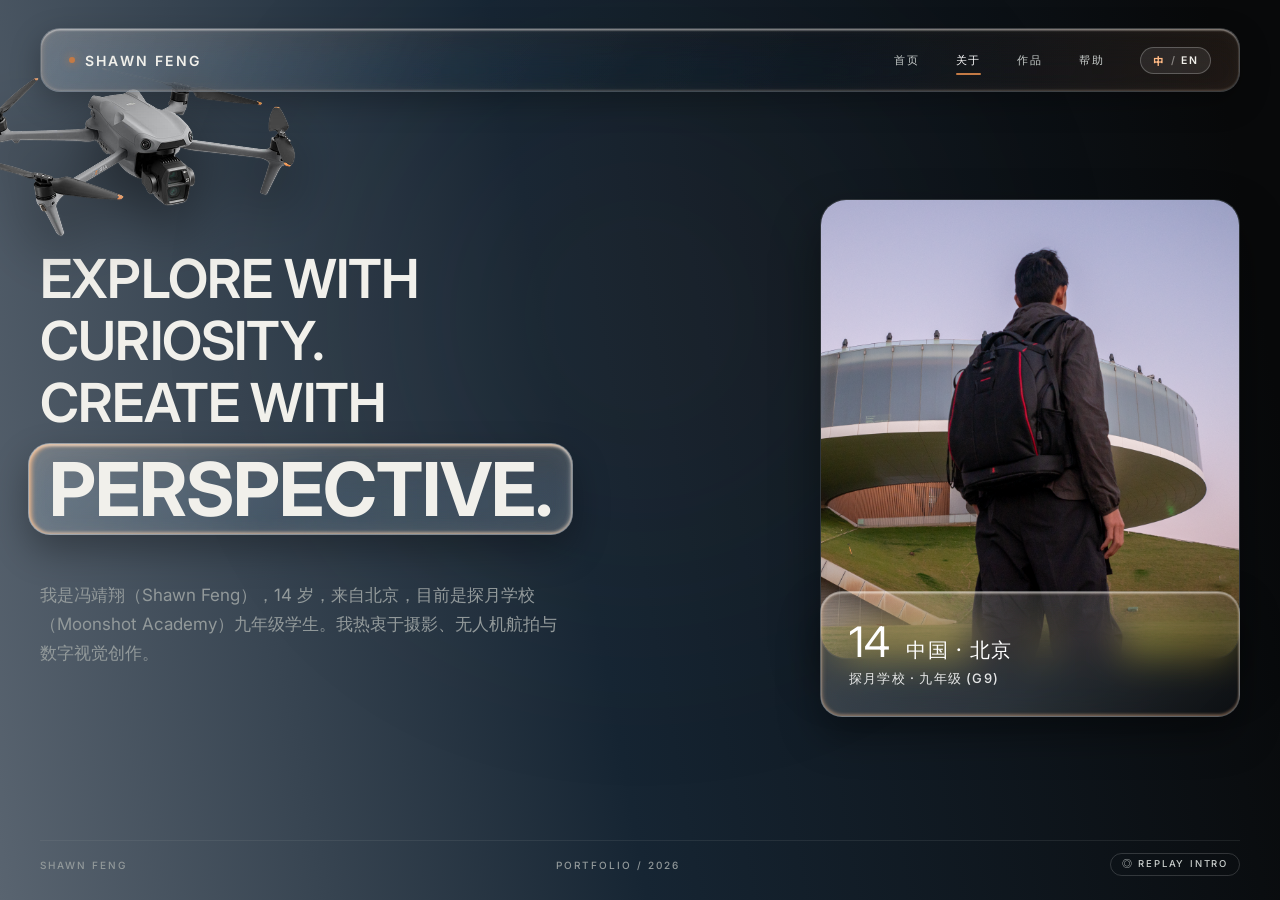
==== commit c803efda: "feat(ui): restore about bio and eliminate sub-page transition animations for continuous canvas feel" ====
--- a/about.html
+++ b/about.html
@@ -56,6 +56,10 @@
             <span class="perspective-text">PERSPECTIVE.</span>
           </span>
         </h1>
+
+        <p class="about-bio" data-i18n-zh="我是冯靖翔（Shawn Feng），14 岁，来自北京，目前是探月学校（Moonshot Academy）九年级学生。我热衷于摄影、无人机航拍与数字视觉创作。" data-i18n-en="My name is Shawn Feng. I am 14, from Beijing, and a 9th grade student at Moonshot Academy. I am interested in digital and visual creation.">
+          我是冯靖翔（Shawn Feng），14 岁，来自北京，目前是探月学校（Moonshot Academy）九年级学生。我热衷于摄影、无人机航拍与数字视觉创作。
+        </p>
       </section>
 
       <!-- Right Portrait Card & Overlapping Liquid Glass Badge -->
--- a/site.css
+++ b/site.css
@@ -36,6 +36,8 @@
   color: var(--ink-primary);
   font-family: 'Inter', -apple-system, BlinkMacSystemFont, "Segoe UI", "PingFang SC", "Microsoft YaHei", sans-serif;
   background-color: #08090A;
+  background: linear-gradient(260deg, #08090A 5%, #162533 55%, #596470 100%);
+  background-attachment: fixed;
   position: relative;
   overflow-x: hidden;
   -webkit-font-smoothing: antialiased;
@@ -907,23 +909,60 @@
 }
 
 /* ==========================================================================
-   Page Transitions & Multi-Stage Cinematic Entrance Animation
+   Page Transitions & Unified Continuous Canvas Atmosphere
+   - Home Page: Elegant entrance reveal & smooth transition
+   - Canvas Sub-pages (About, Work, Help): Seamless continuous canvas with NO
+     page-switching blackout / fade-out or jarring reload animations
    ========================================================================== */
-.fade-in {
-  animation: pageFadeIn 0.65s cubic-bezier(0.16, 1, 0.3, 1) forwards;
-}
-
-.page-leaving {
-  opacity: 0;
-  transition: opacity 0.28s ease;
-}
-
-@keyframes pageFadeIn {
+@view-transition {
+  navigation: auto;
+}
+
+::view-transition-old(root),
+::view-transition-new(root) {
+  animation-duration: 0.16s;
+  animation-timing-function: cubic-bezier(0.16, 1, 0.3, 1);
+}
+
+.glass-nav {
+  view-transition-name: site-glass-nav;
+}
+
+/* Home Page entrance and leaving transitions */
+body.home-page.fade-in {
+  animation: homeFadeIn 0.52s cubic-bezier(0.16, 1, 0.3, 1) forwards;
+}
+
+body.home-page.page-leaving {
+  opacity: 0;
+  transform: translateY(-16px);
+  transition: opacity 0.22s ease, transform 0.22s ease;
+}
+
+/* Canvas Sub-pages (About, Work, Help): Zero switching animation — continuous canvas */
+body.about-page,
+body.work-page,
+body.help-page {
+  animation: none !important;
+  opacity: 1 !important;
+}
+
+body.about-page.page-leaving,
+body.work-page.page-leaving,
+body.help-page.page-leaving {
+  opacity: 1 !important;
+  transform: none !important;
+  transition: none !important;
+}
+
+@keyframes homeFadeIn {
   from {
     opacity: 0;
+    transform: translateY(12px);
   }
   to {
     opacity: 1;
+    transform: translateY(0);
   }
 }
 
--- a/about style.css
+++ b/about style.css
@@ -3,7 +3,7 @@
    ========================================================================== */
 
 body.about-page {
-  background: linear-gradient(297deg, #08090A 1.92%, #162533 55.91%, #596470 95.02%);
+  background: linear-gradient(260deg, #08090A 5%, #162533 55%, #596470 100%);
   background-attachment: fixed;
 }
 
@@ -150,6 +150,15 @@
   opacity: 0.85;
 }
 
+.about-bio {
+  font-size: 17px;
+  font-weight: 400;
+  line-height: 1.72;
+  color: var(--ink-muted);
+  max-width: 520px;
+  margin-top: 14px;
+}
+
 /* ==========================================================================
    Right Column: Minimalist Portrait Card & Overlapping Liquid Glass Badge
    ========================================================================== */
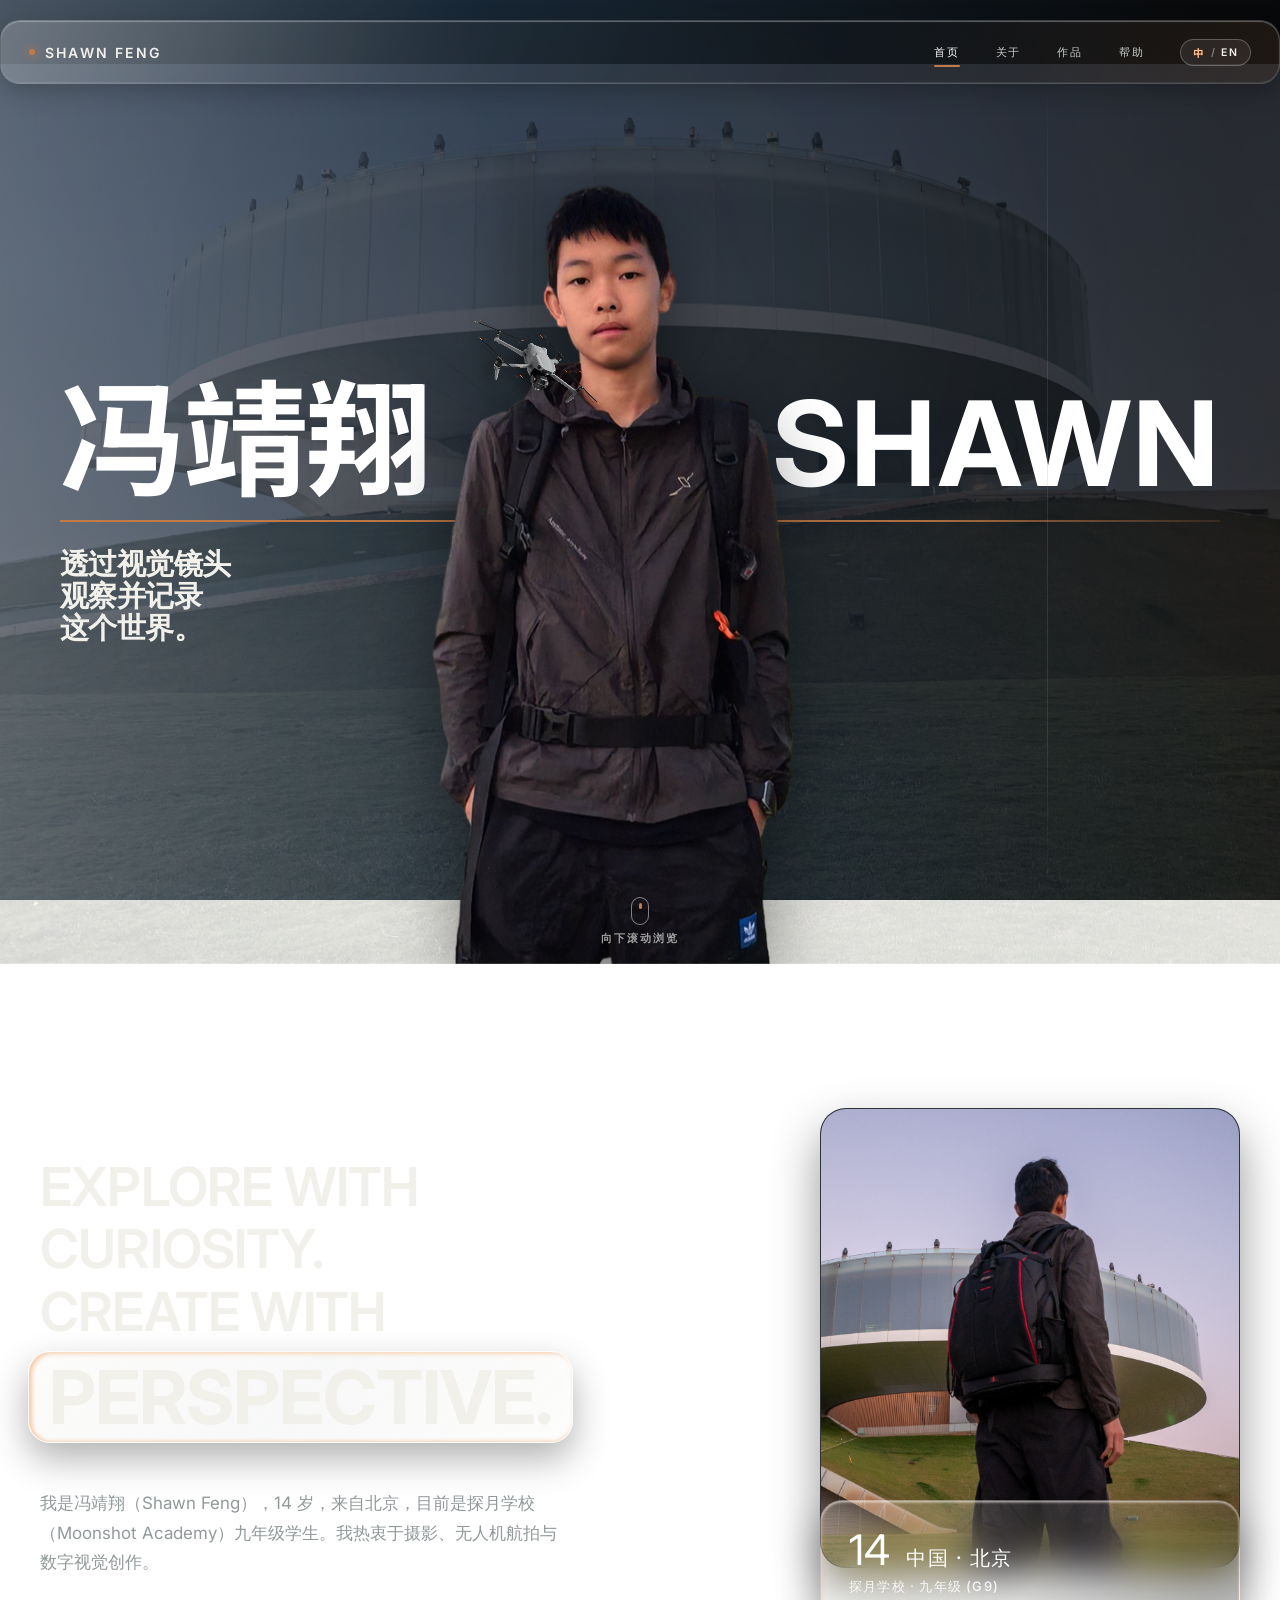
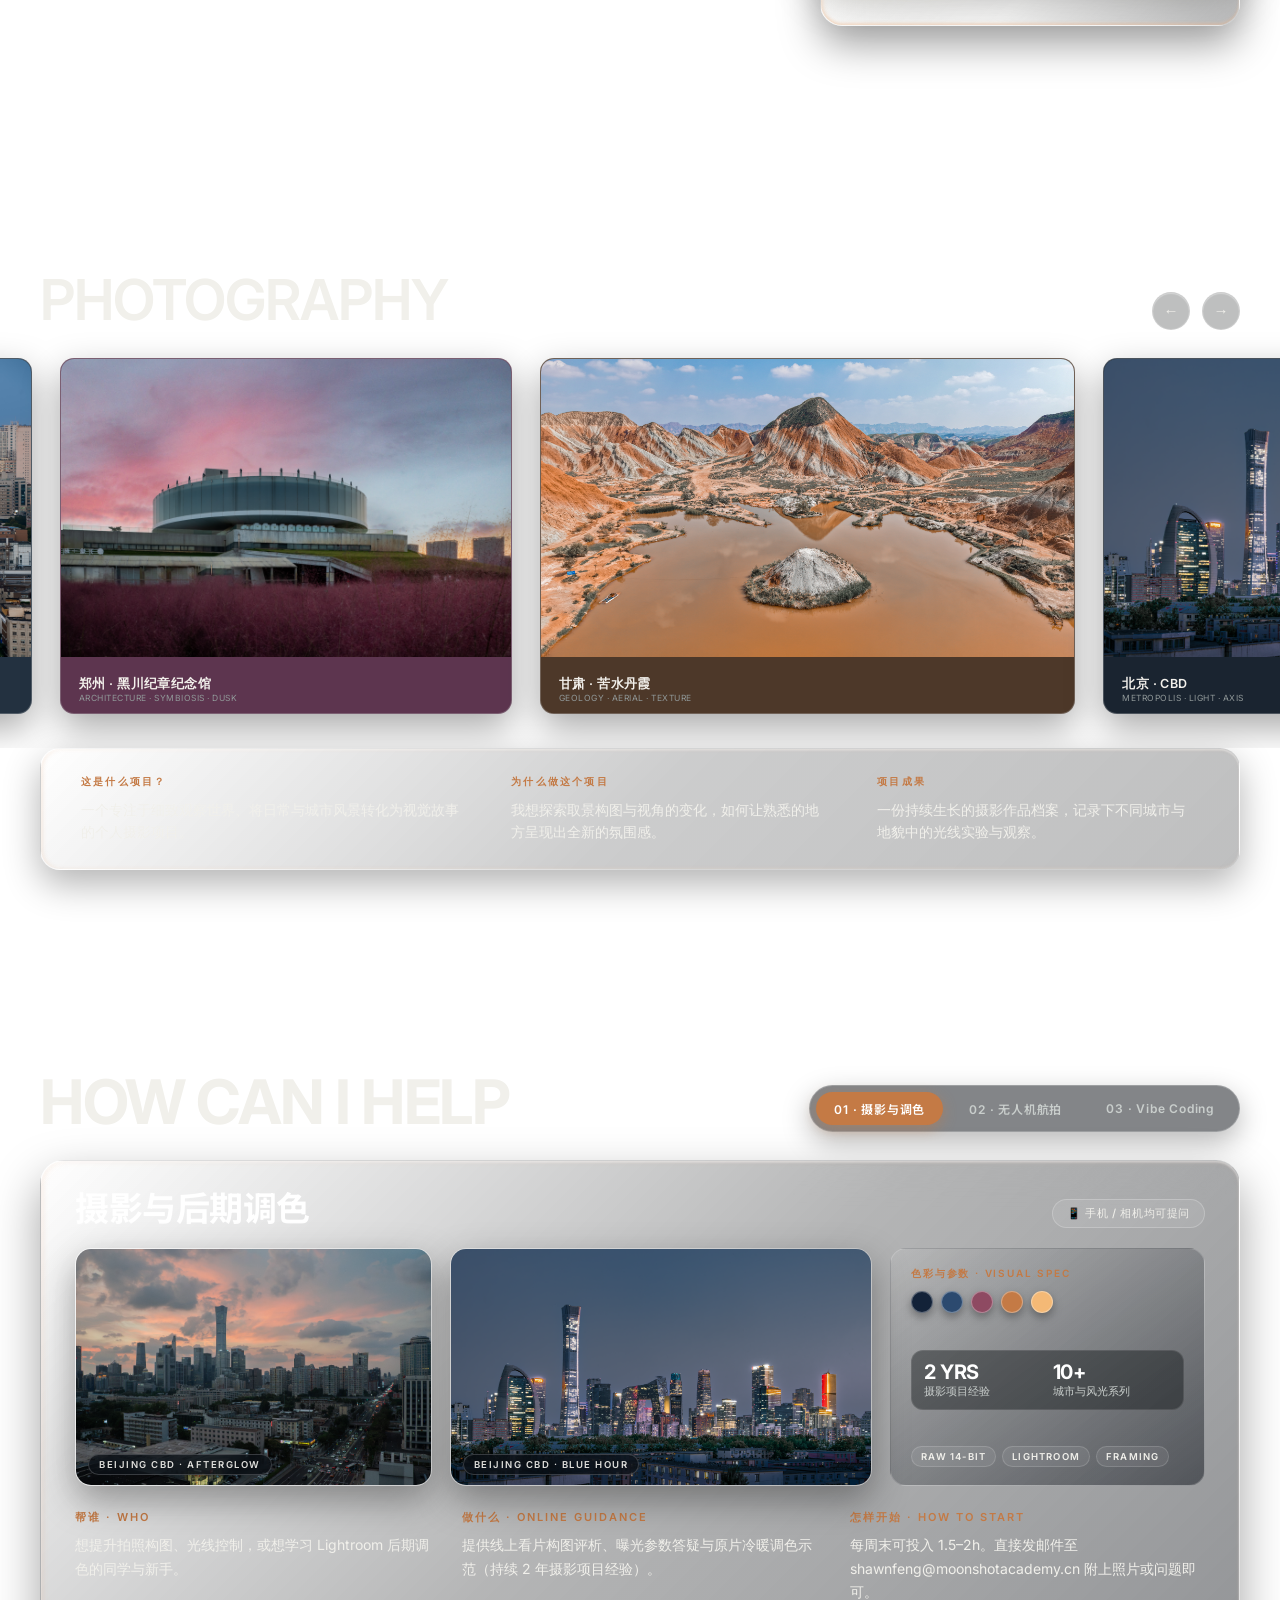
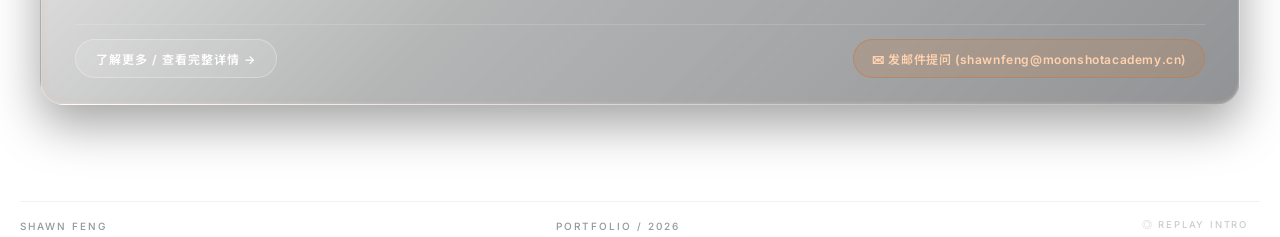
==== commit 679e63e9: "feat: merge all pages into a unified silky scroll canvas and adapt for mobile" ====
--- a/about.html
+++ b/about.html
@@ -3,370 +3,13 @@
 <head>
   <meta charset="UTF-8">
   <meta name="viewport" content="width=device-width, initial-scale=1.0">
+  <meta http-equiv="refresh" content="0; url='index.html#section-about'" />
   <title>About — Shawn Feng (冯靖翔)</title>
-  <link rel="stylesheet" href="site.css">
-  <link rel="stylesheet" href="about style.css">
+  <script>
+    window.location.replace("index.html#section-about");
+  </script>
 </head>
-<body class="about-page fade-in" data-page="about" data-next-page="projects detail.html" data-prev-page="home page.html">
-  <!-- SVG Optical Refraction Filter for Authentic Liquid Glass -->
-  <svg class="liquid-glass-svg-defs" aria-hidden="true">
-    <defs>
-      <filter id="liquid-glass-refract" x="-10%" y="-10%" width="120%" height="120%" color-interpolation-filters="sRGB">
-        <feTurbulence type="fractalNoise" baseFrequency="0.012 0.028" numOctaves="2" seed="7" result="noise" />
-        <feGaussianBlur in="noise" stdDeviation="3" result="smoothNoise" />
-        <feDisplacementMap in="SourceGraphic" in2="smoothNoise" scale="14" xChannelSelector="R" yChannelSelector="G" />
-      </filter>
-    </defs>
-  </svg>
-
-  <div class="liquid-glow-orb"></div>
-
-  <div class="about-stage">
-    <!-- Clickable Perch Target at Original Top-Left Position (Click Drone to Open FPV Flight Card) -->
-    <div id="drone-perch-target" class="drone-perch-target" role="button" tabindex="0" aria-label="点击无人机进入第一视角飞行交互"></div>
-
-    <!-- Interactive Drone (Click to Open First-Person View Flight Interactive Card) -->
-    <div id="interactive-drone" class="interactive-drone-layer is-airborne" role="button" tabindex="0" aria-label="点击无人机开启第一视角飞行">
-      <img class="interactive-drone-img" src="Project pictures/about page无人机.png" alt="DJI Drone">
-    </div>
-
-    <!-- Top Minimalist Liquid Glass Navigation Bar -->
-    <header class="glass-nav">
-      <a href="home page.html" class="nav-brand">SHAWN FENG</a>
-      <nav class="nav-links">
-        <a href="home page.html" class="nav-link" data-i18n-zh="首页" data-i18n-en="HOME">HOME</a>
-        <a href="about.html" class="nav-link active" data-i18n-zh="关于" data-i18n-en="ABOUT">ABOUT</a>
-        <a href="projects detail.html" class="nav-link" data-i18n-zh="作品" data-i18n-en="WORK">WORK</a>
-        <a href="help.html" class="nav-link" data-i18n-zh="帮助" data-i18n-en="HELP">HELP</a>
-        <button type="button" class="nav-lang-btn" aria-label="Switch Language / 切换语言">
-          <span class="lang-opt" data-lang="zh">中</span><span class="lang-sep">/</span><span class="lang-opt" data-lang="en">EN</span>
-        </button>
-      </nav>
-    </header>
-
-    <!-- Main About Content (Minimalist Editorial Layout — Clean & Direct) -->
-    <main class="about-hero-grid">
-      <!-- Left Editorial Column -->
-      <section class="about-editorial">
-        <h1 class="about-headline">
-          EXPLORE WITH<br>
-          CURIOSITY.<br>
-          CREATE WITH<br>
-          <span class="perspective-glass-wrap" data-text="PERSPECTIVE.">
-            <span class="perspective-text">PERSPECTIVE.</span>
-          </span>
-        </h1>
-
-        <p class="about-bio" data-i18n-zh="我是冯靖翔（Shawn Feng），14 岁，来自北京，目前是探月学校（Moonshot Academy）九年级学生。我热衷于摄影、无人机航拍与数字视觉创作。" data-i18n-en="My name is Shawn Feng. I am 14, from Beijing, and a 9th grade student at Moonshot Academy. I am interested in digital and visual creation.">
-          我是冯靖翔（Shawn Feng），14 岁，来自北京，目前是探月学校（Moonshot Academy）九年级学生。我热衷于摄影、无人机航拍与数字视觉创作。
-        </p>
-      </section>
-
-      <!-- Right Portrait Card & Overlapping Liquid Glass Badge -->
-      <aside class="profile-card-wrapper">
-        <div class="profile-visual-card">
-          <div class="profile-photo-frame">
-            <img class="profile-photo" src="Project pictures/About Page（个人照片）.png" alt="Shawn Feng Portrait">
-          </div>
-
-          <div class="profile-glass-badge">
-            <div class="badge-top-row">
-              <span class="badge-age">14</span>
-              <span class="badge-city" data-i18n-zh="中国 · 北京" data-i18n-en="BEIJING, CHINA">BEIJING, CHINA</span>
-            </div>
-            <div class="badge-school" data-i18n-zh="探月学校 · 九年级 (G9)" data-i18n-en="MOONSHOT ACADEMY · GRADE 9">MOONSHOT ACADEMY · GRADE 9</div>
-          </div>
-        </div>
-      </aside>
-    </main>
-
-    <!-- Footer -->
-    <footer class="page-footer">
-      <span>SHAWN FENG</span>
-      <span>PORTFOLIO / 2026</span>
-    </footer>
-  </div>
-
-  <!-- ==========================================================================
-       DJI Fly First-Person View (FPV) Interactive Flight Screen (Opens on Clicking Drone)
-       ========================================================================== -->
-  <div id="drone-fpv-modal" class="drone-fpv-modal" role="dialog" aria-modal="true" aria-hidden="true">
-    <div class="drone-fpv-card" id="drone-fpv-card">
-      <!-- Full-Screen 3D Third-Person Geometric Flight Viewport -->
-      <div class="fpv-viewport" id="fpv-viewport">
-        <!-- Real-Time 3D Minimalist Geometric Flight Canvas (Third-Person Drone + 3D World) -->
-        <canvas id="fpv-3d-canvas" class="fpv-3d-canvas"></canvas>
-
-        <!-- Camera Shutter Flash Overlay -->
-        <div class="fpv-shutter-flash" id="fpv-shutter-flash"></div>
-
-        <!-- ================= 1. TOP HUD STATUS BAR ================= -->
-        <header class="dji-top-hud">
-          <div class="dji-top-left">
-            <div class="dji-flight-status" id="fpv-flight-status">
-              <span class="fpv-live-dot" id="fpv-live-dot"></span>
-              <span class="dji-status-text" id="fpv-status-text" data-i18n-zh="正常飞行 (GPS)" data-i18n-en="In Flight (GPS)">正常飞行 (GPS)</span>
-            </div>
-            <!-- 3P / 1P Camera View Switcher (Press C) -->
-            <button type="button" class="dji-view-toggle-btn" id="fpv-view-btn" title="按 C 键切换第一人称 / 第三人称视角">
-              <span class="dji-view-key">C</span>
-              <span id="fpv-view-label" data-i18n-zh="第三人称" data-i18n-en="3RD PERSON">第三人称</span>
-            </button>
-
-            <!-- Consolidated Environment & Weather Dropdown Trigger -->
-            <div class="dji-env-dropdown-wrap" id="fpv-env-dropdown-wrap">
-              <button type="button" class="dji-env-trigger-btn" id="fpv-env-toggle-btn" aria-expanded="false" title="点击展开时间、天气与季节设置">
-                <span id="fpv-env-summary" data-i18n-zh="🌇 环境与天气 ▾" data-i18n-en="🌇 ENV & WEATHER ▾">🌇 环境与天气 ▾</span>
-              </button>
-
-              <!-- Random Weather & Time Button -->
-              <button type="button" class="dji-env-random-btn" id="fpv-env-random-btn" title="随机切换天气、时间与季节">
-                <span data-i18n-zh="🎲 随机天气" data-i18n-en="🎲 RANDOM">🎲 随机天气</span>
-              </button>
-
-              <!-- Popover Settings Panel (Only visible when #fpv-env-toggle-btn is clicked) -->
-              <div class="dji-env-popover" id="fpv-env-popover" aria-hidden="true">
-                <div class="dji-env-group" role="group" aria-label="时间切换">
-                  <span class="dji-env-label" data-i18n-zh="时间" data-i18n-en="TIME">时间</span>
-                  <button type="button" class="dji-env-btn" data-env-time="day" data-i18n-zh="☀ 白昼" data-i18n-en="☀ DAY">☀ 白昼</button>
-                  <button type="button" class="dji-env-btn is-active" data-env-time="sunset" data-i18n-zh="🌇 黄昏" data-i18n-en="🌇 SUNSET">🌇 黄昏</button>
-                  <button type="button" class="dji-env-btn" data-env-time="night" data-i18n-zh="🌙 夜晚" data-i18n-en="🌙 NIGHT">🌙 夜晚</button>
-                </div>
-
-                <div class="dji-env-group" role="group" aria-label="天气切换">
-                  <span class="dji-env-label" data-i18n-zh="天气" data-i18n-en="WEATHER">天气</span>
-                  <button type="button" class="dji-env-btn is-active" data-env-weather="clear" data-i18n-zh="☀ 晴" data-i18n-en="☀ CLEAR">☀ 晴</button>
-                  <button type="button" class="dji-env-btn" data-env-weather="rain" data-i18n-zh="🌧 雨" data-i18n-en="🌧 RAIN">🌧 雨</button>
-                  <button type="button" class="dji-env-btn" data-env-weather="snow" data-i18n-zh="❄ 雪" data-i18n-en="❄ SNOW">❄ 雪</button>
-                  <button type="button" class="dji-env-btn" data-env-weather="fog" data-i18n-zh="🌫 雾" data-i18n-en="🌫 FOG">🌫 雾</button>
-                </div>
-
-                <div class="dji-env-group" role="group" aria-label="季节切换">
-                  <span class="dji-env-label" data-i18n-zh="季节" data-i18n-en="SEASON">季节</span>
-                  <button type="button" class="dji-env-btn" data-env-season="spring" data-i18n-zh="🌱 春" data-i18n-en="🌱 SPR">🌱 春</button>
-                  <button type="button" class="dji-env-btn is-active" data-env-season="summer" data-i18n-zh="🌿 夏" data-i18n-en="🌿 SUM">🌿 夏</button>
-                  <button type="button" class="dji-env-btn" data-env-season="autumn" data-i18n-zh="🍁 秋" data-i18n-en="🍁 AUT">🍁 秋</button>
-                  <button type="button" class="dji-env-btn" data-env-season="winter" data-i18n-zh="⛄ 冬" data-i18n-en="⛄ WIN">⛄ 冬</button>
-                </div>
-              </div>
-            </div>
-          </div>
-
-          <!-- Center Heading Compass Tape -->
-          <div class="fpv-compass-tape" aria-hidden="true">
-            <div class="fpv-compass-track" id="fpv-compass-track">
-              <span>NW 315°</span><span>N 0°</span><span>NE 45°</span><span>E 90°</span><span>SE 135°</span><span>S 180°</span><span>SW 225°</span><span>W 270°</span><span>NW 315°</span><span>N 0°</span><span>NE 45°</span>
-            </div>
-            <div class="fpv-compass-Lubber">▼ <span id="fpv-heading-val">000°</span></div>
-          </div>
-
-          <!-- Top-Right Telemetry & Close -->
-          <div class="dji-top-right">
-            <span class="dji-telemetry-pill dji-bat-pill" title="智能飞行电池剩余电量">
-              <span class="dji-bat-icon">96%</span>
-            </span>
-            <span class="dji-telemetry-pill" title="GNSS 卫星数量">🛰 28</span>
-            <button type="button" class="fpv-close-btn" id="fpv-close-btn" aria-label="退出无人机视角">&times;</button>
-          </div>
-        </header>
-
-        <!-- ================= 2. LEFT DJI DOCK (Hover Reset & 3 Minimalist 3D Scenes) ================= -->
-        <aside class="dji-left-dock">
-          <button type="button" class="dji-rth-btn" id="fpv-rth-btn" title="悬停归位 / 重置机位 (R)">
-            <span class="dji-rth-icon">H</span>
-            <span class="dji-rth-label" data-i18n-zh="返航复位" data-i18n-en="HOME RESET">返航复位</span>
-          </button>
-
-          <div class="fpv-scenes-bar" role="tablist" aria-label="切换 3D 几何场景">
-            <button type="button" class="fpv-scene-btn is-active" data-fpv-scene="city" data-fpv-alt="45" data-i18n-zh="01 · 几何城市" data-i18n-en="01 · 3D CITY">
-              01 · 几何城市
-            </button>
-            <button type="button" class="fpv-scene-btn" data-fpv-scene="mountain" data-fpv-alt="68" data-i18n-zh="02 · 几何山川" data-i18n-en="02 · 3D MOUNTAINS">
-              02 · 几何山川
-            </button>
-            <button type="button" class="fpv-scene-btn" data-fpv-scene="grassland" data-fpv-alt="36" data-i18n-zh="03 · 几何草原" data-i18n-en="03 · 3D GRASSLAND">
-              03 · 几何草原
-            </button>
-          </div>
-        </aside>
-
-        <!-- ================= 3. SUBTLE HORIZON & CRASH ALERT BANNER ================= -->
-        <div class="fpv-center-reticle" aria-hidden="true">
-          <div class="fpv-horizon-group" id="fpv-horizon-group">
-            <div class="fpv-horizon-line"></div>
-          </div>
-        </div>
-
-        <!-- Crash Alert Banner (Shown when drone collides with buildings / mountains / trees / ground) -->
-        <div class="dji-crash-banner" id="fpv-crash-banner" aria-live="polite">
-          <div class="dji-crash-icon">⚠</div>
-          <div class="dji-crash-text">
-            <strong id="fpv-crash-title" data-i18n-zh="发生碰撞 · 无人机已坠毁" data-i18n-en="COLLISION DETECTED · DRONE CRASHED">发生碰撞 · 无人机已坠毁</strong>
-            <span id="fpv-crash-desc" data-i18n-zh="检测到机身与障碍物发生碰撞，动力电机已紧急锁死" data-i18n-en="Obstacle impact detected. Motors emergency locked.">检测到机身与障碍物发生碰撞，动力电机已紧急锁死</span>
-          </div>
-          <button type="button" class="dji-crash-retry-btn" id="fpv-crash-retry-btn" data-i18n-zh="↻ 重新起飞 (R)" data-i18n-en="↻ RELAUNCH (R)">↻ 重新起飞 (R)</button>
-        </div>
-
-        <!-- Captured Photo Toast Badge inside FPV -->
-        <div class="fpv-capture-badge" id="fpv-capture-badge">
-          ✓ DNG RAW + 4K D-LOG M 已抓拍保存
-        </div>
-
-        <!-- ================= 4. RIGHT GIMBAL DEGREE LINE (Unboxed Minimalist Scale) ================= -->
-        <aside class="dji-right-dock" title="滚动鼠标滚轮调节云台俯仰角 (-90° ~ +20°)">
-          <div class="dji-gimbal-scale-wrap">
-            <div class="dji-gimbal-scale-track" id="fpv-gimbal-track">
-              <span class="dji-gimbal-tick" style="top: 0%">+20°</span>
-              <span class="dji-gimbal-tick" style="top: 18.2%">0°</span>
-              <span class="dji-gimbal-tick" style="top: 45.5%">-30°</span>
-              <span class="dji-gimbal-tick" style="top: 72.7%">-60°</span>
-              <span class="dji-gimbal-tick" style="top: 100%">-90°</span>
-              <div class="dji-gimbal-thumb" id="fpv-gimbal-thumb" style="top: 38.2%">
-                <strong class="dji-gimbal-angle-val" id="fpv-gimbal-angle-badge">-22°</strong>
-                <span class="dji-gimbal-thumb-arrow">◀</span>
-              </div>
-            </div>
-          </div>
-        </aside>
-
-        <!-- ================= 5. BOTTOM HUD (Attitude Ball, Telemetry, Controls Guide Button) ================= -->
-        <footer class="dji-bottom-hud">
-          <!-- Bottom-Left: Attitude Radar Ball + H / D Telemetry -->
-          <div class="dji-bottom-left">
-            <!-- Attitude & Orientation Radar Ball (保留姿态球) -->
-            <div class="dji-attitude-radar" aria-hidden="true">
-              <div class="dji-radar-compass" id="fpv-radar-compass">
-                <span class="dji-radar-north">N</span>
-              </div>
-              <div class="dji-radar-sphere">
-                <div class="dji-radar-horizon" id="fpv-radar-horizon"></div>
-                <div class="dji-radar-center-line"></div>
-                <!-- Center Aircraft Arrow -->
-                <svg class="dji-radar-aircraft" id="fpv-radar-aircraft" viewBox="0 0 24 24">
-                  <path d="M12 3 L19 19 L12 15.5 L5 19 Z" fill="#F07B32" stroke="#FFFFFF" stroke-width="1.2" />
-                </svg>
-                <span class="dji-radar-home" title="返航点 Home">H</span>
-              </div>
-            </div>
-
-            <!-- H (Altitude) & D (Distance) + V.S / H.S Readout -->
-            <div class="dji-telemetry-block">
-              <div class="dji-tele-row">
-                <span class="dji-tele-symbol">H</span>
-                <strong class="dji-tele-num" id="fpv-alt-val">118.0</strong>
-                <span class="dji-tele-unit">m</span>
-                <span class="dji-tele-sep">|</span>
-                <span class="dji-tele-sub">V.S <strong id="fpv-vs-val">0.0</strong> m/s</span>
-              </div>
-              <div class="dji-tele-row">
-                <span class="dji-tele-symbol">D</span>
-                <strong class="dji-tele-num" id="fpv-dist-val">245.0</strong>
-                <span class="dji-tele-unit">m</span>
-                <span class="dji-tele-sep">|</span>
-                <span class="dji-tele-sub">H.S <strong id="fpv-spd-val">0.0</strong> m/s</span>
-              </div>
-              <div class="dji-tele-attitude">
-                <span id="fpv-pitch-readout">PITCH 0.0°</span>
-                <span id="fpv-roll-readout">ROLL 0.0°</span>
-                <span id="fpv-gimbal-readout">GIMBAL -22°</span>
-              </div>
-            </div>
-          </div>
-
-          <!-- Bottom-Right: "查看如何控制无人机" Button -->
-          <div class="dji-bottom-right">
-            <button type="button" class="dji-help-trigger-btn" id="fpv-help-btn">
-              <span class="dji-help-icon">?</span>
-              <span data-i18n-zh="如何控制无人机" data-i18n-en="HOW TO CONTROL DRONE">如何控制无人机</span>
-            </button>
-          </div>
-        </footer>
-
-        <!-- ================= 6. HOW TO CONTROL DRONE OVERLAY CARD (Opens via Bottom-Right Button) ================= -->
-        <div class="dji-controls-overlay" id="fpv-controls-modal" aria-hidden="true">
-          <div class="dji-controls-panel" role="dialog" aria-label="无人机操控说明">
-            <div class="dji-controls-header">
-              <div>
-                <span class="dji-controls-eyebrow">FLIGHT CONTROL MANUAL</span>
-                <h3 class="dji-controls-title" data-i18n-zh="如何控制无人机 · 飞行操控指南" data-i18n-en="How to Control the Drone · Flight Controls">如何控制无人机 · 飞行操控指南</h3>
-              </div>
-              <button type="button" class="dji-controls-close" id="fpv-controls-close" aria-label="关闭操控说明">&times;</button>
-            </div>
-
-            <div class="dji-controls-grid">
-              <!-- Control Group 1: WASD -->
-              <div class="dji-control-card">
-                <div class="dji-keycap-cluster">
-                  <div class="dji-keycap-row">
-                    <kbd class="dji-key">W</kbd>
-                  </div>
-                  <div class="dji-keycap-row">
-                    <kbd class="dji-key">A</kbd>
-                    <kbd class="dji-key">S</kbd>
-                    <kbd class="dji-key">D</kbd>
-                  </div>
-                </div>
-                <div class="dji-control-info">
-                  <strong data-i18n-zh="W / A / S / D — 控制前后左右" data-i18n-en="W / A / S / D — Forward / Back / Left / Right">W / A / S / D — 控制前后左右</strong>
-                  <p data-i18n-zh="按 W 向前飞行、S 向后倒飞、A 向左横移、D 向右横移（对应右侧俯仰与横滚摇杆）。" data-i18n-en="Press W to pitch forward, S to fly backward, A to bank left, and D to bank right (Right Stick).">按 W 向前飞行、S 向后倒飞、A 向左横移、D 向右横移（对应右侧俯仰与横滚摇杆）。</p>
-                </div>
-              </div>
-
-              <!-- Control Group 2: Q / E -->
-              <div class="dji-control-card">
-                <div class="dji-keycap-cluster">
-                  <div class="dji-keycap-row">
-                    <kbd class="dji-key">Q</kbd>
-                    <kbd class="dji-key">E</kbd>
-                  </div>
-                </div>
-                <div class="dji-control-info">
-                  <strong data-i18n-zh="Q / E — 控制机头左右转向" data-i18n-en="Q / E — Yaw Rotate Left & Right">Q / E — 控制机头左右转向</strong>
-                  <p data-i18n-zh="按 Q 键机头向左偏航旋转，按 E 键机头向右偏航旋转，顶部罗盘与左下角姿态球同步转动。" data-i18n-en="Press Q to yaw counter-clockwise (left) and E to yaw clockwise (right), rotating the compass & radar.">按 Q 键机头向左偏航旋转，按 E 键机头向右偏航旋转，顶部罗盘与左下角姿态球同步转动。</p>
-                </div>
-              </div>
-
-              <!-- Control Group 3: Up / Down Arrows -->
-              <div class="dji-control-card">
-                <div class="dji-keycap-cluster">
-                  <div class="dji-keycap-row">
-                    <kbd class="dji-key">↑</kbd>
-                  </div>
-                  <div class="dji-keycap-row">
-                    <kbd class="dji-key">↓</kbd>
-                  </div>
-                </div>
-                <div class="dji-control-info">
-                  <strong data-i18n-zh="↑ / ↓ 方向键 — 控制飞行高低" data-i18n-en="↑ / ↓ Arrow Keys — Climb & Descend Altitude">↑ / ↓ 方向键 — 控制飞行高低</strong>
-                  <p data-i18n-zh="按 ↑ 上方向键拉升高度 (H)，按 ↓ 下方向键降低高度，左下角高度表与垂直速度 V.S 实时变化。" data-i18n-en="Press Up Arrow ↑ to climb higher and Down Arrow ↓ to descend (updates Altitude H & Vertical Speed V.S).">按 ↑ 上方向键拉升高度 (H)，按 ↓ 下方向键降低高度，左下角高度表与垂直速度 V.S 实时变化。</p>
-                </div>
-              </div>
-
-              <!-- Control Group 4: C Key & Mouse Wheel Gimbal -->
-              <div class="dji-control-card">
-                <div class="dji-keycap-cluster">
-                  <div class="dji-keycap-row">
-                    <kbd class="dji-key">C</kbd>
-                    <span class="dji-mouse-badge">🖱 滚轮</span>
-                  </div>
-                </div>
-                <div class="dji-control-info">
-                  <strong data-i18n-zh="C 键切换第一人称 · 滚轮调节云台俯仰角" data-i18n-en="Press C for 1st-Person · Scroll Wheel for Gimbal">C 键切换第一人称 · 滚轮调节云台俯仰角</strong>
-                  <p data-i18n-zh="按 C 键切换第三人称/第一人称（第一人称仅显示大疆云台俯仰角）；滚动鼠标滚轮可无级调节云台角度（-90° 俯拍 ~ +20°）。碰到建筑或山体将触发坠毁，按 R 键可重新起飞。" data-i18n-en="Press C to toggle 3rd/1st-person view (1st-person shows only DJI gimbal pitch); scroll mouse wheel to adjust gimbal (-90° to +20°). Colliding with obstacles crashes the drone (press R to relaunch).">按 C 键切换第三人称/第一人称（第一人称仅显示大疆云台俯仰角）；滚动鼠标滚轮可无级调节云台角度（-90° 俯拍 ~ +20°）。碰到建筑或山体将触发坠毁，按 R 键可重新起飞。</p>
-                </div>
-              </div>
-            </div>
-
-            <div class="dji-controls-footer">
-              <span class="dji-controls-tip" data-i18n-zh="提示：顶部环境栏可自由切换「时间（白昼/黄昏/夜晚）· 天气（晴/雨/雪/雾）· 季节（春/夏/秋/冬）」，左侧可切换城市/山川/草原三大 3D 地图" data-i18n-en="Tip: Freely switch Time (Day/Sunset/Night), Weather (Clear/Rain/Snow/Fog), and Season (Spring/Summer/Autumn/Winter) at the top bar.">提示：顶部环境栏可自由切换「时间（白昼/黄昏/夜晚）· 天气（晴/雨/雪/雾）· 季节（春/夏/秋/冬）」，左侧可切换城市/山川/草原三大 3D 地图</span>
-              <button type="button" class="dji-controls-ok-btn" id="fpv-controls-ok" data-i18n-zh="开始飞行" data-i18n-en="RESUME FLIGHT">开始飞行</button>
-            </div>
-          </div>
-        </div>
-      </div>
-    </div>
-  </div>
-
-  <script src="site.js"></script>
+<body style="background:#08090A;color:#F1F0EB;display:flex;align-items:center;justify-content:center;height:100vh;font-family:sans-serif;">
+  <p>Loading About Section... / 跳转关于页面中... <a href="index.html#section-about" style="color:#C47A45;">Click here</a></p>
 </body>
 </html>
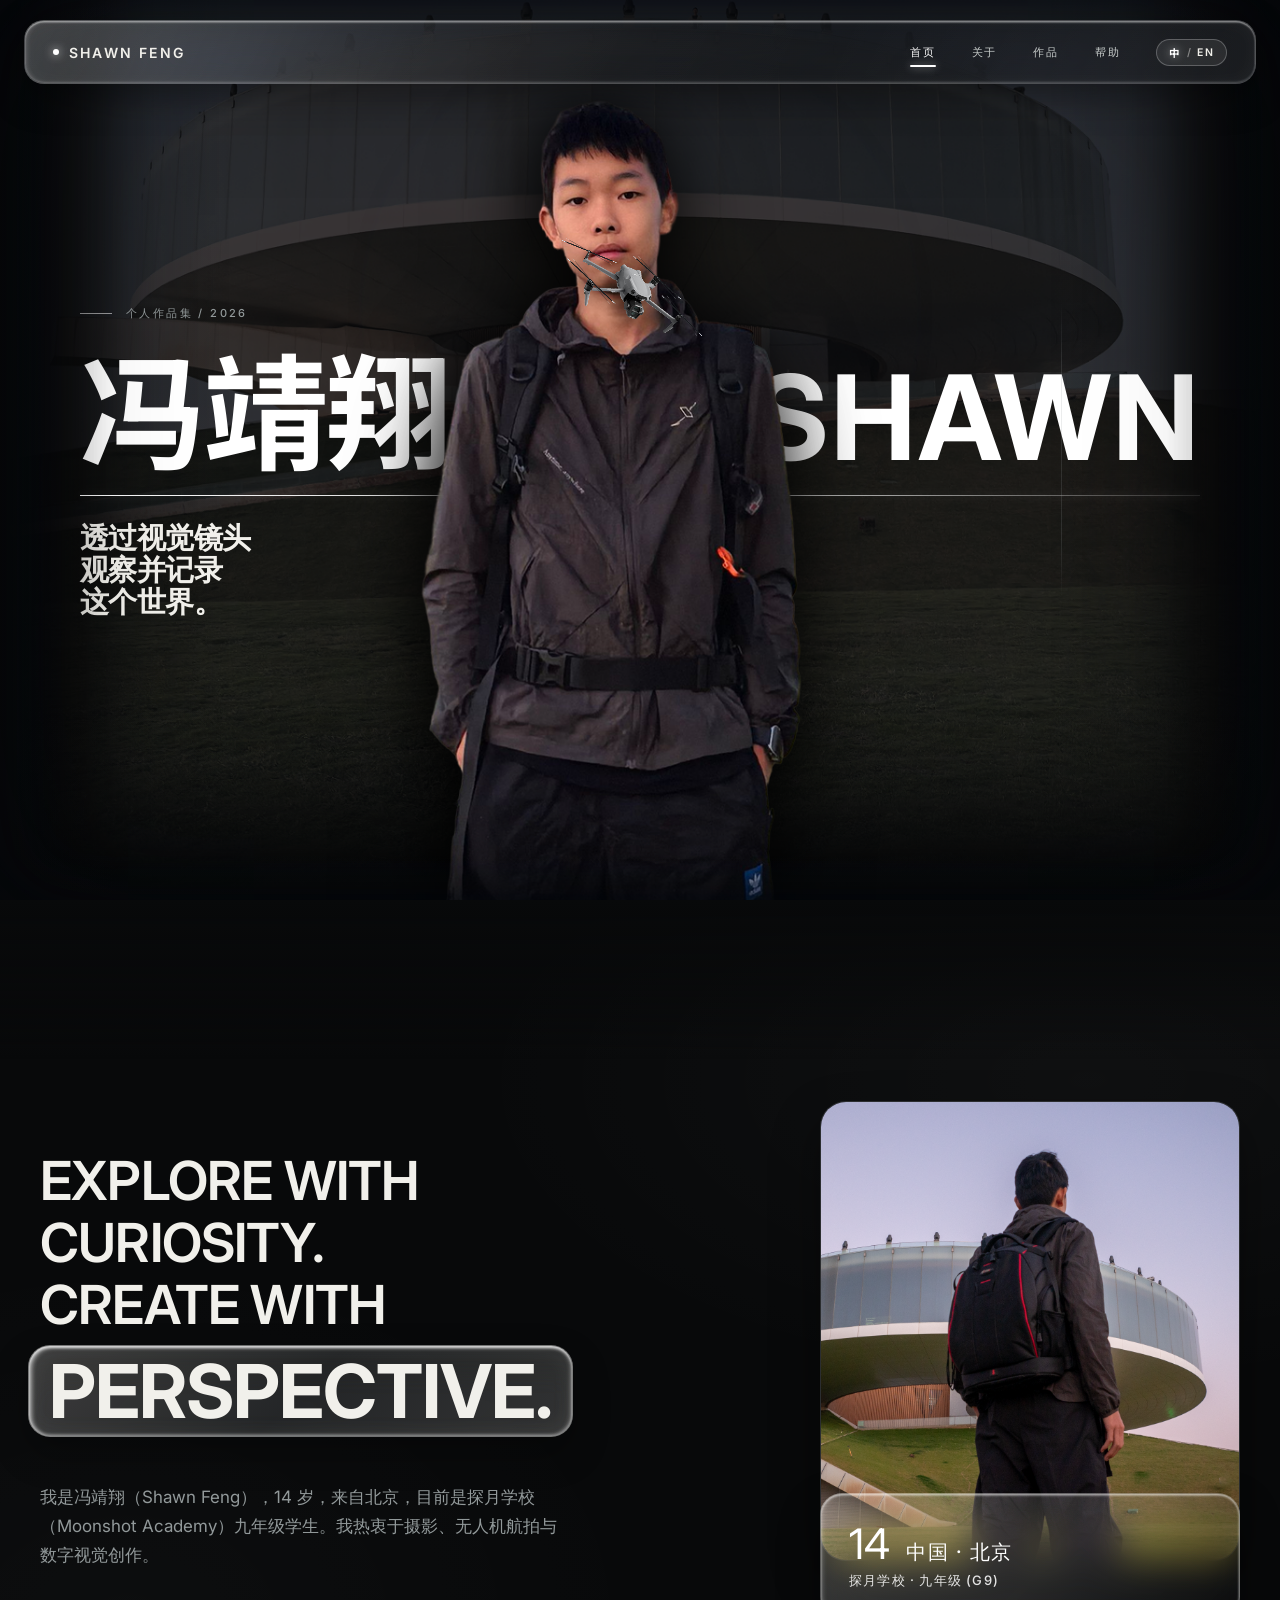
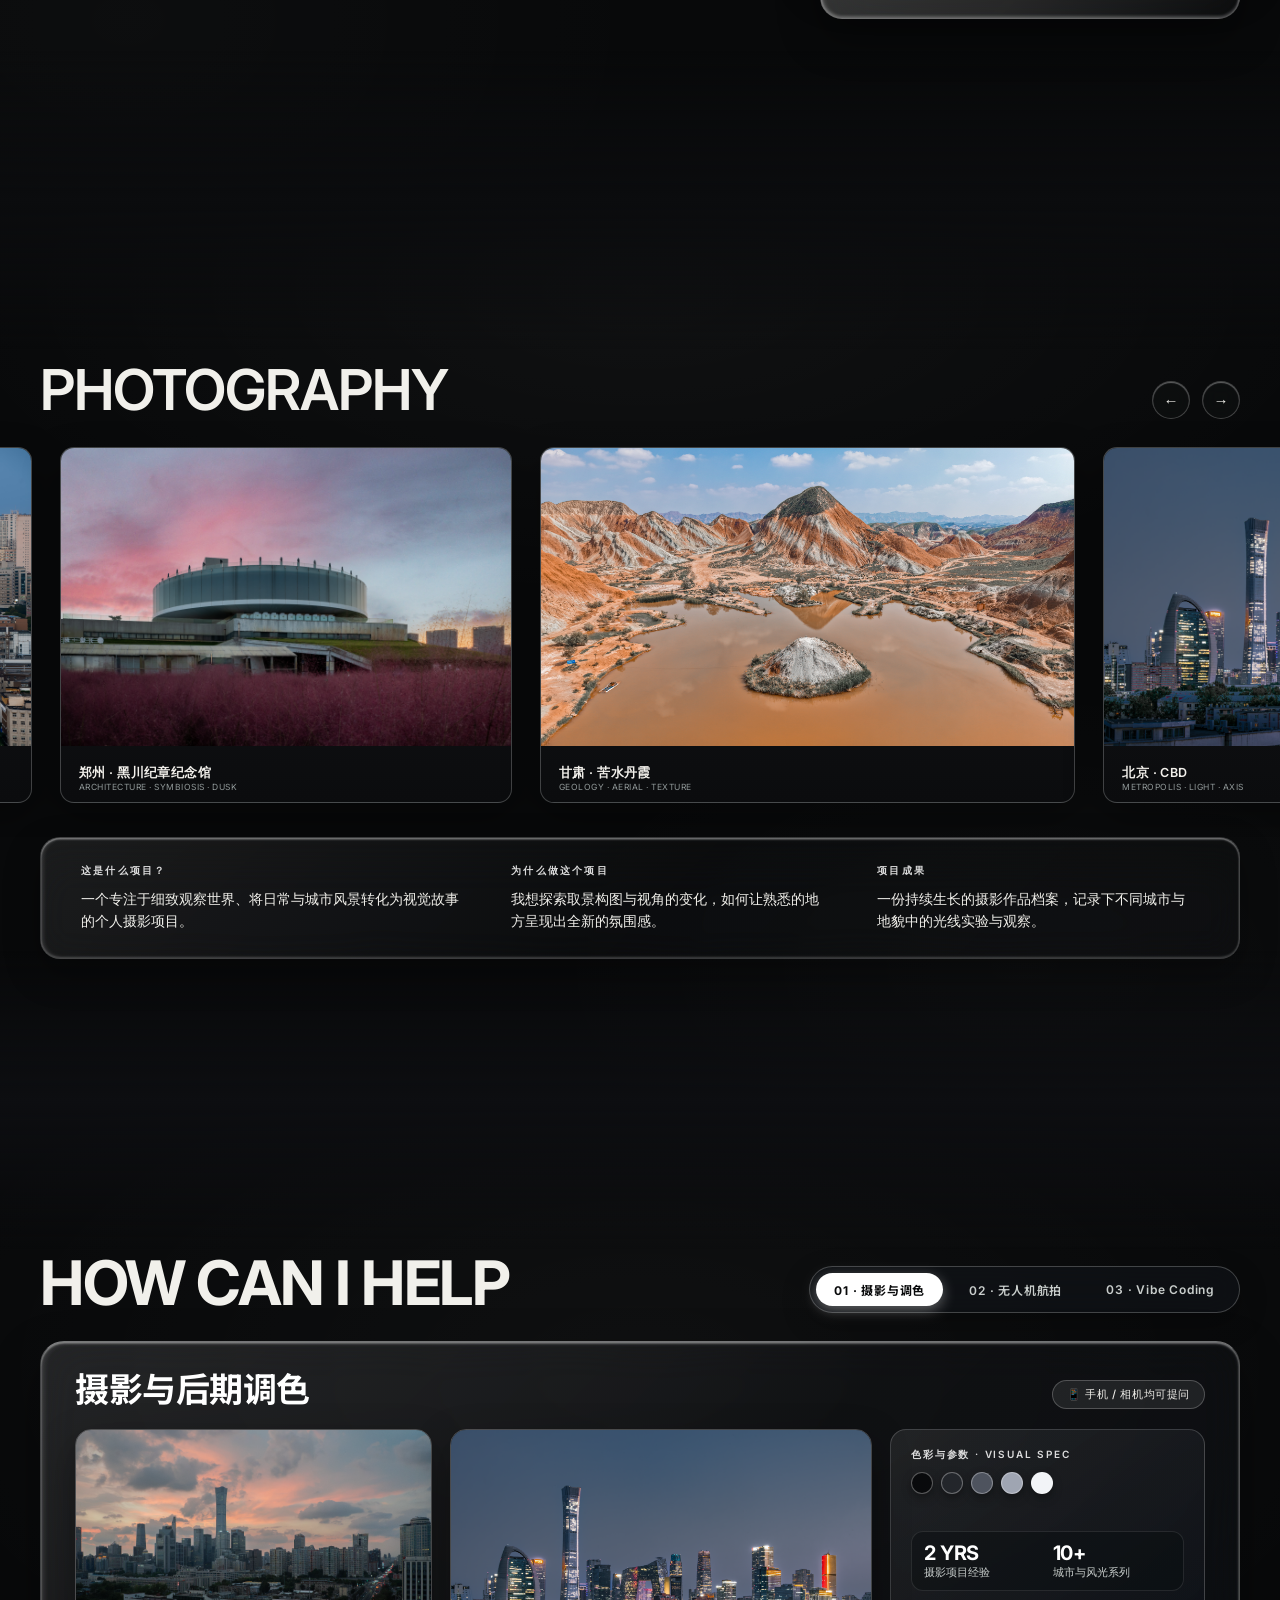
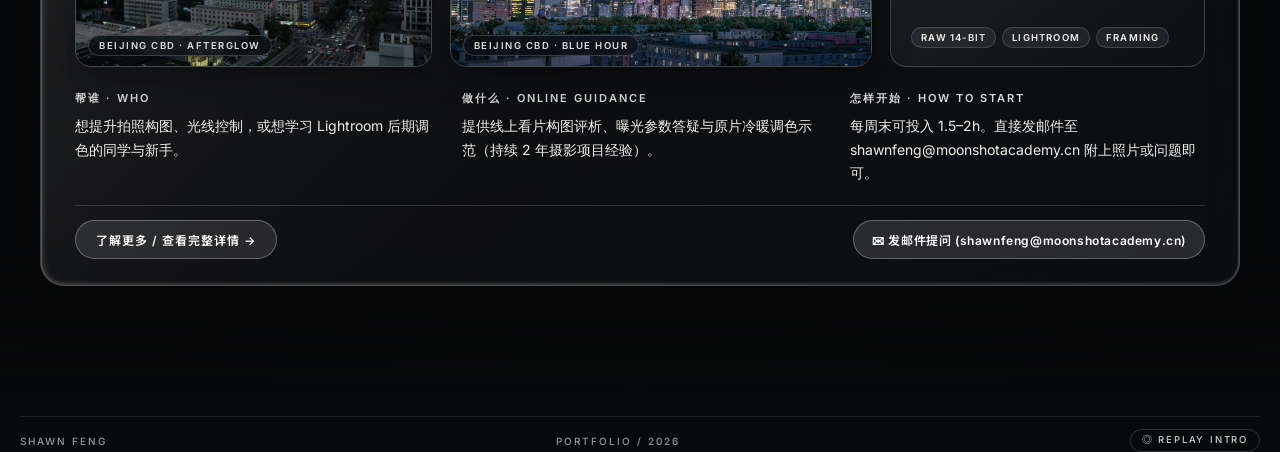
==== commit 9158d9bd: "style: shift whole site color palette to sleek monochrome and eliminate chromatic noise" ====
--- a/about.html
+++ b/about.html
@@ -10,6 +10,6 @@
   </script>
 </head>
 <body style="background:#08090A;color:#F1F0EB;display:flex;align-items:center;justify-content:center;height:100vh;font-family:sans-serif;">
-  <p>Loading About Section... / 跳转关于页面中... <a href="index.html#section-about" style="color:#C47A45;">Click here</a></p>
+  <p>Loading About Section... / 跳转关于页面中... <a href="index.html#section-about" style="color:#FFFFFF;">Click here</a></p>
 </body>
 </html>
